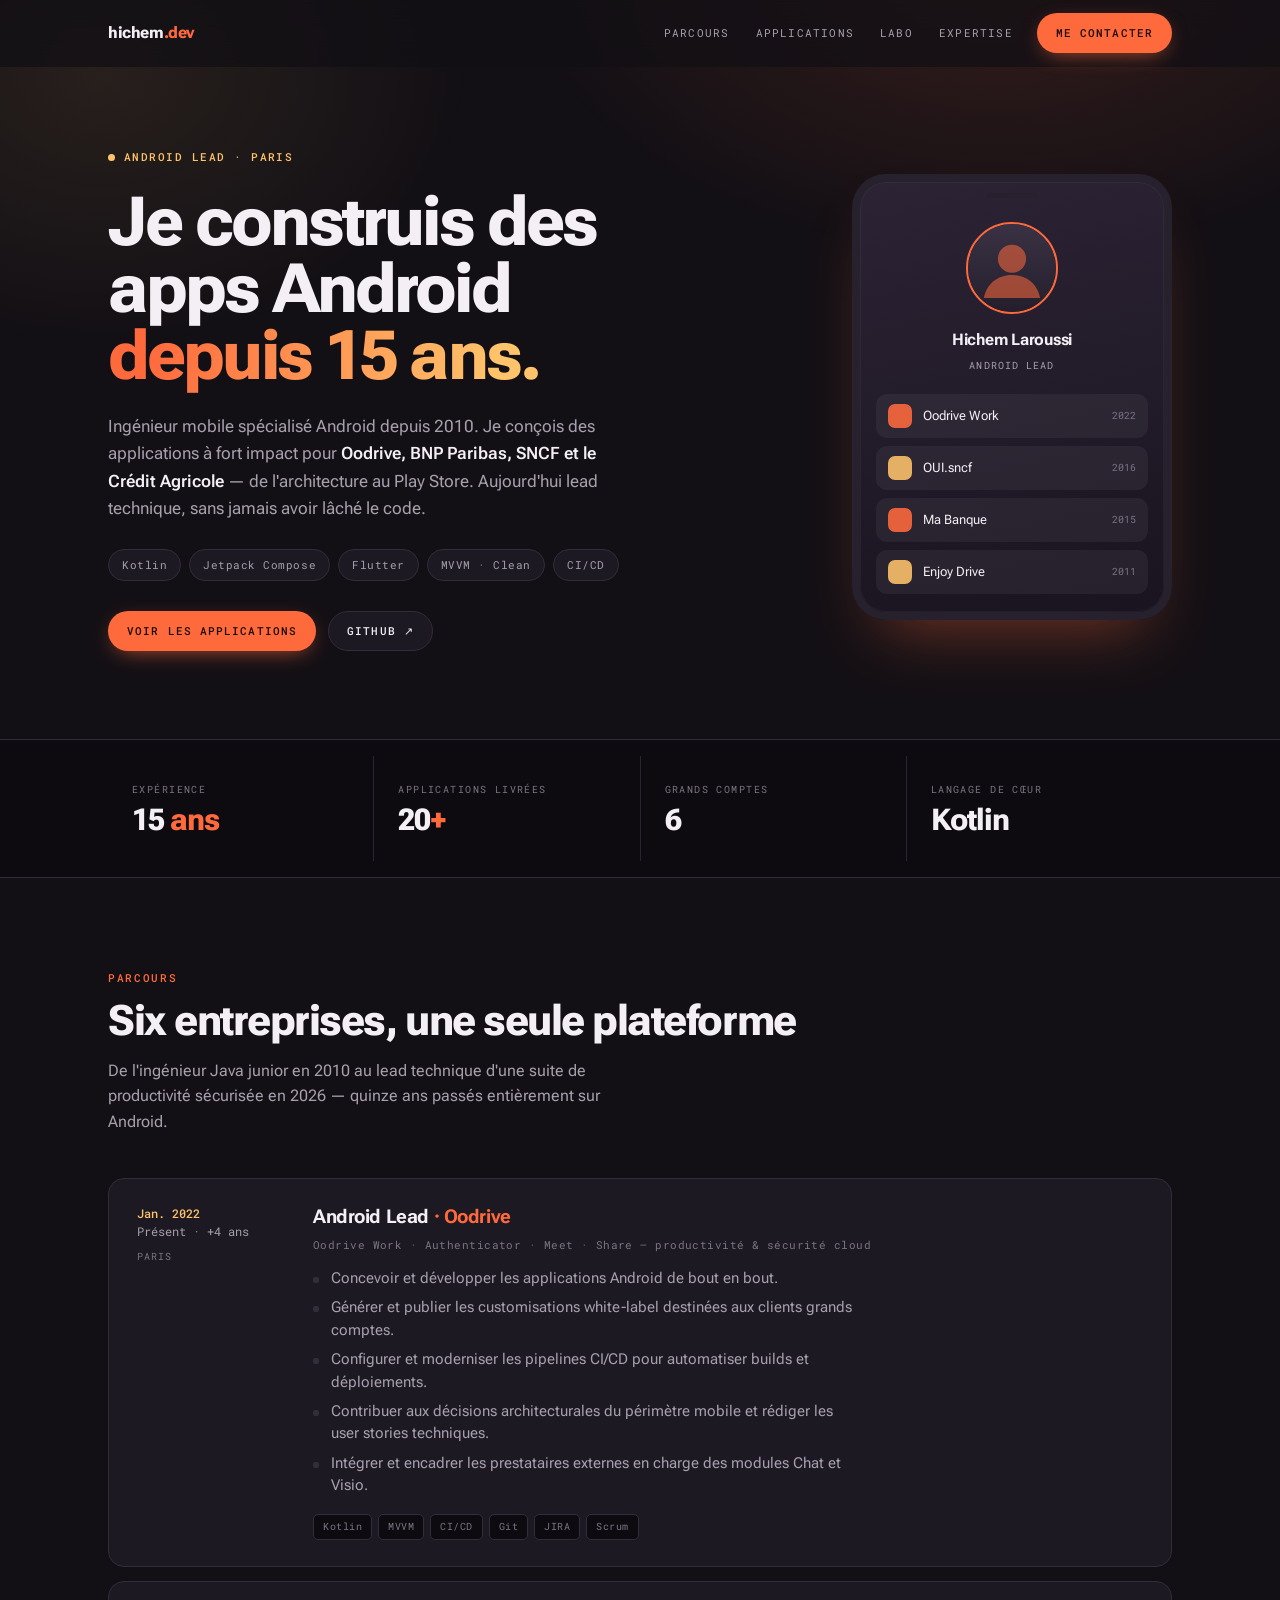
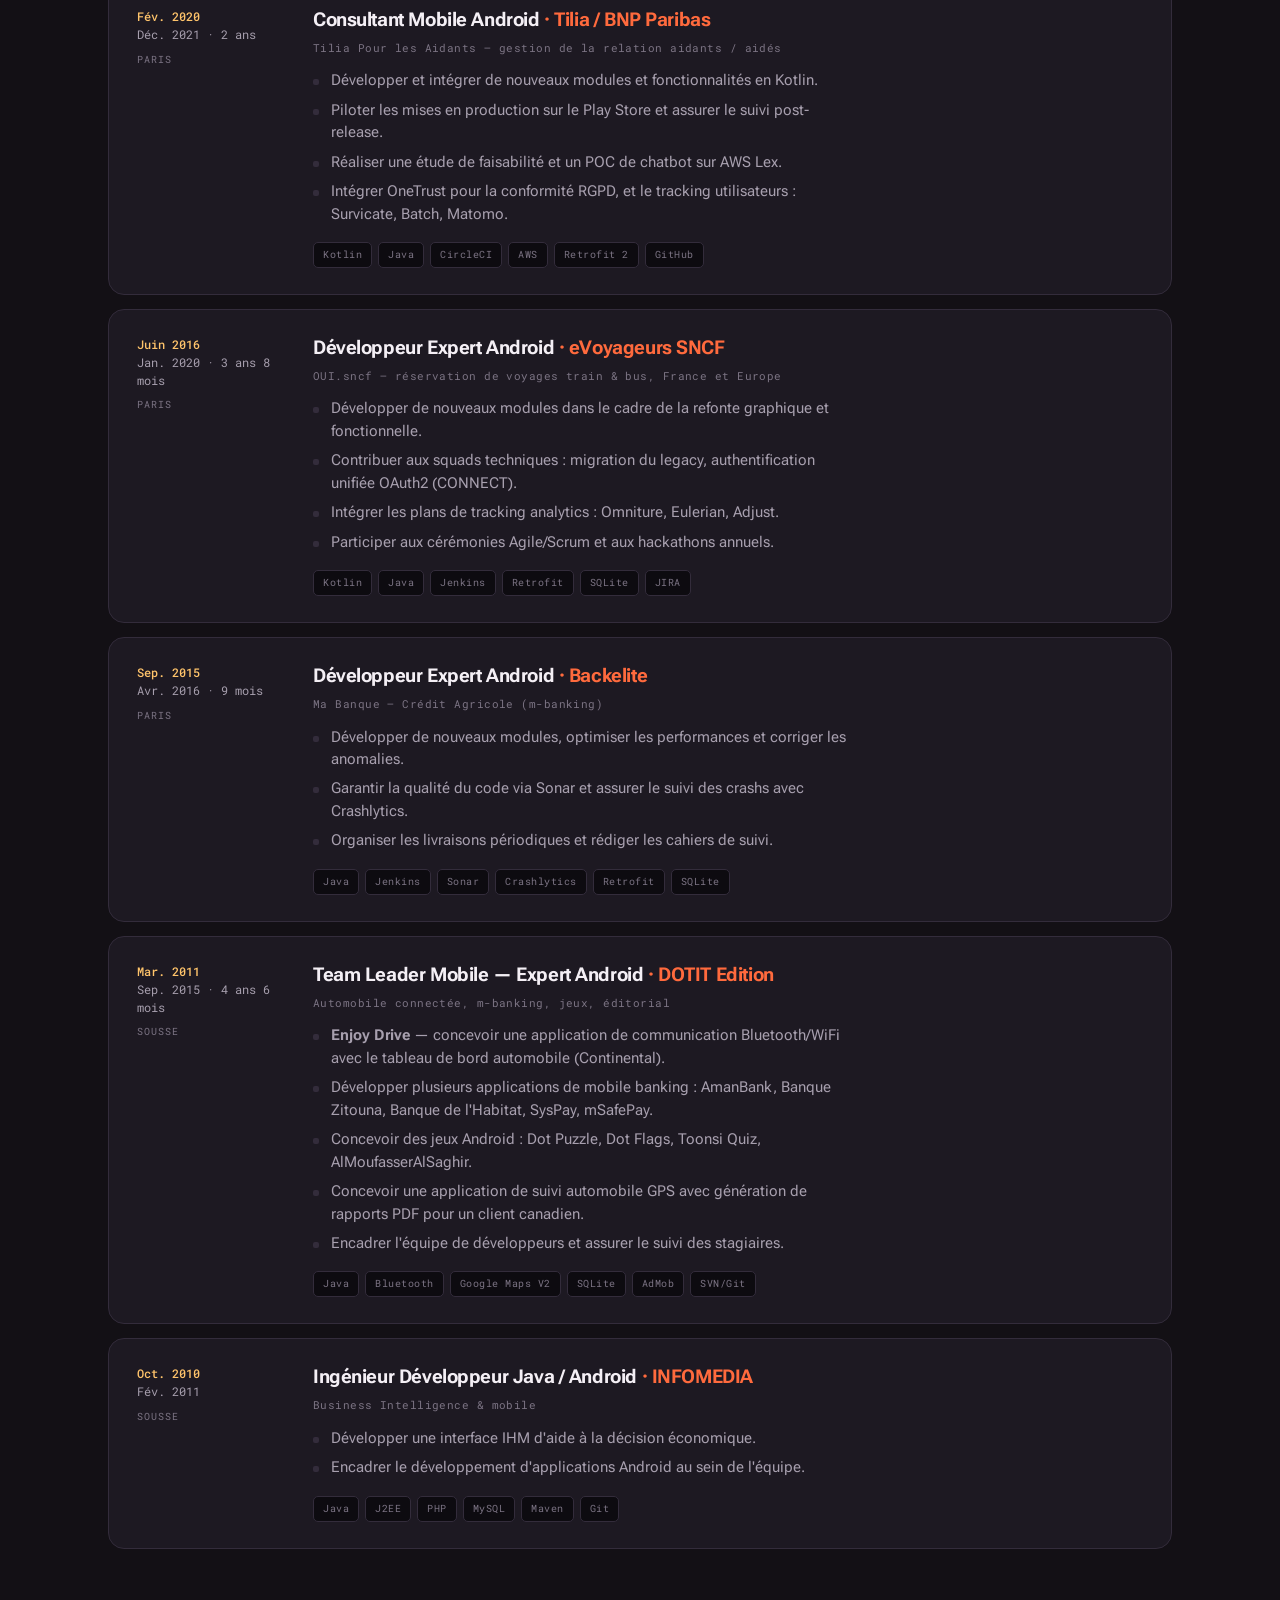
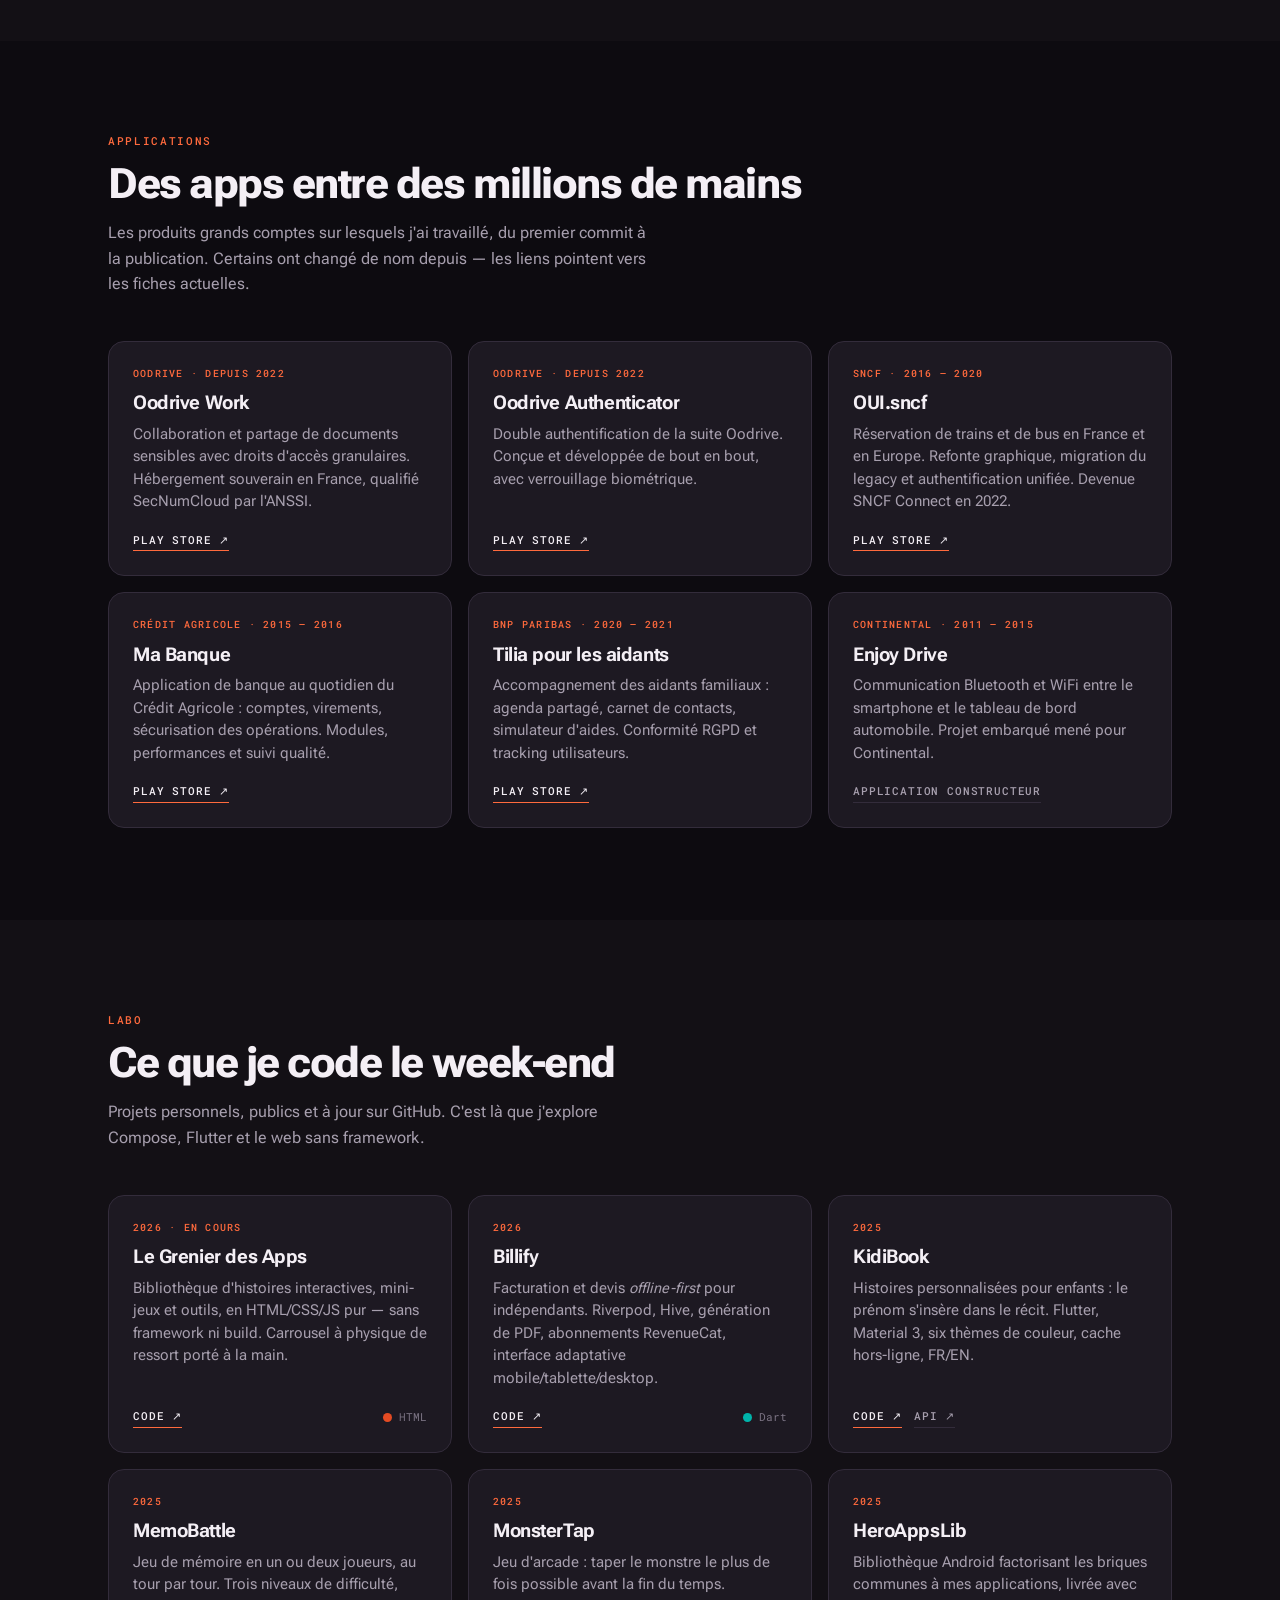
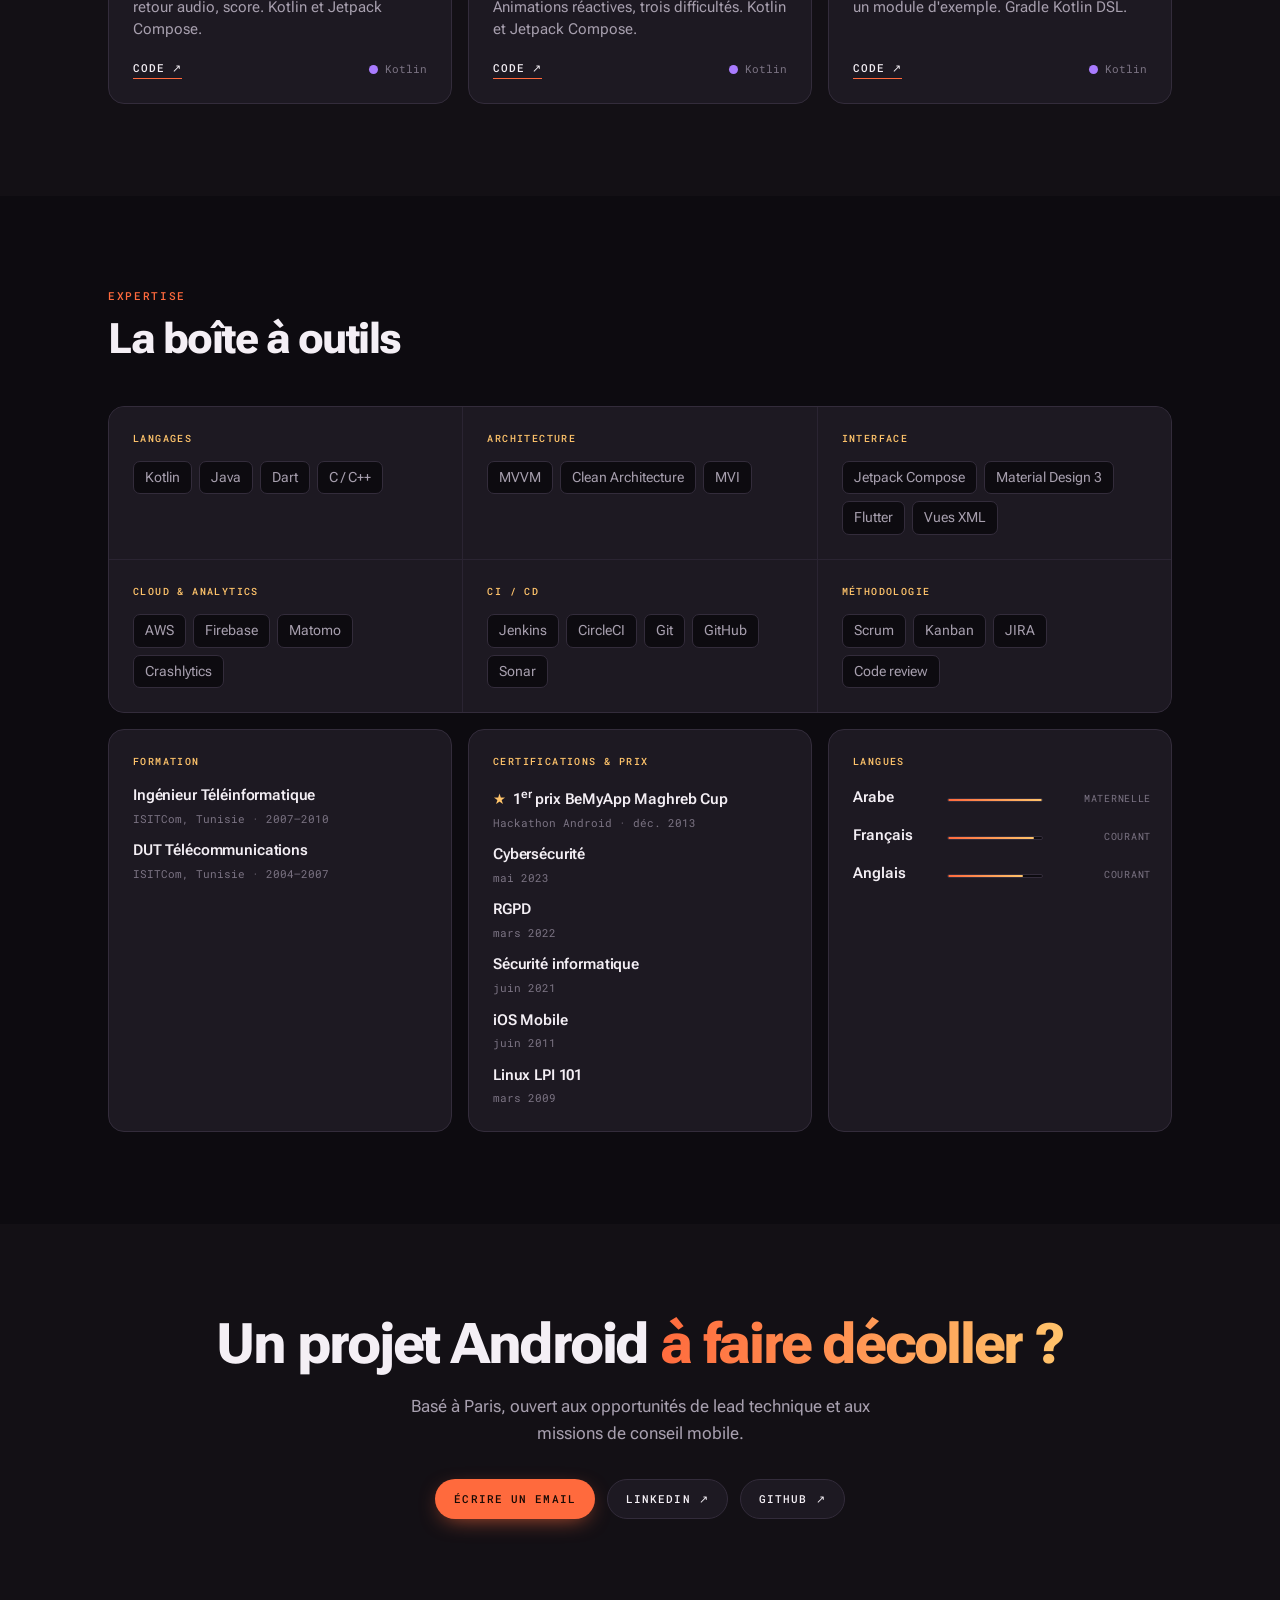
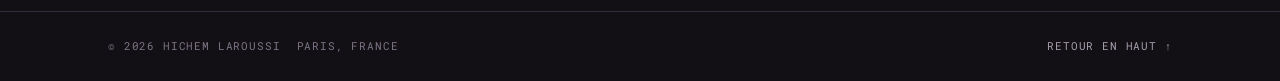
==== docs/index.html @ d9b2f375 "Add portfolio website Single-page static portfolio built from the CV and the public GitHub repositor" ====
<!DOCTYPE html>
<html lang="fr">
<head>
<meta charset="utf-8">
<meta name="viewport" content="width=device-width, initial-scale=1">
<title>Hichem Laroussi — Android Lead</title>
<meta name="description" content="Hichem Laroussi, Android Lead à Paris. 15 ans d'expérience exclusive sur Android : Oodrive, BNP Paribas, SNCF, Crédit Agricole. Kotlin, Jetpack Compose, Flutter.">
<meta name="author" content="Hichem Laroussi">
<meta name="theme-color" content="#131015">

<meta property="og:type" content="profile">
<meta property="og:title" content="Hichem Laroussi — Android Lead">
<meta property="og:description" content="15 ans d'expérience exclusive sur Android. Applications à fort impact pour Oodrive, BNP Paribas, SNCF et le Crédit Agricole.">
<meta property="og:locale" content="fr_FR">
<meta name="twitter:card" content="summary_large_image">

<link rel="preload" href="assets/fonts/roboto-flex.woff2" as="font" type="font/woff2" crossorigin>
<link rel="preload" href="assets/fonts/roboto-mono.woff2" as="font" type="font/woff2" crossorigin>
<link rel="stylesheet" href="assets/css/style.css">
<link rel="icon" href="data:image/svg+xml,<svg xmlns='http://www.w3.org/2000/svg' viewBox='0 0 32 32'><rect width='32' height='32' rx='8' fill='%23131015'/><text x='16' y='23' font-family='sans-serif' font-size='17' font-weight='bold' fill='%23FF6A3D' text-anchor='middle'>H</text></svg>">
</head>
<body>

<a class="skip" href="#main">Aller au contenu</a>
<div class="aura" aria-hidden="true"></div>

<header class="nav" id="nav">
  <div class="shell nav__in">
    <a class="nav__logo" href="#top">hichem<em>.dev</em></a>
    <nav class="nav__links" aria-label="Navigation principale">
      <a href="#parcours">Parcours</a>
      <a href="#apps">Applications</a>
      <a href="#labo">Labo</a>
      <a href="#expertise">Expertise</a>
    </nav>
    <a class="btn btn--hot" href="#contact">Me contacter</a>
  </div>
</header>

<main id="main">

<!-- ===================== HERO ===================== -->
<section class="hero" id="top">
  <div class="shell hero__grid">
    <div>
      <p class="status"><i aria-hidden="true"></i>Android Lead · Paris</p>
      <h1 class="hero__title">Je construis des apps Android <em>depuis 15 ans.</em></h1>
      <p class="hero__lede">
        Ingénieur mobile spécialisé Android depuis 2010. Je conçois des applications
        à fort impact pour <strong>Oodrive, BNP Paribas, SNCF et le Crédit Agricole</strong> —
        de l'architecture au Play Store. Aujourd'hui lead technique, sans jamais avoir lâché le code.
      </p>
      <ul class="pills">
        <li>Kotlin</li>
        <li>Jetpack Compose</li>
        <li>Flutter</li>
        <li>MVVM · Clean</li>
        <li>CI/CD</li>
      </ul>
      <div class="hero__cta">
        <a class="btn btn--hot" href="#apps">Voir les applications</a>
        <a class="btn btn--ghost" href="https://github.com/SuperHich" target="_blank" rel="noopener">GitHub ↗</a>
      </div>
    </div>

    <aside class="phone" id="phone" aria-label="Aperçu du profil">
      <div class="phone__av">
        <img src="assets/img/portrait.jpg" alt="Portrait de Hichem Laroussi" width="92" height="92"
             onerror="this.onerror=null;this.src='assets/img/portrait-placeholder.svg';">
      </div>
      <p class="phone__name">Hichem Laroussi</p>
      <p class="phone__role">Android Lead</p>
      <div class="phone__rows">
        <div class="phone__row"><i aria-hidden="true"></i>Oodrive Work<span>2022</span></div>
        <div class="phone__row"><i class="is-amber" aria-hidden="true"></i>OUI.sncf<span>2016</span></div>
        <div class="phone__row"><i aria-hidden="true"></i>Ma Banque<span>2015</span></div>
        <div class="phone__row"><i class="is-amber" aria-hidden="true"></i>Enjoy Drive<span>2011</span></div>
      </div>
    </aside>
  </div>
</section>

<!-- ===================== STATS ===================== -->
<section class="stats" aria-label="Chiffres clés">
  <div class="shell">
    <dl class="stats__grid">
      <div class="stat"><dt>Expérience</dt><dd>15<em> ans</em></dd></div>
      <div class="stat"><dt>Applications livrées</dt><dd>20<em>+</em></dd></div>
      <div class="stat"><dt>Grands comptes</dt><dd>6</dd></div>
      <div class="stat"><dt>Langage de cœur</dt><dd>Kotlin</dd></div>
    </dl>
  </div>
</section>

<!-- ===================== PARCOURS ===================== -->
<section class="band" id="parcours">
  <div class="shell">
    <div class="head reveal">
      <p class="head__eyebrow">Parcours</p>
      <h2 class="head__title">Six entreprises, une seule plateforme</h2>
      <p class="head__note">
        De l'ingénieur Java junior en 2010 au lead technique d'une suite de productivité
        sécurisée en 2026 — quinze ans passés entièrement sur Android.
      </p>
    </div>

    <div class="track">

      <article class="job reveal">
        <div class="job__when">
          <b>Jan. 2022</b>Présent · +4 ans
          <span class="job__where">Paris</span>
        </div>
        <div>
          <h3 class="job__role">Android Lead <em>· Oodrive</em></h3>
          <p class="job__product">Oodrive Work · Authenticator · Meet · Share — productivité &amp; sécurité cloud</p>
          <ul class="job__list">
            <li>Concevoir et développer les applications Android de bout en bout.</li>
            <li>Générer et publier les customisations white-label destinées aux clients grands comptes.</li>
            <li>Configurer et moderniser les pipelines CI/CD pour automatiser builds et déploiements.</li>
            <li>Contribuer aux décisions architecturales du périmètre mobile et rédiger les user stories techniques.</li>
            <li>Intégrer et encadrer les prestataires externes en charge des modules Chat et Visio.</li>
          </ul>
          <ul class="tech"><li>Kotlin</li><li>MVVM</li><li>CI/CD</li><li>Git</li><li>JIRA</li><li>Scrum</li></ul>
        </div>
      </article>

      <article class="job reveal">
        <div class="job__when">
          <b>Fév. 2020</b>Déc. 2021 · 2 ans
          <span class="job__where">Paris</span>
        </div>
        <div>
          <h3 class="job__role">Consultant Mobile Android <em>· Tilia / BNP Paribas</em></h3>
          <p class="job__product">Tilia Pour les Aidants — gestion de la relation aidants / aidés</p>
          <ul class="job__list">
            <li>Développer et intégrer de nouveaux modules et fonctionnalités en Kotlin.</li>
            <li>Piloter les mises en production sur le Play Store et assurer le suivi post-release.</li>
            <li>Réaliser une étude de faisabilité et un POC de chatbot sur AWS Lex.</li>
            <li>Intégrer OneTrust pour la conformité RGPD, et le tracking utilisateurs : Survicate, Batch, Matomo.</li>
          </ul>
          <ul class="tech"><li>Kotlin</li><li>Java</li><li>CircleCI</li><li>AWS</li><li>Retrofit 2</li><li>GitHub</li></ul>
        </div>
      </article>

      <article class="job reveal">
        <div class="job__when">
          <b>Juin 2016</b>Jan. 2020 · 3 ans 8 mois
          <span class="job__where">Paris</span>
        </div>
        <div>
          <h3 class="job__role">Développeur Expert Android <em>· eVoyageurs SNCF</em></h3>
          <p class="job__product">OUI.sncf — réservation de voyages train &amp; bus, France et Europe</p>
          <ul class="job__list">
            <li>Développer de nouveaux modules dans le cadre de la refonte graphique et fonctionnelle.</li>
            <li>Contribuer aux squads techniques : migration du legacy, authentification unifiée OAuth2 (CONNECT).</li>
            <li>Intégrer les plans de tracking analytics : Omniture, Eulerian, Adjust.</li>
            <li>Participer aux cérémonies Agile/Scrum et aux hackathons annuels.</li>
          </ul>
          <ul class="tech"><li>Kotlin</li><li>Java</li><li>Jenkins</li><li>Retrofit</li><li>SQLite</li><li>JIRA</li></ul>
        </div>
      </article>

      <article class="job reveal">
        <div class="job__when">
          <b>Sep. 2015</b>Avr. 2016 · 9 mois
          <span class="job__where">Paris</span>
        </div>
        <div>
          <h3 class="job__role">Développeur Expert Android <em>· Backelite</em></h3>
          <p class="job__product">Ma Banque — Crédit Agricole (m-banking)</p>
          <ul class="job__list">
            <li>Développer de nouveaux modules, optimiser les performances et corriger les anomalies.</li>
            <li>Garantir la qualité du code via Sonar et assurer le suivi des crashs avec Crashlytics.</li>
            <li>Organiser les livraisons périodiques et rédiger les cahiers de suivi.</li>
          </ul>
          <ul class="tech"><li>Java</li><li>Jenkins</li><li>Sonar</li><li>Crashlytics</li><li>Retrofit</li><li>SQLite</li></ul>
        </div>
      </article>

      <article class="job reveal">
        <div class="job__when">
          <b>Mar. 2011</b>Sep. 2015 · 4 ans 6 mois
          <span class="job__where">Sousse</span>
        </div>
        <div>
          <h3 class="job__role">Team Leader Mobile — Expert Android <em>· DOTIT Edition</em></h3>
          <p class="job__product">Automobile connectée, m-banking, jeux, éditorial</p>
          <ul class="job__list">
            <li><strong>Enjoy Drive</strong> — concevoir une application de communication Bluetooth/WiFi avec le tableau de bord automobile (Continental).</li>
            <li>Développer plusieurs applications de mobile banking : AmanBank, Banque Zitouna, Banque de l'Habitat, SysPay, mSafePay.</li>
            <li>Concevoir des jeux Android : Dot Puzzle, Dot Flags, Toonsi Quiz, AlMoufasserAlSaghir.</li>
            <li>Concevoir une application de suivi automobile GPS avec génération de rapports PDF pour un client canadien.</li>
            <li>Encadrer l'équipe de développeurs et assurer le suivi des stagiaires.</li>
          </ul>
          <ul class="tech"><li>Java</li><li>Bluetooth</li><li>Google Maps V2</li><li>SQLite</li><li>AdMob</li><li>SVN/Git</li></ul>
        </div>
      </article>

      <article class="job reveal">
        <div class="job__when">
          <b>Oct. 2010</b>Fév. 2011
          <span class="job__where">Sousse</span>
        </div>
        <div>
          <h3 class="job__role">Ingénieur Développeur Java / Android <em>· INFOMEDIA</em></h3>
          <p class="job__product">Business Intelligence &amp; mobile</p>
          <ul class="job__list">
            <li>Développer une interface IHM d'aide à la décision économique.</li>
            <li>Encadrer le développement d'applications Android au sein de l'équipe.</li>
          </ul>
          <ul class="tech"><li>Java</li><li>J2EE</li><li>PHP</li><li>MySQL</li><li>Maven</li><li>Git</li></ul>
        </div>
      </article>

    </div>
  </div>
</section>

<!-- ===================== APPLICATIONS ===================== -->
<section class="band band--alt" id="apps">
  <div class="shell">
    <div class="head reveal">
      <p class="head__eyebrow">Applications</p>
      <h2 class="head__title">Des apps entre des millions de mains</h2>
      <p class="head__note">
        Les produits grands comptes sur lesquels j'ai travaillé, du premier commit à la publication.
        Certains ont changé de nom depuis — les liens pointent vers les fiches actuelles.
      </p>
    </div>

    <div class="grid">

      <article class="card reveal">
        <p class="card__kicker">Oodrive · depuis 2022</p>
        <h3 class="card__title">Oodrive Work</h3>
        <p class="card__desc">
          Collaboration et partage de documents sensibles avec droits d'accès granulaires.
          Hébergement souverain en France, qualifié SecNumCloud par l'ANSSI.
        </p>
        <div class="card__foot">
          <a class="link" href="https://play.google.com/store/apps/details?id=com.oodrive.work" target="_blank" rel="noopener">Play Store ↗</a>
        </div>
      </article>

      <article class="card reveal">
        <p class="card__kicker">Oodrive · depuis 2022</p>
        <h3 class="card__title">Oodrive Authenticator</h3>
        <p class="card__desc">
          Double authentification de la suite Oodrive. Conçue et développée de bout en bout,
          avec verrouillage biométrique.
        </p>
        <div class="card__foot">
          <a class="link" href="https://play.google.com/store/apps/developer?id=Oodrive" target="_blank" rel="noopener">Play Store ↗</a>
        </div>
      </article>

      <article class="card reveal">
        <p class="card__kicker">SNCF · 2016 – 2020</p>
        <h3 class="card__title">OUI.sncf</h3>
        <p class="card__desc">
          Réservation de trains et de bus en France et en Europe. Refonte graphique,
          migration du legacy et authentification unifiée. Devenue SNCF Connect en 2022.
        </p>
        <div class="card__foot">
          <a class="link" href="https://play.google.com/store/apps/details?id=com.vsct.vsc.mobile.horaireetresa.android" target="_blank" rel="noopener">Play Store ↗</a>
        </div>
      </article>

      <article class="card reveal">
        <p class="card__kicker">Crédit Agricole · 2015 – 2016</p>
        <h3 class="card__title">Ma Banque</h3>
        <p class="card__desc">
          Application de banque au quotidien du Crédit Agricole : comptes, virements,
          sécurisation des opérations. Modules, performances et suivi qualité.
        </p>
        <div class="card__foot">
          <a class="link" href="https://play.google.com/store/apps/details?id=fr.creditagricole.androidapp" target="_blank" rel="noopener">Play Store ↗</a>
        </div>
      </article>

      <article class="card reveal">
        <p class="card__kicker">BNP Paribas · 2020 – 2021</p>
        <h3 class="card__title">Tilia pour les aidants</h3>
        <p class="card__desc">
          Accompagnement des aidants familiaux : agenda partagé, carnet de contacts,
          simulateur d'aides. Conformité RGPD et tracking utilisateurs.
        </p>
        <div class="card__foot">
          <a class="link" href="https://play.google.com/store/apps/details?id=com.ifsalpha.tilia" target="_blank" rel="noopener">Play Store ↗</a>
        </div>
      </article>

      <article class="card reveal">
        <p class="card__kicker">Continental · 2011 – 2015</p>
        <h3 class="card__title">Enjoy Drive</h3>
        <p class="card__desc">
          Communication Bluetooth et WiFi entre le smartphone et le tableau de bord
          automobile. Projet embarqué mené pour Continental.
        </p>
        <div class="card__foot">
          <span class="link link--mut">Application constructeur</span>
        </div>
      </article>

    </div>
  </div>
</section>

<!-- ===================== LABO ===================== -->
<section class="band" id="labo">
  <div class="shell">
    <div class="head reveal">
      <p class="head__eyebrow">Labo</p>
      <h2 class="head__title">Ce que je code le week-end</h2>
      <p class="head__note">
        Projets personnels, publics et à jour sur GitHub. C'est là que j'explore Compose,
        Flutter et le web sans framework.
      </p>
    </div>

    <div class="grid">

      <article class="card reveal">
        <p class="card__kicker">2026 · en cours</p>
        <h3 class="card__title">Le Grenier des Apps</h3>
        <p class="card__desc">
          Bibliothèque d'histoires interactives, mini-jeux et outils, en HTML/CSS/JS pur —
          sans framework ni build. Carrousel à physique de ressort porté à la main.
        </p>
        <div class="card__foot">
          <a class="link" href="https://github.com/SuperHich/ai-sh-apps" target="_blank" rel="noopener">Code ↗</a>
          <span class="lang"><i style="background:#E44B23" aria-hidden="true"></i>HTML</span>
        </div>
      </article>

      <article class="card reveal">
        <p class="card__kicker">2026</p>
        <h3 class="card__title">Billify</h3>
        <p class="card__desc">
          Facturation et devis <em>offline-first</em> pour indépendants. Riverpod, Hive,
          génération de PDF, abonnements RevenueCat, interface adaptative mobile/tablette/desktop.
        </p>
        <div class="card__foot">
          <a class="link" href="https://github.com/SuperHich/Billify" target="_blank" rel="noopener">Code ↗</a>
          <span class="lang"><i style="background:#00B4AB" aria-hidden="true"></i>Dart</span>
        </div>
      </article>

      <article class="card reveal">
        <p class="card__kicker">2025</p>
        <h3 class="card__title">KidiBook</h3>
        <p class="card__desc">
          Histoires personnalisées pour enfants : le prénom s'insère dans le récit.
          Flutter, Material 3, six thèmes de couleur, cache hors-ligne, FR/EN.
        </p>
        <div class="card__foot">
          <a class="link" href="https://github.com/SuperHich/kidibook" target="_blank" rel="noopener">Code ↗</a>
          <a class="link link--mut" href="https://github.com/SuperHich/kidibook-api" target="_blank" rel="noopener">API ↗</a>
        </div>
      </article>

      <article class="card reveal">
        <p class="card__kicker">2025</p>
        <h3 class="card__title">MemoBattle</h3>
        <p class="card__desc">
          Jeu de mémoire en un ou deux joueurs, au tour par tour. Trois niveaux de
          difficulté, retour audio, score. Kotlin et Jetpack Compose.
        </p>
        <div class="card__foot">
          <a class="link" href="https://github.com/SuperHich/MemoBattle" target="_blank" rel="noopener">Code ↗</a>
          <span class="lang"><i style="background:#A97BFF" aria-hidden="true"></i>Kotlin</span>
        </div>
      </article>

      <article class="card reveal">
        <p class="card__kicker">2025</p>
        <h3 class="card__title">MonsterTap</h3>
        <p class="card__desc">
          Jeu d'arcade : taper le monstre le plus de fois possible avant la fin du temps.
          Animations réactives, trois difficultés. Kotlin et Jetpack Compose.
        </p>
        <div class="card__foot">
          <a class="link" href="https://github.com/SuperHich/MonsterTap" target="_blank" rel="noopener">Code ↗</a>
          <span class="lang"><i style="background:#A97BFF" aria-hidden="true"></i>Kotlin</span>
        </div>
      </article>

      <article class="card reveal">
        <p class="card__kicker">2025</p>
        <h3 class="card__title">HeroAppsLib</h3>
        <p class="card__desc">
          Bibliothèque Android factorisant les briques communes à mes applications,
          livrée avec un module d'exemple. Gradle Kotlin DSL.
        </p>
        <div class="card__foot">
          <a class="link" href="https://github.com/SuperHich/HeroAppsLib" target="_blank" rel="noopener">Code ↗</a>
          <span class="lang"><i style="background:#A97BFF" aria-hidden="true"></i>Kotlin</span>
        </div>
      </article>

    </div>
  </div>
</section>

<!-- ===================== EXPERTISE ===================== -->
<section class="band band--alt" id="expertise">
  <div class="shell">
    <div class="head reveal">
      <p class="head__eyebrow">Expertise</p>
      <h2 class="head__title">La boîte à outils</h2>
    </div>

    <div class="skills reveal">
      <div class="skill">
        <h3>Langages</h3>
        <ul><li>Kotlin</li><li>Java</li><li>Dart</li><li>C / C++</li></ul>
      </div>
      <div class="skill">
        <h3>Architecture</h3>
        <ul><li>MVVM</li><li>Clean Architecture</li><li>MVI</li></ul>
      </div>
      <div class="skill">
        <h3>Interface</h3>
        <ul><li>Jetpack Compose</li><li>Material Design 3</li><li>Flutter</li><li>Vues XML</li></ul>
      </div>
      <div class="skill">
        <h3>Cloud &amp; Analytics</h3>
        <ul><li>AWS</li><li>Firebase</li><li>Matomo</li><li>Crashlytics</li></ul>
      </div>
      <div class="skill">
        <h3>CI / CD</h3>
        <ul><li>Jenkins</li><li>CircleCI</li><li>Git</li><li>GitHub</li><li>Sonar</li></ul>
      </div>
      <div class="skill">
        <h3>Méthodologie</h3>
        <ul><li>Scrum</li><li>Kanban</li><li>JIRA</li><li>Code review</li></ul>
      </div>
    </div>

    <div class="about reveal" style="margin-top:16px">
      <div class="panel">
        <h3>Formation</h3>
        <div class="rows">
          <div class="row"><b>Ingénieur Téléinformatique</b><span>ISITCom, Tunisie · 2007–2010</span></div>
          <div class="row"><b>DUT Télécommunications</b><span>ISITCom, Tunisie · 2004–2007</span></div>
        </div>
      </div>

      <div class="panel">
        <h3>Certifications &amp; prix</h3>
        <div class="rows">
          <div class="row row--award"><b>1<sup>er</sup> prix BeMyApp Maghreb Cup</b><span>Hackathon Android · déc. 2013</span></div>
          <div class="row"><b>Cybersécurité</b><span>mai 2023</span></div>
          <div class="row"><b>RGPD</b><span>mars 2022</span></div>
          <div class="row"><b>Sécurité informatique</b><span>juin 2021</span></div>
          <div class="row"><b>iOS Mobile</b><span>juin 2011</span></div>
          <div class="row"><b>Linux LPI 101</b><span>mars 2009</span></div>
        </div>
      </div>

      <div class="panel">
        <h3>Langues</h3>
        <div class="meter">
          <div class="meter__row">
            <b>Arabe</b>
            <span class="meter__bar"><span class="meter__fill" style="width:100%"></span></span>
            <span>Maternelle</span>
          </div>
          <div class="meter__row">
            <b>Français</b>
            <span class="meter__bar"><span class="meter__fill" style="width:92%"></span></span>
            <span>Courant</span>
          </div>
          <div class="meter__row">
            <b>Anglais</b>
            <span class="meter__bar"><span class="meter__fill" style="width:80%"></span></span>
            <span>Courant</span>
          </div>
        </div>
      </div>
    </div>
  </div>
</section>

<!-- ===================== CONTACT ===================== -->
<section class="band" id="contact">
  <div class="shell contact reveal">
    <h2 class="contact__title">Un projet Android <em>à faire décoller ?</em></h2>
    <p class="contact__note">
      Basé à Paris, ouvert aux opportunités de lead technique et aux missions de conseil mobile.
    </p>
    <div class="contact__cta">
      <a class="btn btn--hot" id="mail" href="#" data-u="hichem.laroussi" data-d="gmail.com">Écrire un email</a>
      <a class="btn btn--ghost" href="https://www.linkedin.com/in/hichem-laroussi/" target="_blank" rel="noopener">LinkedIn ↗</a>
      <a class="btn btn--ghost" href="https://github.com/SuperHich" target="_blank" rel="noopener">GitHub ↗</a>
    </div>
  </div>
</section>

</main>

<footer class="foot">
  <div class="shell foot__in">
    <span>© <span id="year">2026</span> Hichem Laroussi</span>
    <span>Paris, France</span>
    <span class="foot__sep"><a href="#top">Retour en haut ↑</a></span>
  </div>
</footer>

<script src="assets/js/main.js"></script>
</body>
</html>
---- docs/assets/css/style.css ----
/* =========================================================
   Hichem Laroussi — Portfolio
   Direction « Studio d'apps » : sombre, produit, vivant.
   Palette corail / ambre sur noir violacé — volontairement
   à l'écart du vert Android attendu.
   ========================================================= */

@font-face {
  font-family: "Roboto Flex";
  src: url("../fonts/roboto-flex.woff2") format("woff2");
  font-weight: 300 800;
  font-style: normal;
  font-display: swap;
}
@font-face {
  font-family: "Roboto Mono";
  src: url("../fonts/roboto-mono.woff2") format("woff2");
  font-weight: 400 500;
  font-style: normal;
  font-display: swap;
}

/* ---------- tokens ---------- */
:root {
  --bg:        #131015;
  --bg-deep:   #0D0B10;
  --surf:      #1D1922;
  --surf-2:    #26212D;
  --line:      #332C3B;
  --line-soft: #2A2432;
  --ink:       #F4EFF5;
  --mut:       #A79FAE;
  --mut-dim:   #7C7484;
  --hot:       #FF6A3D;
  --hot-deep:  #E4501F;
  --glow:      #FFC46B;

  --sans: "Roboto Flex", system-ui, -apple-system, "Segoe UI", sans-serif;
  --mono: "Roboto Mono", ui-monospace, "SF Mono", Menlo, monospace;

  --shell: 1120px;
  --pad: 28px;
  --r-sm: 10px;
  --r-md: 16px;
  --r-lg: 22px;

  --ease: cubic-bezier(.22, .61, .36, 1);
}

/* ---------- reset ---------- */
*, *::before, *::after { box-sizing: border-box; }

html { scroll-behavior: smooth; }

body {
  margin: 0;
  background: var(--bg);
  color: var(--ink);
  font-family: var(--sans);
  font-size: 16px;
  font-weight: 400;
  line-height: 1.6;
  -webkit-font-smoothing: antialiased;
  -moz-osx-font-smoothing: grayscale;
  overflow-x: hidden;
}

img { max-width: 100%; display: block; }
p { margin: 0; }
ul { margin: 0; padding: 0; list-style: none; }

a { color: var(--ink); text-decoration: none; }

:focus-visible {
  outline: 2px solid var(--glow);
  outline-offset: 3px;
  border-radius: 4px;
}

.skip {
  position: absolute;
  left: -9999px;
  top: 0;
  background: var(--hot);
  color: #180B06;
  padding: 12px 18px;
  z-index: 200;
  font-family: var(--mono);
  font-size: 13px;
  border-radius: 0 0 var(--r-sm) 0;
}
.skip:focus { left: 0; }

.shell {
  width: 100%;
  max-width: var(--shell);
  margin: 0 auto;
  padding: 0 var(--pad);
}

/* ---------- ambient glow ---------- */
.aura {
  position: fixed;
  inset: 0;
  pointer-events: none;
  z-index: 0;
  background:
    radial-gradient(720px 460px at 78% -6%, rgba(255, 106, 61, .16), transparent 68%),
    radial-gradient(560px 420px at 8% 8%,  rgba(255, 196, 107, .09), transparent 66%);
}

/* =========================================================
   NAV
   ========================================================= */
.nav {
  position: sticky;
  top: 0;
  z-index: 100;
  background: rgba(19, 16, 21, .78);
  backdrop-filter: blur(14px);
  -webkit-backdrop-filter: blur(14px);
  border-bottom: 1px solid transparent;
  transition: border-color .3s var(--ease), background .3s var(--ease);
}
.nav.is-stuck {
  border-bottom-color: var(--line);
  background: rgba(19, 16, 21, .92);
}
.nav__in {
  display: flex;
  align-items: center;
  gap: 24px;
  height: 66px;
}
.nav__logo {
  font-weight: 800;
  font-size: 16px;
  letter-spacing: -.025em;
  flex: none;
}
.nav__logo em { font-style: normal; color: var(--hot); }

.nav__links {
  display: flex;
  gap: 26px;
  margin-left: auto;
  font-family: var(--mono);
  font-size: 11px;
  font-weight: 400;
  letter-spacing: .11em;
  text-transform: uppercase;
}
.nav__links a {
  color: var(--mut);
  position: relative;
  padding: 4px 0;
  transition: color .2s var(--ease);
}
.nav__links a::after {
  content: "";
  position: absolute;
  left: 0;
  bottom: -2px;
  width: 100%;
  height: 1px;
  background: var(--hot);
  transform: scaleX(0);
  transform-origin: left;
  transition: transform .3s var(--ease);
}
.nav__links a:hover,
.nav__links a.is-active { color: var(--ink); }
.nav__links a:hover::after,
.nav__links a.is-active::after { transform: scaleX(1); }

.btn {
  display: inline-flex;
  align-items: center;
  gap: 8px;
  font-family: var(--mono);
  font-size: 11px;
  font-weight: 500;
  letter-spacing: .1em;
  text-transform: uppercase;
  padding: 10px 18px;
  border-radius: 99px;
  border: 1px solid transparent;
  cursor: pointer;
  transition: transform .22s var(--ease), box-shadow .22s var(--ease), background .22s var(--ease);
}
.btn--hot {
  background: var(--hot);
  color: #190A05;
  box-shadow: 0 6px 22px -8px rgba(255, 106, 61, .8);
}
.btn--hot:hover {
  background: var(--glow);
  transform: translateY(-2px);
  box-shadow: 0 12px 30px -10px rgba(255, 196, 107, .75);
}
.btn--ghost {
  border-color: var(--line);
  color: var(--ink);
  background: var(--surf);
}
.btn--ghost:hover {
  border-color: var(--hot);
  transform: translateY(-2px);
}
.nav .btn { flex: none; }

/* =========================================================
   HERO
   ========================================================= */
.hero {
  position: relative;
  z-index: 1;
  padding: 76px 0 88px;
}
.hero__grid {
  display: grid;
  grid-template-columns: minmax(0, 1fr) 320px;
  gap: 64px;
  align-items: center;
}

.status {
  display: inline-flex;
  align-items: center;
  gap: 9px;
  font-family: var(--mono);
  font-size: 10.5px;
  font-weight: 500;
  letter-spacing: .14em;
  text-transform: uppercase;
  color: var(--glow);
}
.status i {
  width: 7px;
  height: 7px;
  border-radius: 50%;
  background: var(--glow);
  display: block;
  box-shadow: 0 0 0 0 rgba(255, 196, 107, .6);
  animation: pulse 2.6s infinite;
}
@keyframes pulse {
  0%   { box-shadow: 0 0 0 0 rgba(255, 196, 107, .55); }
  70%  { box-shadow: 0 0 0 11px rgba(255, 196, 107, 0); }
  100% { box-shadow: 0 0 0 0 rgba(255, 196, 107, 0); }
}

.hero__title {
  font-size: clamp(38px, 6.4vw, 68px);
  font-weight: 800;
  line-height: .99;
  letter-spacing: -.042em;
  margin: 20px 0 0;
  text-wrap: balance;
}
.hero__title em {
  font-style: normal;
  background: linear-gradient(98deg, var(--hot) 10%, var(--glow) 90%);
  -webkit-background-clip: text;
  background-clip: text;
  color: transparent;
}
.hero__lede {
  color: var(--mut);
  font-size: 17px;
  line-height: 1.62;
  margin-top: 22px;
  max-width: 52ch;
}
.hero__lede strong { color: var(--ink); font-weight: 600; }

.pills { display: flex; flex-wrap: wrap; gap: 8px; margin-top: 26px; }
.pills li {
  font-family: var(--mono);
  font-size: 10.5px;
  letter-spacing: .05em;
  padding: 7px 13px;
  border-radius: 99px;
  background: var(--surf);
  border: 1px solid var(--line);
  color: var(--mut);
}

.hero__cta { display: flex; flex-wrap: wrap; gap: 12px; margin-top: 30px; }

/* ---------- phone mockup ---------- */
.phone {
  border: 8px solid var(--surf-2);
  border-radius: 34px;
  background: linear-gradient(168deg, #2C2334, #191420);
  padding: 22px 16px 18px;
  position: relative;
  box-shadow: 0 34px 66px -28px rgba(255, 106, 61, .42),
              0 0 0 1px rgba(255, 255, 255, .04) inset;
  will-change: transform;
}
.phone::before {
  content: "";
  position: absolute;
  top: 11px;
  left: 50%;
  transform: translateX(-50%);
  width: 50px;
  height: 5px;
  border-radius: 99px;
  background: var(--surf-2);
}
.phone__av {
  width: 92px;
  height: 92px;
  border-radius: 50%;
  overflow: hidden;
  margin: 18px auto 0;
  border: 2px solid var(--hot);
  background: var(--surf-2);
}
.phone__av img { width: 100%; height: 100%; object-fit: cover; }
.phone__name {
  text-align: center;
  font-weight: 700;
  font-size: 16px;
  letter-spacing: -.015em;
  margin-top: 13px;
}
.phone__role {
  text-align: center;
  font-family: var(--mono);
  font-size: 10px;
  color: var(--mut);
  letter-spacing: .11em;
  text-transform: uppercase;
  margin-top: 5px;
}
.phone__rows { display: flex; flex-direction: column; gap: 8px; margin-top: 20px; }
.phone__row {
  display: flex;
  align-items: center;
  gap: 11px;
  background: rgba(255, 255, 255, .05);
  border-radius: 11px;
  padding: 10px 12px;
  font-size: 12.5px;
  transition: background .22s var(--ease);
}
.phone__row:hover { background: rgba(255, 255, 255, .09); }
.phone__row i {
  width: 24px;
  height: 24px;
  border-radius: 7px;
  background: var(--hot);
  flex: none;
  opacity: .88;
}
.phone__row i.is-amber { background: var(--glow); }
.phone__row span {
  margin-left: auto;
  font-family: var(--mono);
  font-size: 10px;
  color: var(--mut-dim);
  font-variant-numeric: tabular-nums;
}

/* =========================================================
   STATS
   ========================================================= */
.stats {
  position: relative;
  z-index: 1;
  border-top: 1px solid var(--line);
  border-bottom: 1px solid var(--line);
  background: var(--bg-deep);
}
.stats__grid {
  display: grid;
  grid-template-columns: repeat(4, 1fr);
  gap: 1px;
  background: var(--line-soft);
}
.stat { background: var(--bg-deep); padding: 26px 24px; }
.stat dt {
  font-family: var(--mono);
  font-size: 9.5px;
  letter-spacing: .15em;
  text-transform: uppercase;
  color: var(--mut-dim);
  margin: 0;
}
.stat dd {
  margin: 8px 0 0;
  font-size: 30px;
  font-weight: 800;
  letter-spacing: -.035em;
  font-variant-numeric: tabular-nums;
  line-height: 1;
}
.stat dd em { font-style: normal; color: var(--hot); }

/* =========================================================
   SECTION SCAFFOLD
   ========================================================= */
.band { position: relative; z-index: 1; padding: 92px 0; }
.band--alt { background: var(--bg-deep); }

.head { margin-bottom: 44px; }
.head__eyebrow {
  font-family: var(--mono);
  font-size: 10.5px;
  font-weight: 500;
  letter-spacing: .16em;
  text-transform: uppercase;
  color: var(--hot);
}
.head__title {
  font-size: clamp(28px, 4vw, 42px);
  font-weight: 800;
  letter-spacing: -.035em;
  line-height: 1.06;
  margin: 12px 0 0;
  text-wrap: balance;
}
.head__note {
  color: var(--mut);
  font-size: 16px;
  line-height: 1.6;
  margin-top: 14px;
  max-width: 60ch;
}

/* =========================================================
   PARCOURS
   ========================================================= */
.track { display: flex; flex-direction: column; gap: 14px; }

.job {
  display: grid;
  grid-template-columns: 148px minmax(0, 1fr);
  gap: 28px;
  background: var(--surf);
  border: 1px solid var(--line);
  border-radius: var(--r-md);
  padding: 26px 28px;
  transition: border-color .28s var(--ease), transform .28s var(--ease), background .28s var(--ease);
}
.job:hover {
  border-color: var(--hot);
  transform: translateX(4px);
  background: var(--surf-2);
}
.job__when {
  font-family: var(--mono);
  font-size: 11.5px;
  color: var(--mut);
  line-height: 1.55;
  font-variant-numeric: tabular-nums;
}
.job__when b {
  display: block;
  color: var(--glow);
  font-weight: 500;
}
.job__where {
  display: block;
  margin-top: 8px;
  font-size: 10px;
  letter-spacing: .1em;
  text-transform: uppercase;
  color: var(--mut-dim);
}
.job__role {
  font-size: 19px;
  font-weight: 700;
  letter-spacing: -.022em;
  line-height: 1.25;
  margin: 0;
}
.job__role em { font-style: normal; color: var(--hot); }
.job__product {
  font-family: var(--mono);
  font-size: 11px;
  color: var(--mut-dim);
  letter-spacing: .04em;
  margin-top: 7px;
}
.job__list {
  margin-top: 14px;
  display: flex;
  flex-direction: column;
  gap: 7px;
}
.job__list li {
  color: var(--mut);
  font-size: 14.5px;
  line-height: 1.55;
  padding-left: 18px;
  position: relative;
  max-width: 68ch;
}
.job__list li::before {
  content: "";
  position: absolute;
  left: 0;
  top: 9px;
  width: 6px;
  height: 6px;
  border-radius: 2px;
  background: var(--line);
}
.job:hover .job__list li::before { background: var(--hot-deep); }

.tech { display: flex; flex-wrap: wrap; gap: 6px; margin-top: 16px; }
.tech li {
  font-family: var(--mono);
  font-size: 10px;
  letter-spacing: .05em;
  padding: 4px 9px;
  border-radius: 5px;
  background: var(--bg-deep);
  border: 1px solid var(--line);
  color: var(--mut-dim);
}

/* =========================================================
   CARD GRIDS
   ========================================================= */
.grid {
  display: grid;
  grid-template-columns: repeat(auto-fill, minmax(300px, 1fr));
  gap: 16px;
}

.card {
  display: flex;
  flex-direction: column;
  background: var(--surf);
  border: 1px solid var(--line);
  border-radius: var(--r-md);
  padding: 24px;
  position: relative;
  overflow: hidden;
  transition: border-color .28s var(--ease), transform .28s var(--ease);
}
.card::after {
  content: "";
  position: absolute;
  inset: 0 0 auto 0;
  height: 2px;
  background: linear-gradient(90deg, var(--hot), var(--glow));
  transform: scaleX(0);
  transform-origin: left;
  transition: transform .38s var(--ease);
}
.card:hover { border-color: var(--hot); transform: translateY(-4px); }
.card:hover::after { transform: scaleX(1); }

.card__kicker {
  font-family: var(--mono);
  font-size: 9.5px;
  font-weight: 500;
  letter-spacing: .13em;
  text-transform: uppercase;
  color: var(--hot);
}
.card__title {
  font-size: 19px;
  font-weight: 700;
  letter-spacing: -.022em;
  margin: 11px 0 0;
  line-height: 1.2;
}
.card__desc {
  color: var(--mut);
  font-size: 14.5px;
  line-height: 1.55;
  margin-top: 9px;
}
.card__foot {
  margin-top: auto;
  padding-top: 18px;
  display: flex;
  align-items: center;
  gap: 12px;
  flex-wrap: wrap;
}
.link {
  display: inline-flex;
  align-items: center;
  gap: 6px;
  font-family: var(--mono);
  font-size: 10.5px;
  font-weight: 500;
  letter-spacing: .08em;
  text-transform: uppercase;
  color: var(--ink);
  border-bottom: 1px solid var(--hot);
  padding-bottom: 2px;
  transition: color .2s var(--ease), gap .2s var(--ease);
}
.link:hover { color: var(--glow); gap: 10px; }
.link--mut {
  color: var(--mut);
  border-bottom-color: var(--line);
}
.link--mut:hover { color: var(--ink); border-bottom-color: var(--hot); }

.lang {
  display: inline-flex;
  align-items: center;
  gap: 7px;
  font-family: var(--mono);
  font-size: 10.5px;
  color: var(--mut-dim);
  margin-left: auto;
}
.lang i { width: 9px; height: 9px; border-radius: 50%; display: block; }

/* =========================================================
   SKILLS
   ========================================================= */
/* 6 rubriques : 3 colonnes remplissent exactement 2 rangées,
   sans cellule vide dans la grille à fond apparent. */
.skills {
  display: grid;
  grid-template-columns: repeat(3, 1fr);
  gap: 1px;
  background: var(--line-soft);
  border: 1px solid var(--line);
  border-radius: var(--r-md);
  overflow: hidden;
}
.skill { background: var(--surf); padding: 24px; }
.skill h3 {
  font-family: var(--mono);
  font-size: 10px;
  font-weight: 500;
  letter-spacing: .14em;
  text-transform: uppercase;
  color: var(--glow);
  margin: 0 0 14px;
}
.skill ul { display: flex; flex-wrap: wrap; gap: 7px; }
.skill li {
  font-size: 13.5px;
  color: var(--mut);
  padding: 5px 11px;
  border-radius: 7px;
  background: var(--bg-deep);
  border: 1px solid var(--line);
  transition: color .2s var(--ease), border-color .2s var(--ease);
}
.skill li:hover { color: var(--ink); border-color: var(--hot); }

/* =========================================================
   ABOUT (formation / certifs / langues)
   ========================================================= */
.about {
  display: grid;
  grid-template-columns: repeat(auto-fit, minmax(260px, 1fr));
  gap: 16px;
}
.panel {
  background: var(--surf);
  border: 1px solid var(--line);
  border-radius: var(--r-md);
  padding: 24px;
}
.panel h3 {
  font-family: var(--mono);
  font-size: 10px;
  font-weight: 500;
  letter-spacing: .14em;
  text-transform: uppercase;
  color: var(--glow);
  margin: 0 0 16px;
}
.rows { display: flex; flex-direction: column; gap: 14px; }
.row b {
  display: block;
  font-size: 14.5px;
  font-weight: 600;
  letter-spacing: -.01em;
  line-height: 1.35;
}
.row span {
  display: block;
  font-family: var(--mono);
  font-size: 11px;
  color: var(--mut-dim);
  margin-top: 4px;
  font-variant-numeric: tabular-nums;
}
.row--award b::before {
  content: "★";
  color: var(--glow);
  margin-right: 7px;
}

.meter { display: flex; flex-direction: column; gap: 15px; }
.meter__row { display: flex; align-items: baseline; gap: 12px; }
.meter__row b { font-size: 14.5px; font-weight: 600; flex: none; width: 82px; }
.meter__bar {
  flex: 1;
  height: 4px;
  border-radius: 99px;
  background: var(--bg-deep);
  border: 1px solid var(--line);
  overflow: hidden;
}
.meter__fill {
  display: block;
  height: 100%;
  border-radius: 99px;
  background: linear-gradient(90deg, var(--hot), var(--glow));
}
.meter__row span {
  font-family: var(--mono);
  font-size: 10px;
  color: var(--mut-dim);
  letter-spacing: .07em;
  text-transform: uppercase;
  flex: none;
  width: 96px;
  text-align: right;
}

/* =========================================================
   CONTACT + FOOTER
   ========================================================= */
.contact { text-align: center; }
.contact__title {
  font-size: clamp(32px, 5.4vw, 56px);
  font-weight: 800;
  letter-spacing: -.04em;
  line-height: 1.02;
  margin: 0;
  text-wrap: balance;
}
.contact__title em {
  font-style: normal;
  background: linear-gradient(98deg, var(--hot), var(--glow));
  -webkit-background-clip: text;
  background-clip: text;
  color: transparent;
}
.contact__note {
  color: var(--mut);
  font-size: 17px;
  line-height: 1.6;
  margin: 20px auto 0;
  max-width: 46ch;
}
.contact__cta {
  display: flex;
  justify-content: center;
  flex-wrap: wrap;
  gap: 12px;
  margin-top: 32px;
}

.foot {
  position: relative;
  z-index: 1;
  border-top: 1px solid var(--line);
  padding: 26px 0;
}
.foot__in {
  display: flex;
  align-items: center;
  gap: 16px;
  flex-wrap: wrap;
  font-family: var(--mono);
  font-size: 10.5px;
  letter-spacing: .08em;
  text-transform: uppercase;
  color: var(--mut-dim);
}
.foot__in a { color: var(--mut); }
.foot__in a:hover { color: var(--hot); }
.foot__sep { margin-left: auto; }

/* =========================================================
   MOTION
   ========================================================= */
.reveal {
  opacity: 0;
  transform: translateY(22px);
  transition: opacity .7s var(--ease), transform .7s var(--ease);
}
.reveal.is-in { opacity: 1; transform: none; }

@media (prefers-reduced-motion: reduce) {
  html { scroll-behavior: auto; }
  *, *::before, *::after {
    animation-duration: .001ms !important;
    animation-iteration-count: 1 !important;
    transition-duration: .001ms !important;
  }
  .reveal { opacity: 1; transform: none; }
}

/* =========================================================
   RESPONSIVE
   ========================================================= */
@media (max-width: 980px) {
  .hero__grid { grid-template-columns: minmax(0, 1fr) 270px; gap: 40px; }
  .stats__grid { grid-template-columns: repeat(2, 1fr); }
}

@media (max-width: 820px) {
  :root { --pad: 20px; }
  .nav__links { display: none; }
  .nav .btn { margin-left: auto; }
  .skills { grid-template-columns: repeat(2, 1fr); }
  .hero { padding: 56px 0 68px; }
  .hero__grid { grid-template-columns: minmax(0, 1fr); gap: 44px; }
  .phone { max-width: 300px; margin: 0 auto; }
  .band { padding: 68px 0; }
  .job { grid-template-columns: minmax(0, 1fr); gap: 16px; padding: 22px; }
  .job__where { display: inline; margin-top: 0; margin-left: 10px; }
  .job:hover { transform: none; }
}

@media (max-width: 480px) {
  .stats__grid { grid-template-columns: 1fr; }
  .skills { grid-template-columns: 1fr; }
  .stat { padding: 20px; }
  .meter__row b { width: 68px; }
  .meter__row span { width: 78px; }
}
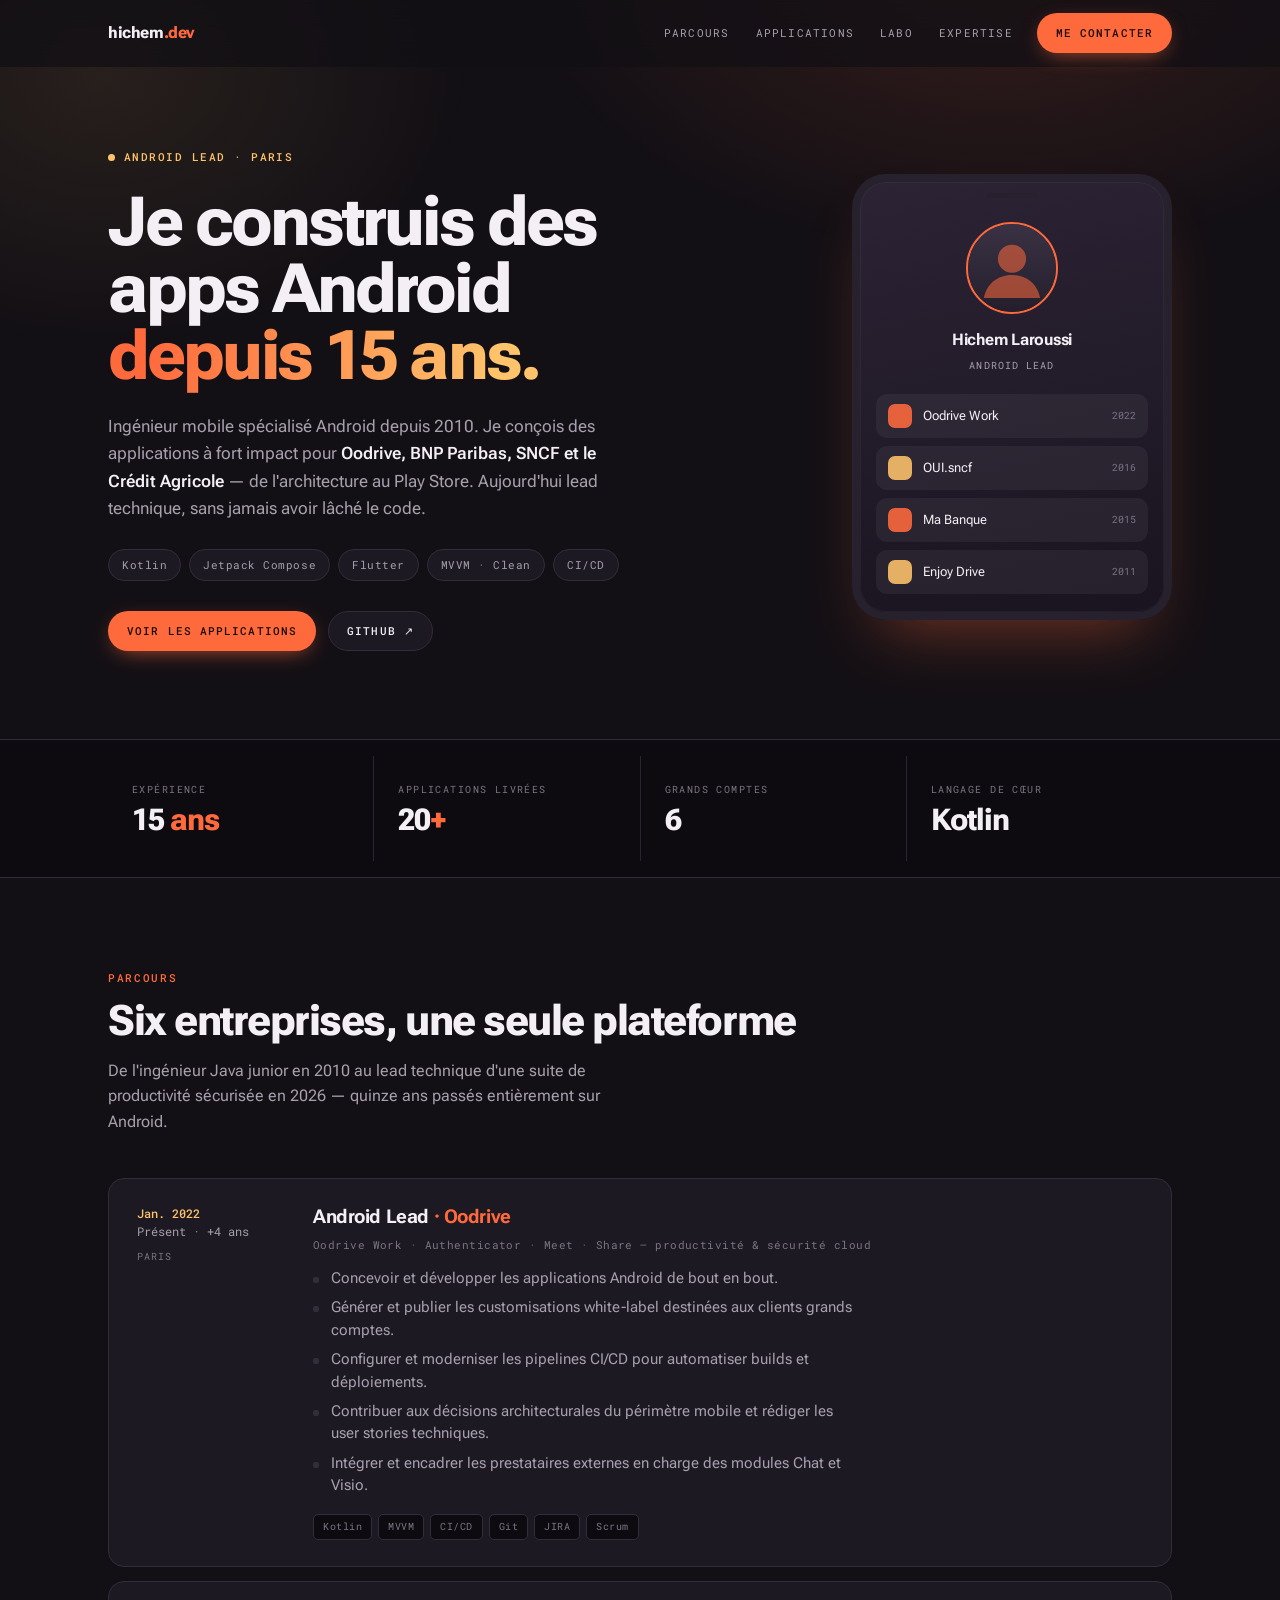
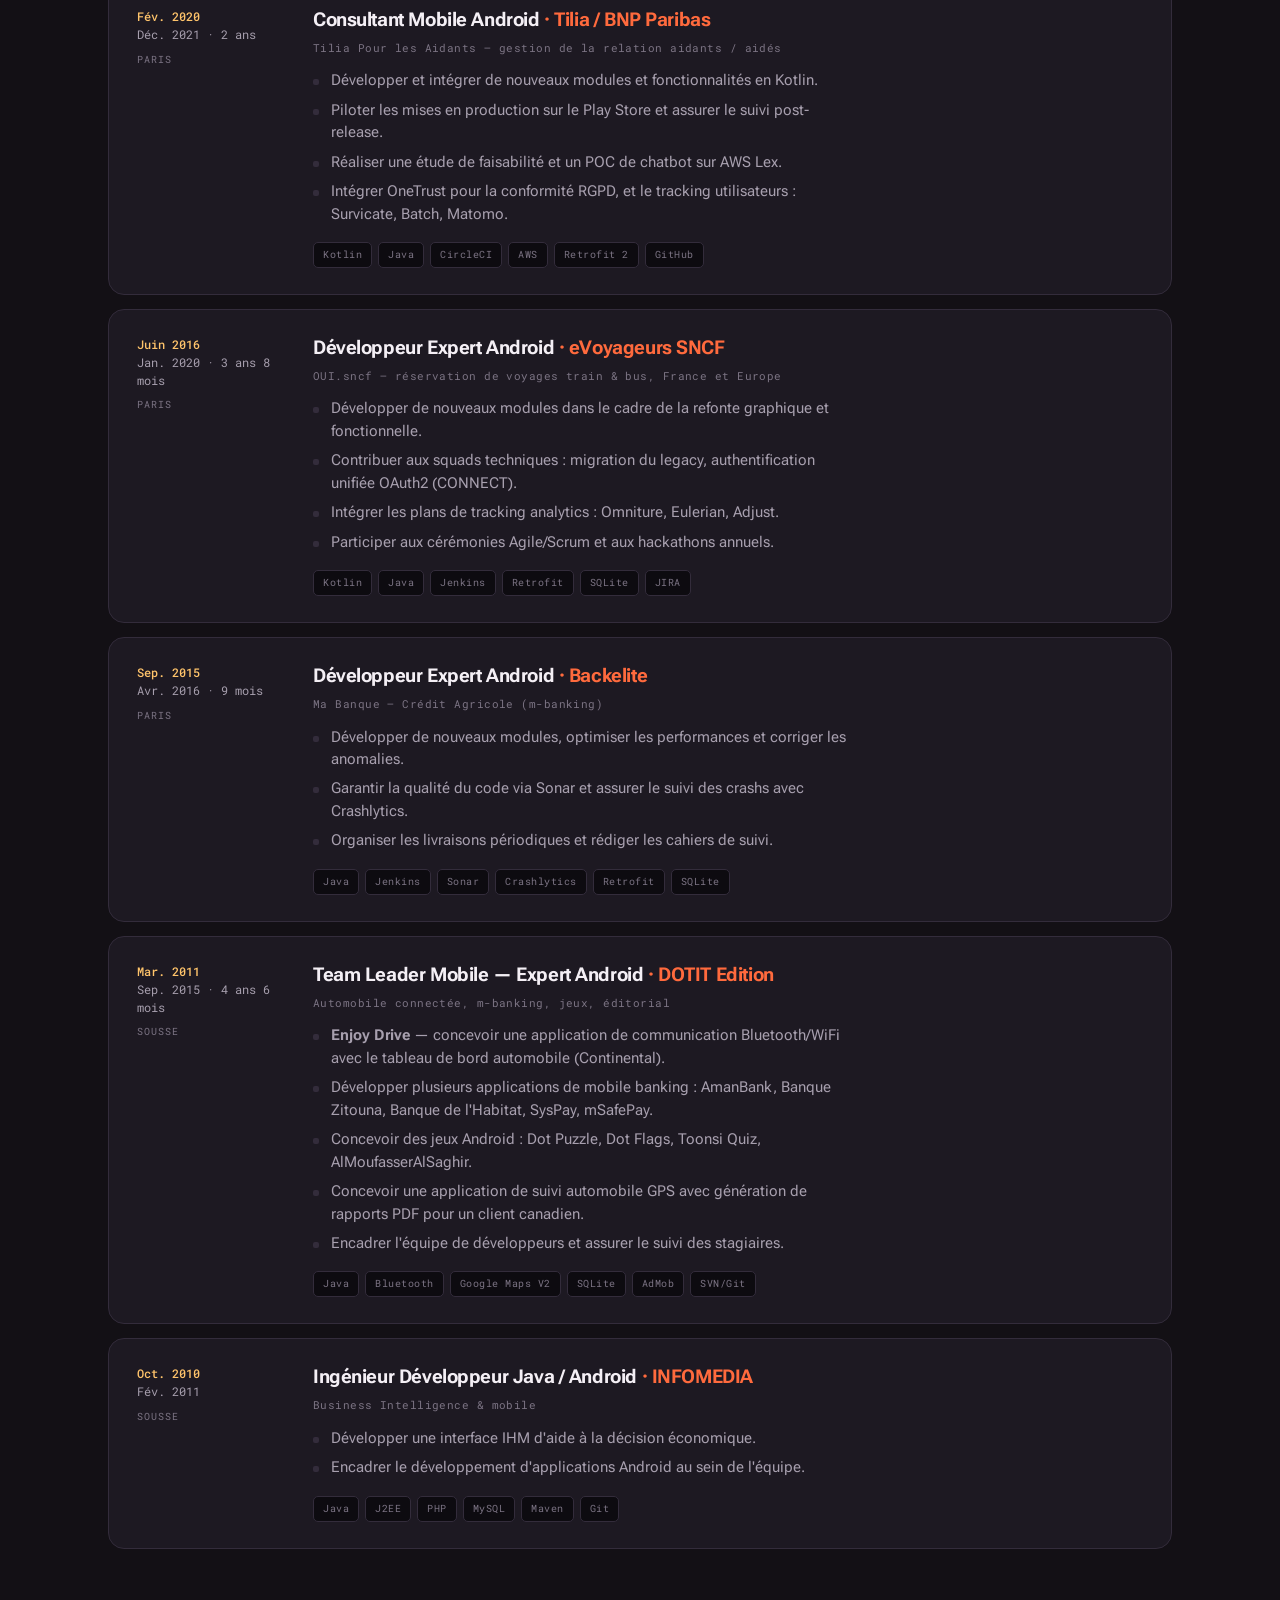
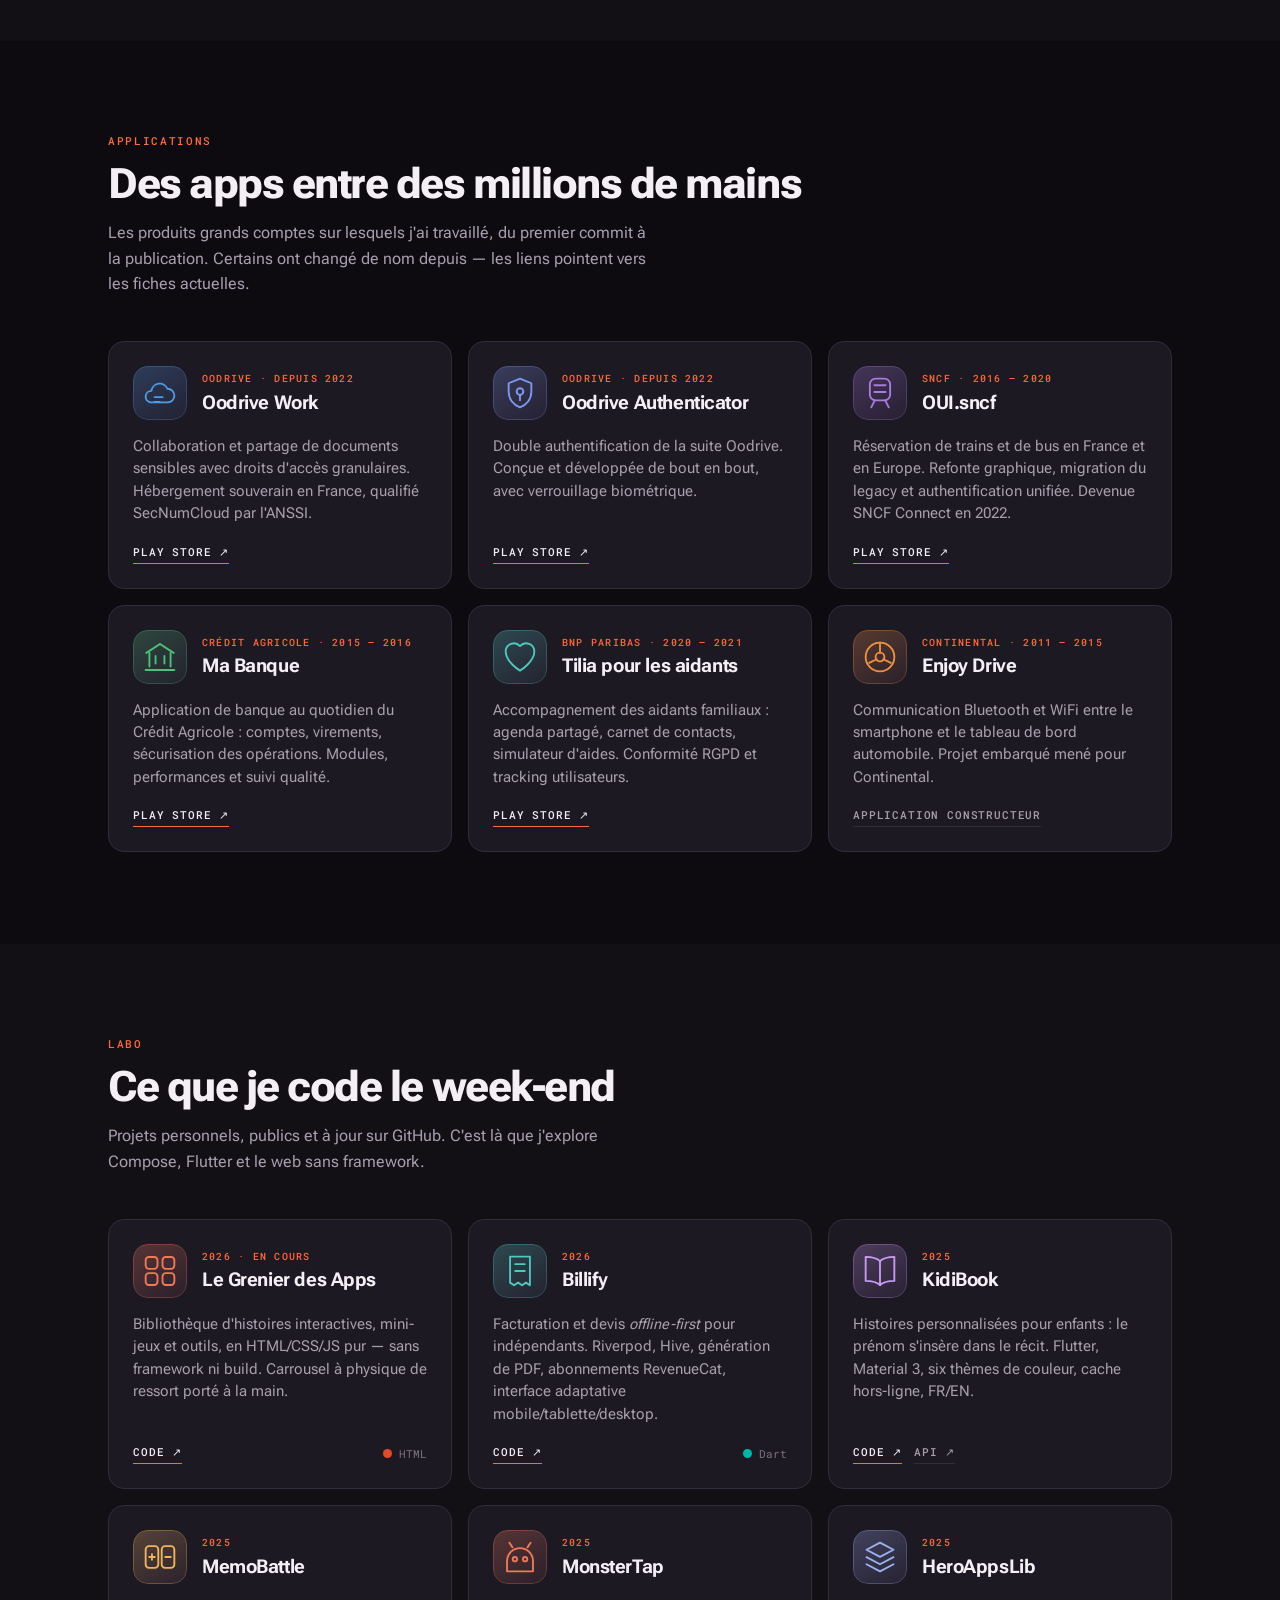
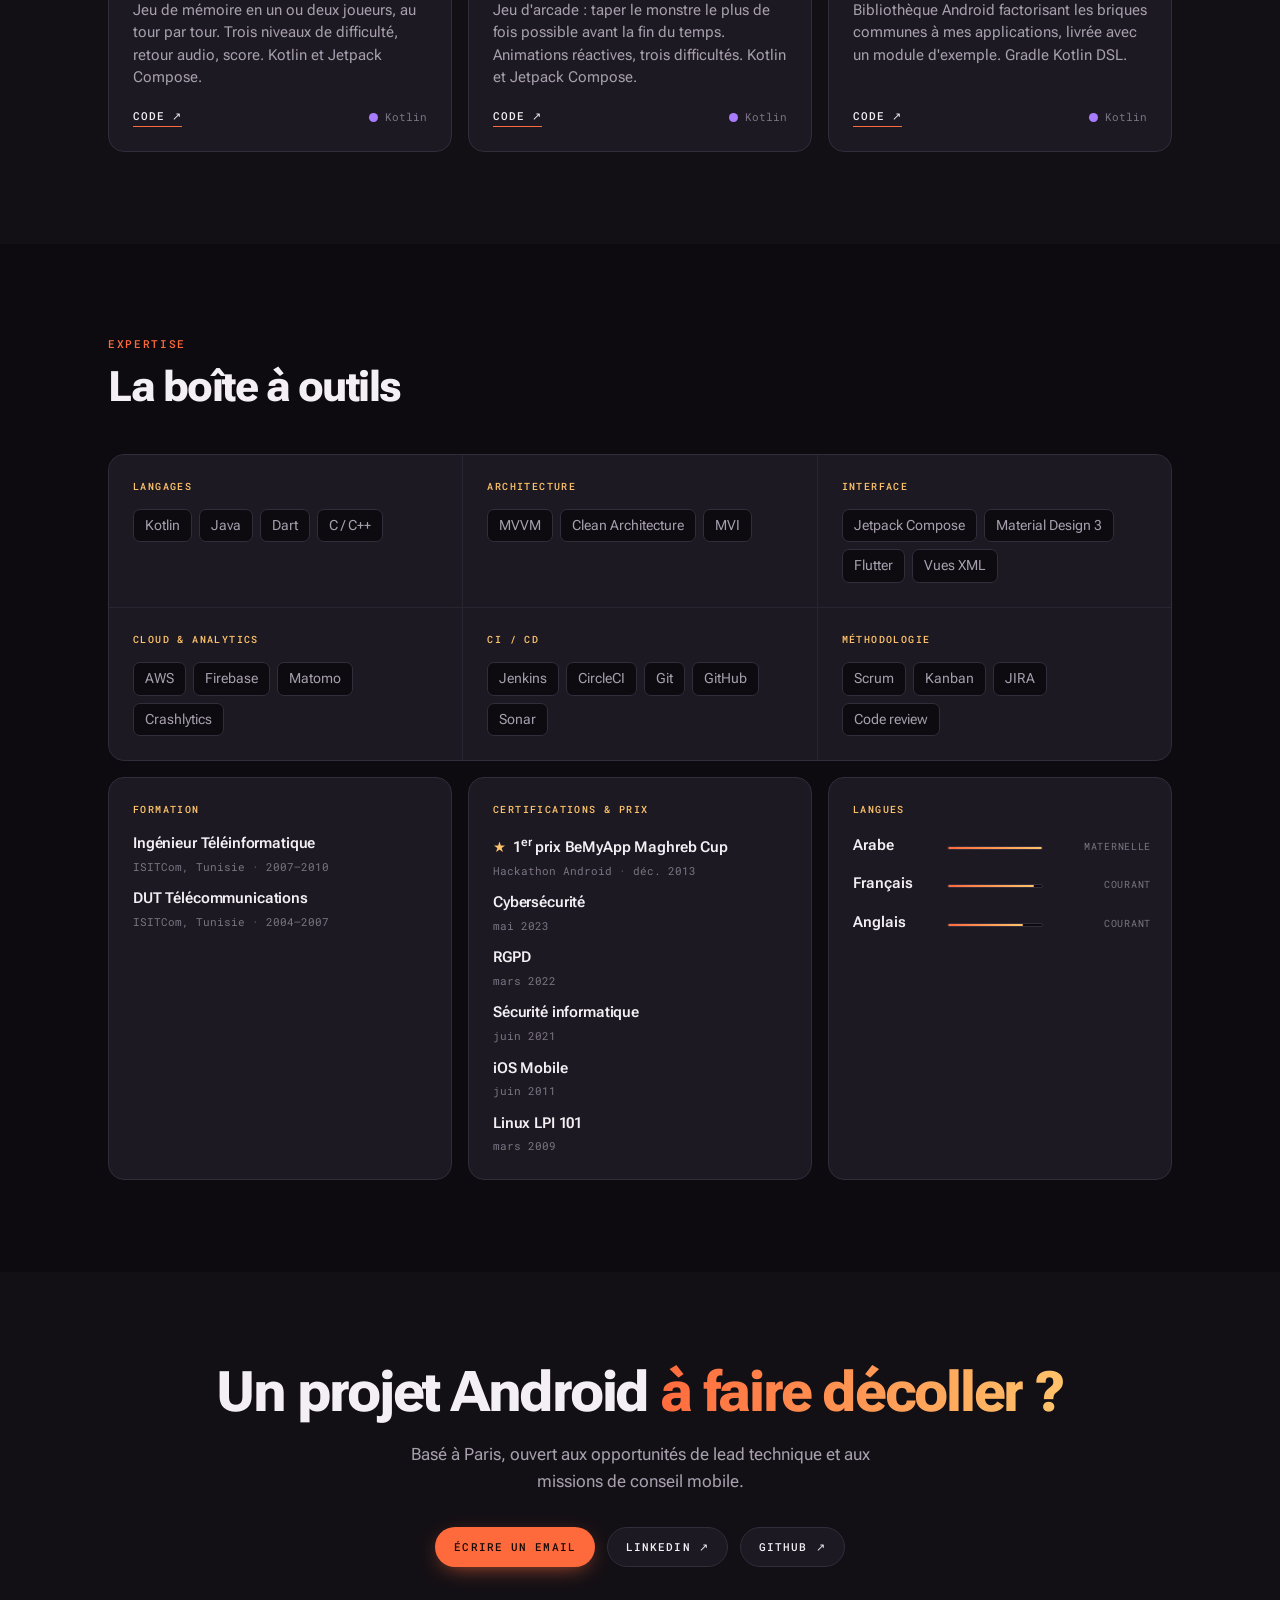
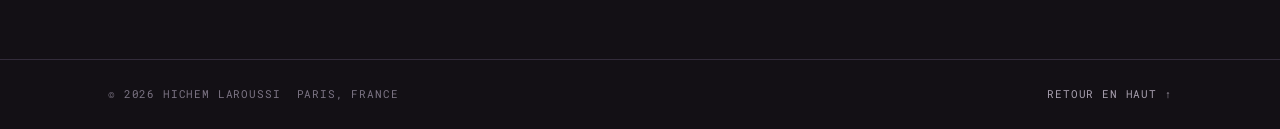
==== commit e8946712: "Add app tiles to project cards Each of the twelve application and lab cards now leads with an icon t" ====
--- a/docs/index.html
+++ b/docs/index.html
@@ -232,8 +232,13 @@
     <div class="grid">
 
       <article class="card reveal">
-        <p class="card__kicker">Oodrive · depuis 2022</p>
-        <h3 class="card__title">Oodrive Work</h3>
+        <div class="card__head">
+          <img class="card__tile" src="assets/img/apps/oodrive-work.svg" alt="" width="64" height="64">
+          <div>
+            <p class="card__kicker">Oodrive · depuis 2022</p>
+            <h3 class="card__title">Oodrive Work</h3>
+          </div>
+        </div>
         <p class="card__desc">
           Collaboration et partage de documents sensibles avec droits d'accès granulaires.
           Hébergement souverain en France, qualifié SecNumCloud par l'ANSSI.
@@ -244,8 +249,13 @@
       </article>
 
       <article class="card reveal">
-        <p class="card__kicker">Oodrive · depuis 2022</p>
-        <h3 class="card__title">Oodrive Authenticator</h3>
+        <div class="card__head">
+          <img class="card__tile" src="assets/img/apps/oodrive-auth.svg" alt="" width="64" height="64">
+          <div>
+            <p class="card__kicker">Oodrive · depuis 2022</p>
+            <h3 class="card__title">Oodrive Authenticator</h3>
+          </div>
+        </div>
         <p class="card__desc">
           Double authentification de la suite Oodrive. Conçue et développée de bout en bout,
           avec verrouillage biométrique.
@@ -256,8 +266,13 @@
       </article>
 
       <article class="card reveal">
-        <p class="card__kicker">SNCF · 2016 – 2020</p>
-        <h3 class="card__title">OUI.sncf</h3>
+        <div class="card__head">
+          <img class="card__tile" src="assets/img/apps/oui-sncf.svg" alt="" width="64" height="64">
+          <div>
+            <p class="card__kicker">SNCF · 2016 – 2020</p>
+            <h3 class="card__title">OUI.sncf</h3>
+          </div>
+        </div>
         <p class="card__desc">
           Réservation de trains et de bus en France et en Europe. Refonte graphique,
           migration du legacy et authentification unifiée. Devenue SNCF Connect en 2022.
@@ -268,8 +283,13 @@
       </article>
 
       <article class="card reveal">
-        <p class="card__kicker">Crédit Agricole · 2015 – 2016</p>
-        <h3 class="card__title">Ma Banque</h3>
+        <div class="card__head">
+          <img class="card__tile" src="assets/img/apps/ma-banque.svg" alt="" width="64" height="64">
+          <div>
+            <p class="card__kicker">Crédit Agricole · 2015 – 2016</p>
+            <h3 class="card__title">Ma Banque</h3>
+          </div>
+        </div>
         <p class="card__desc">
           Application de banque au quotidien du Crédit Agricole : comptes, virements,
           sécurisation des opérations. Modules, performances et suivi qualité.
@@ -280,8 +300,13 @@
       </article>
 
       <article class="card reveal">
-        <p class="card__kicker">BNP Paribas · 2020 – 2021</p>
-        <h3 class="card__title">Tilia pour les aidants</h3>
+        <div class="card__head">
+          <img class="card__tile" src="assets/img/apps/tilia.svg" alt="" width="64" height="64">
+          <div>
+            <p class="card__kicker">BNP Paribas · 2020 – 2021</p>
+            <h3 class="card__title">Tilia pour les aidants</h3>
+          </div>
+        </div>
         <p class="card__desc">
           Accompagnement des aidants familiaux : agenda partagé, carnet de contacts,
           simulateur d'aides. Conformité RGPD et tracking utilisateurs.
@@ -292,8 +317,13 @@
       </article>
 
       <article class="card reveal">
-        <p class="card__kicker">Continental · 2011 – 2015</p>
-        <h3 class="card__title">Enjoy Drive</h3>
+        <div class="card__head">
+          <img class="card__tile" src="assets/img/apps/enjoy-drive.svg" alt="" width="64" height="64">
+          <div>
+            <p class="card__kicker">Continental · 2011 – 2015</p>
+            <h3 class="card__title">Enjoy Drive</h3>
+          </div>
+        </div>
         <p class="card__desc">
           Communication Bluetooth et WiFi entre le smartphone et le tableau de bord
           automobile. Projet embarqué mené pour Continental.
@@ -322,8 +352,13 @@
     <div class="grid">
 
       <article class="card reveal">
-        <p class="card__kicker">2026 · en cours</p>
-        <h3 class="card__title">Le Grenier des Apps</h3>
+        <div class="card__head">
+          <img class="card__tile" src="assets/img/apps/grenier.svg" alt="" width="64" height="64">
+          <div>
+            <p class="card__kicker">2026 · en cours</p>
+            <h3 class="card__title">Le Grenier des Apps</h3>
+          </div>
+        </div>
         <p class="card__desc">
           Bibliothèque d'histoires interactives, mini-jeux et outils, en HTML/CSS/JS pur —
           sans framework ni build. Carrousel à physique de ressort porté à la main.
@@ -335,8 +370,13 @@
       </article>
 
       <article class="card reveal">
-        <p class="card__kicker">2026</p>
-        <h3 class="card__title">Billify</h3>
+        <div class="card__head">
+          <img class="card__tile" src="assets/img/apps/billify.svg" alt="" width="64" height="64">
+          <div>
+            <p class="card__kicker">2026</p>
+            <h3 class="card__title">Billify</h3>
+          </div>
+        </div>
         <p class="card__desc">
           Facturation et devis <em>offline-first</em> pour indépendants. Riverpod, Hive,
           génération de PDF, abonnements RevenueCat, interface adaptative mobile/tablette/desktop.
@@ -348,8 +388,13 @@
       </article>
 
       <article class="card reveal">
-        <p class="card__kicker">2025</p>
-        <h3 class="card__title">KidiBook</h3>
+        <div class="card__head">
+          <img class="card__tile" src="assets/img/apps/kidibook.svg" alt="" width="64" height="64">
+          <div>
+            <p class="card__kicker">2025</p>
+            <h3 class="card__title">KidiBook</h3>
+          </div>
+        </div>
         <p class="card__desc">
           Histoires personnalisées pour enfants : le prénom s'insère dans le récit.
           Flutter, Material 3, six thèmes de couleur, cache hors-ligne, FR/EN.
@@ -361,8 +406,13 @@
       </article>
 
       <article class="card reveal">
-        <p class="card__kicker">2025</p>
-        <h3 class="card__title">MemoBattle</h3>
+        <div class="card__head">
+          <img class="card__tile" src="assets/img/apps/memobattle.svg" alt="" width="64" height="64">
+          <div>
+            <p class="card__kicker">2025</p>
+            <h3 class="card__title">MemoBattle</h3>
+          </div>
+        </div>
         <p class="card__desc">
           Jeu de mémoire en un ou deux joueurs, au tour par tour. Trois niveaux de
           difficulté, retour audio, score. Kotlin et Jetpack Compose.
@@ -374,8 +424,13 @@
       </article>
 
       <article class="card reveal">
-        <p class="card__kicker">2025</p>
-        <h3 class="card__title">MonsterTap</h3>
+        <div class="card__head">
+          <img class="card__tile" src="assets/img/apps/monstertap.svg" alt="" width="64" height="64">
+          <div>
+            <p class="card__kicker">2025</p>
+            <h3 class="card__title">MonsterTap</h3>
+          </div>
+        </div>
         <p class="card__desc">
           Jeu d'arcade : taper le monstre le plus de fois possible avant la fin du temps.
           Animations réactives, trois difficultés. Kotlin et Jetpack Compose.
@@ -387,8 +442,13 @@
       </article>
 
       <article class="card reveal">
-        <p class="card__kicker">2025</p>
-        <h3 class="card__title">HeroAppsLib</h3>
+        <div class="card__head">
+          <img class="card__tile" src="assets/img/apps/heroapps.svg" alt="" width="64" height="64">
+          <div>
+            <p class="card__kicker">2025</p>
+            <h3 class="card__title">HeroAppsLib</h3>
+          </div>
+        </div>
         <p class="card__desc">
           Bibliothèque Android factorisant les briques communes à mes applications,
           livrée avec un module d'exemple. Gradle Kotlin DSL.
--- a/docs/assets/css/style.css
+++ b/docs/assets/css/style.css
@@ -557,6 +557,21 @@
 .card:hover { border-color: var(--hot); transform: translateY(-4px); }
 .card:hover::after { transform: scaleX(1); }
 
+/* Tête de carte : tuile d'application + intitulés, façon fiche de store. */
+.card__head {
+  display: flex;
+  align-items: center;
+  gap: 15px;
+}
+.card__tile {
+  width: 54px;
+  height: 54px;
+  border-radius: 15px;
+  flex: none;
+  transition: transform .3s var(--ease);
+}
+.card:hover .card__tile { transform: scale(1.06) rotate(-2deg); }
+
 .card__kicker {
   font-family: var(--mono);
   font-size: 9.5px;
@@ -569,14 +584,14 @@
   font-size: 19px;
   font-weight: 700;
   letter-spacing: -.022em;
-  margin: 11px 0 0;
+  margin: 5px 0 0;
   line-height: 1.2;
 }
 .card__desc {
   color: var(--mut);
   font-size: 14.5px;
   line-height: 1.55;
-  margin-top: 9px;
+  margin-top: 16px;
 }
 .card__foot {
   margin-top: auto;
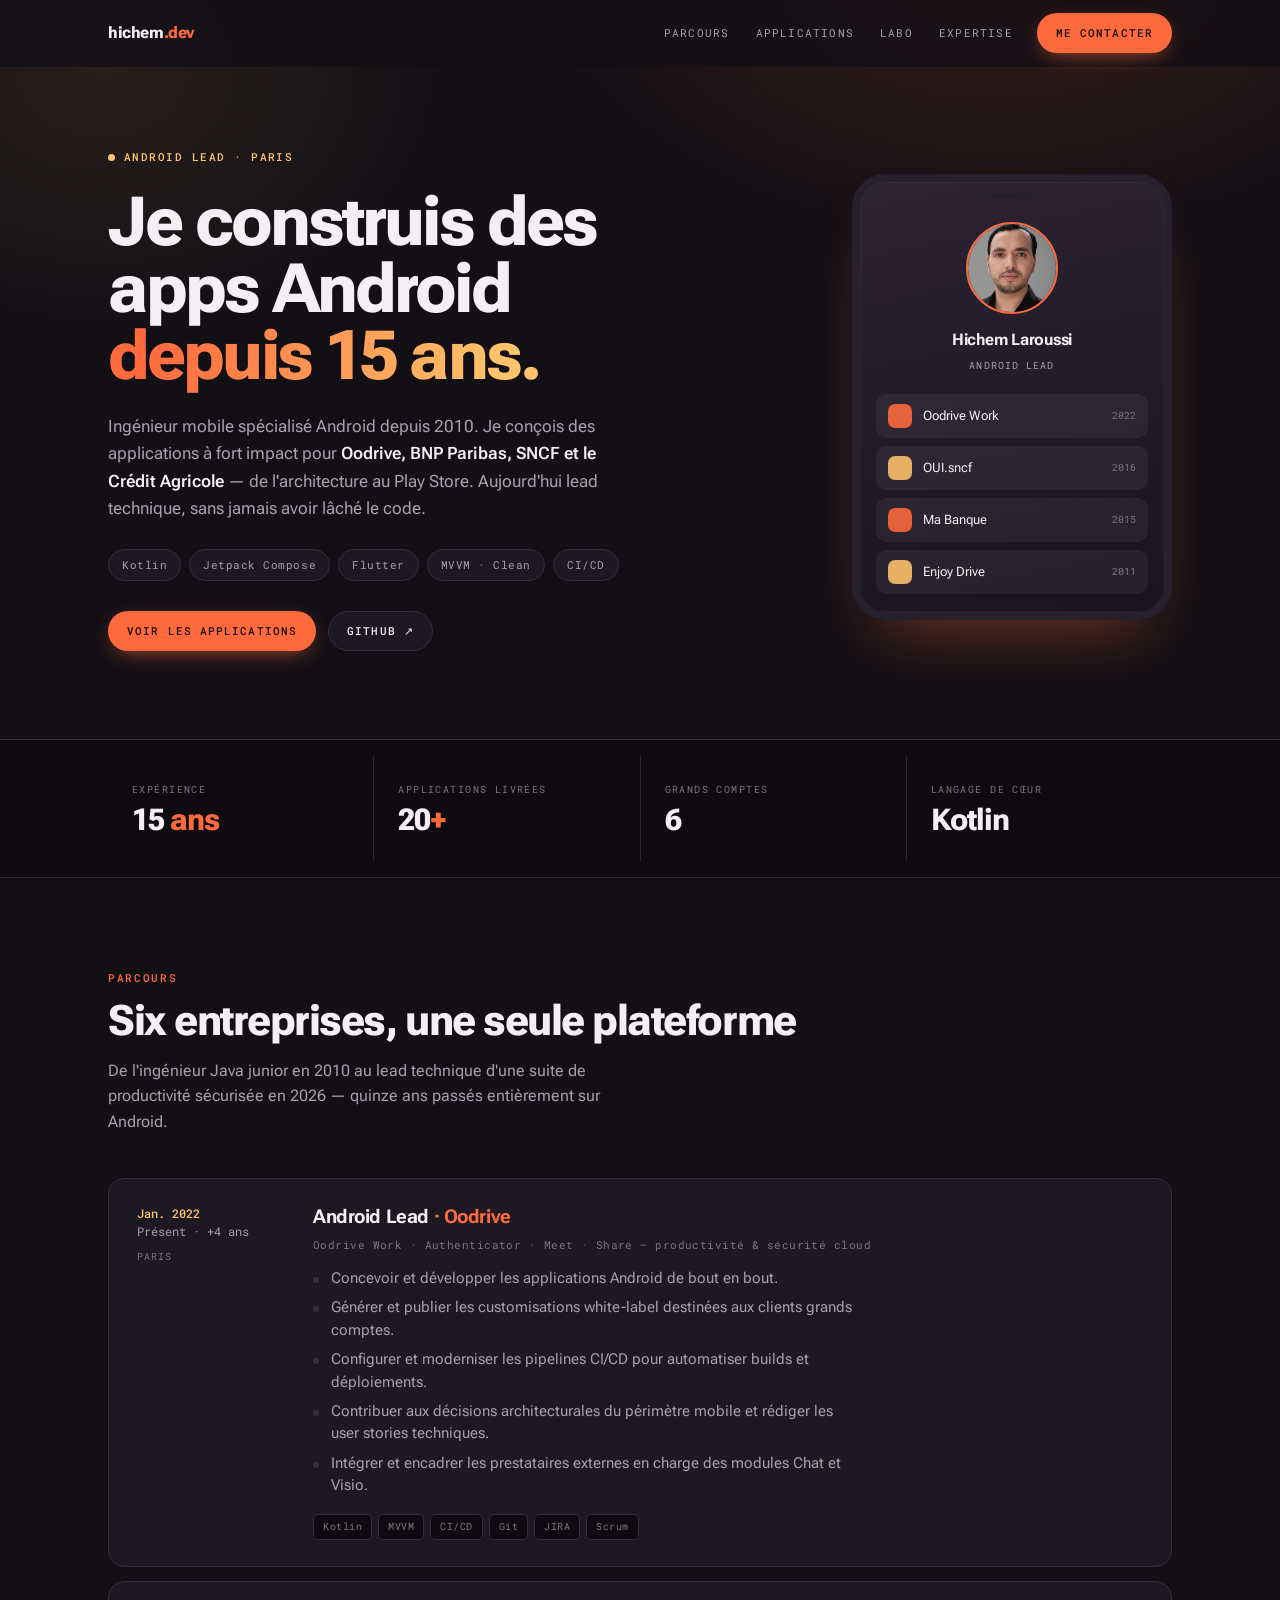
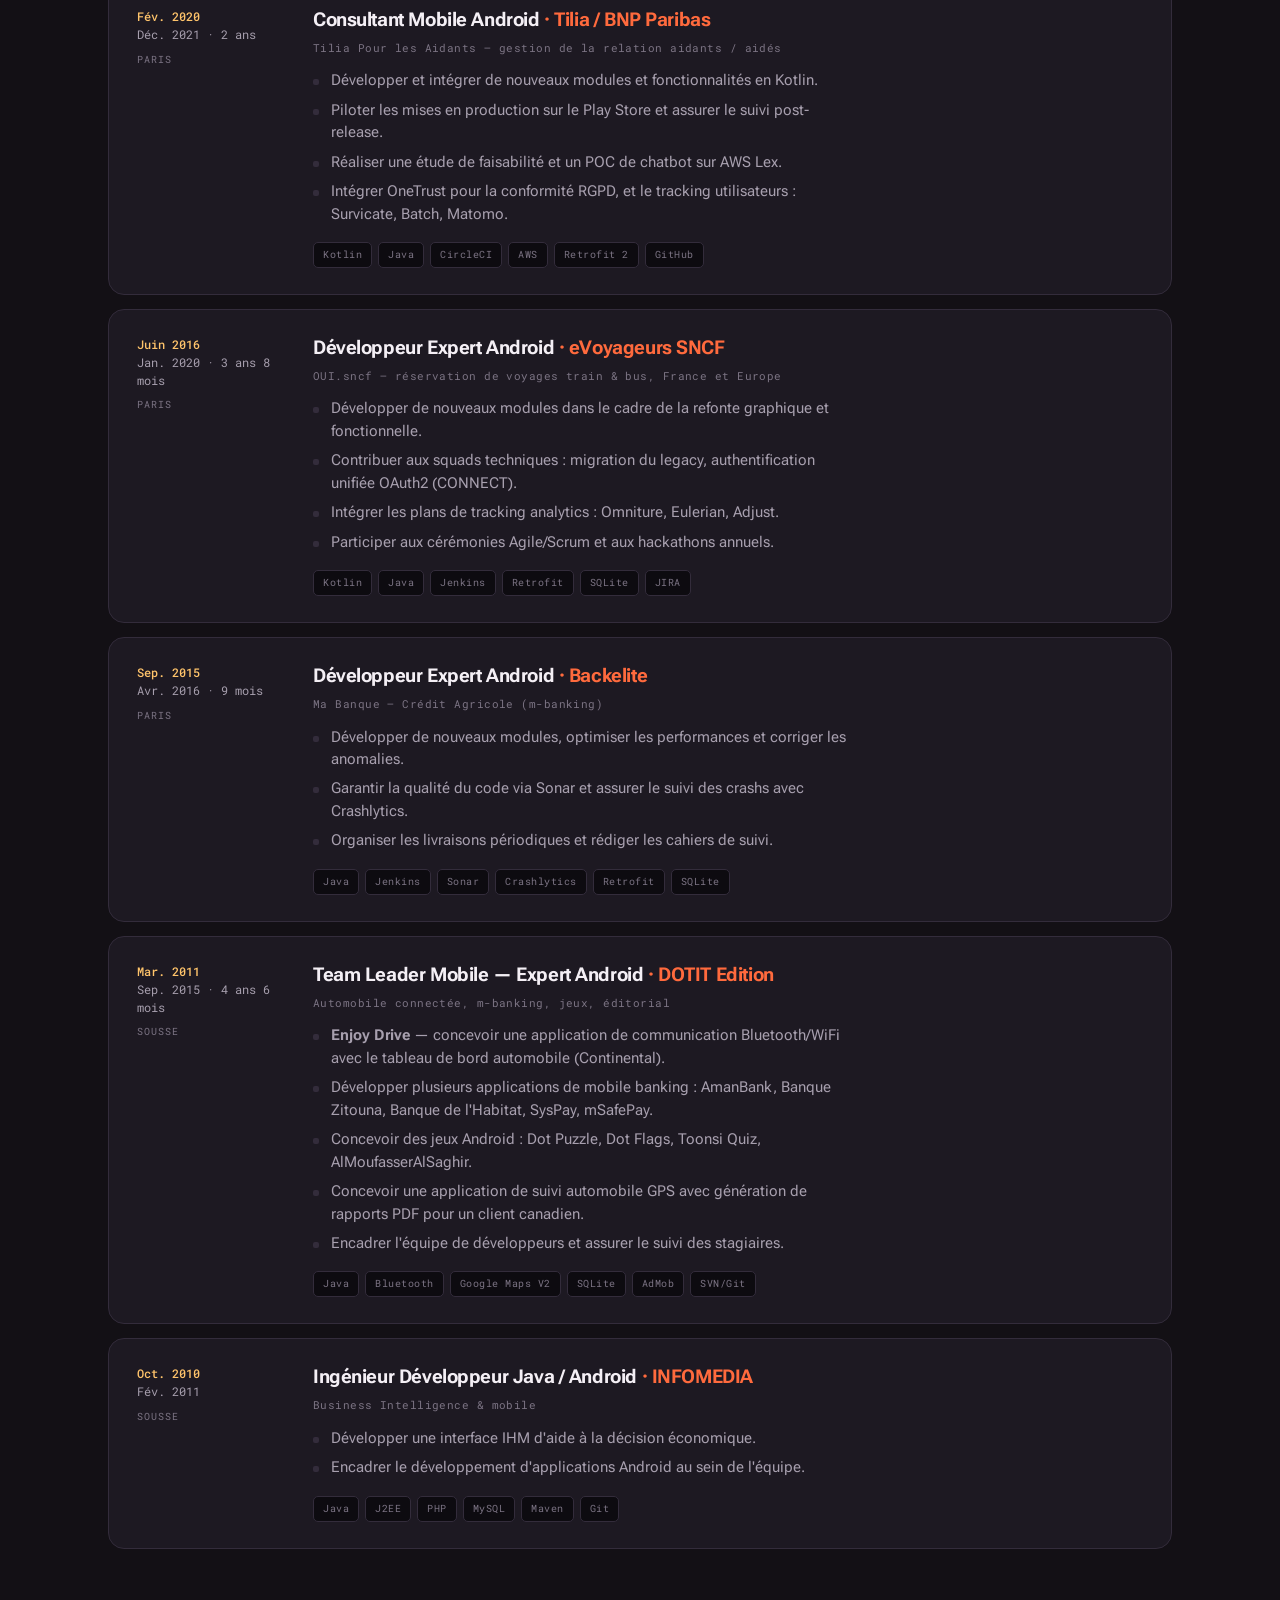
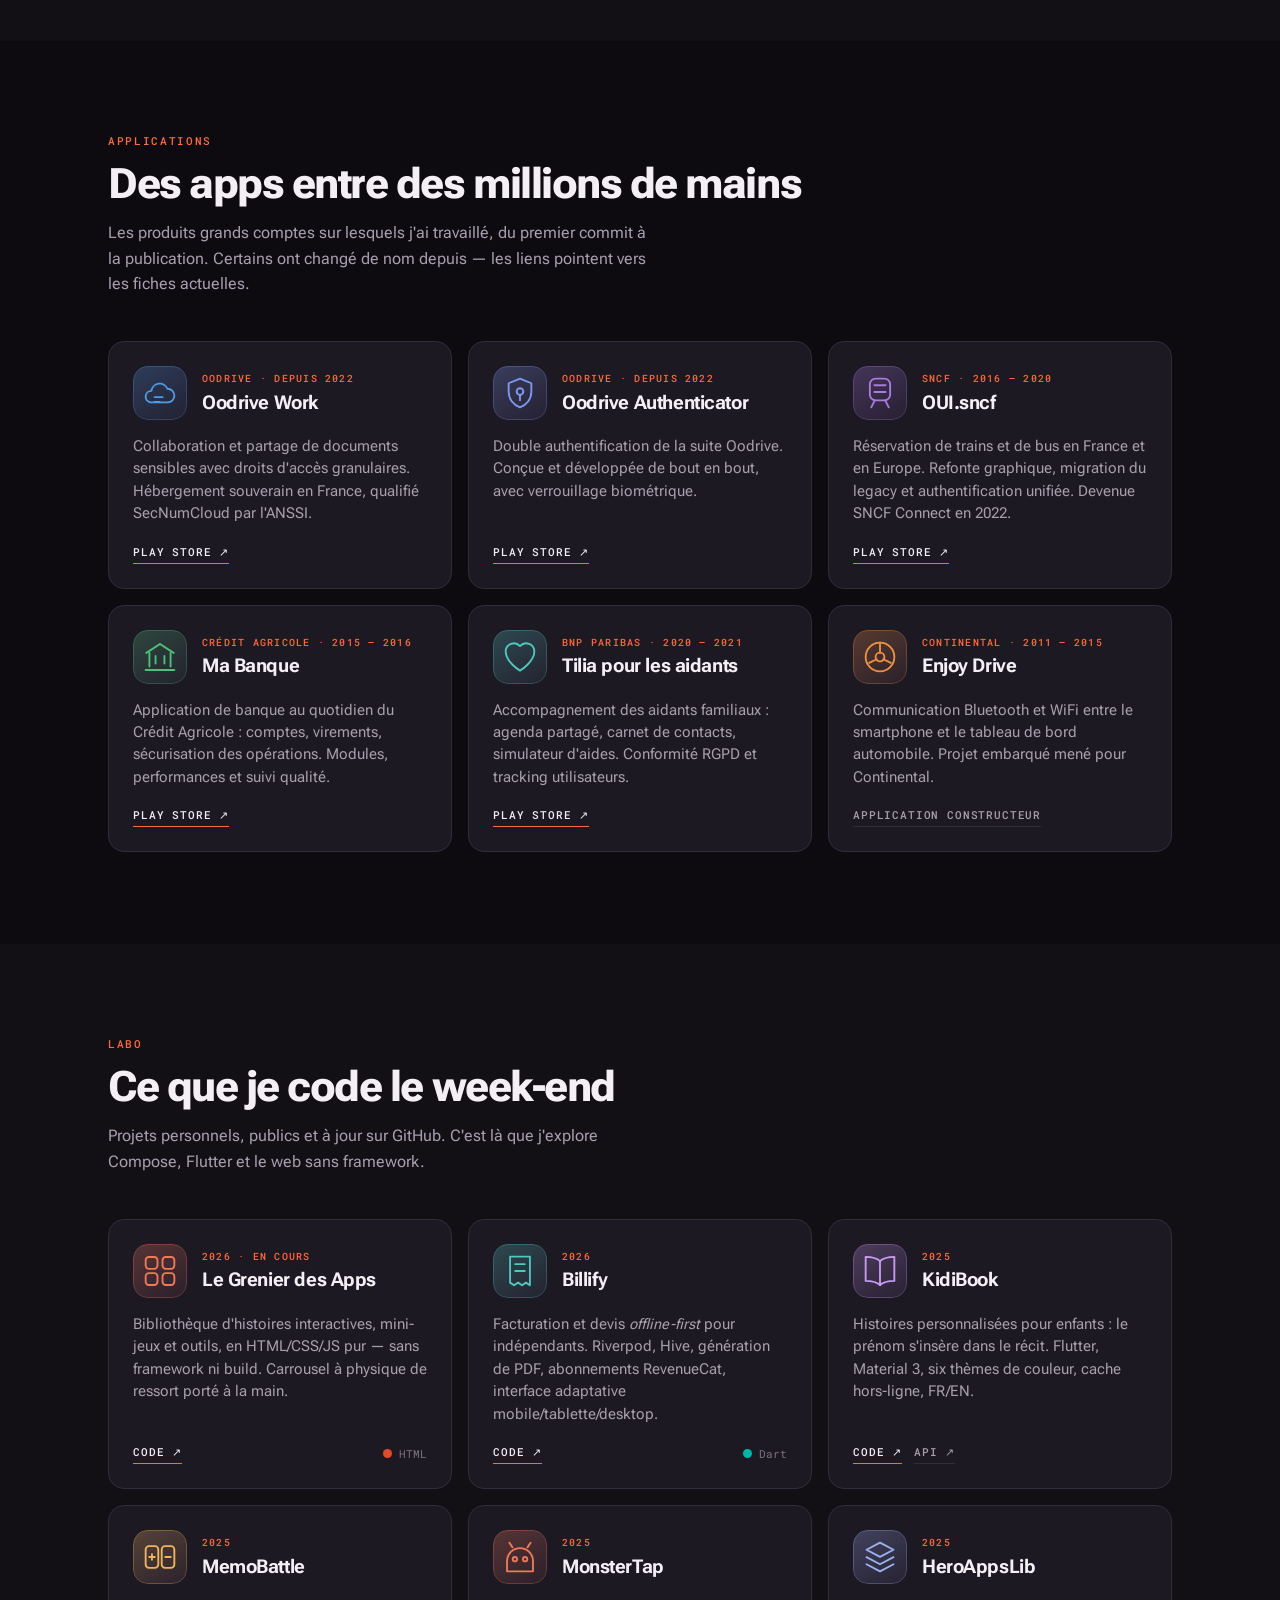
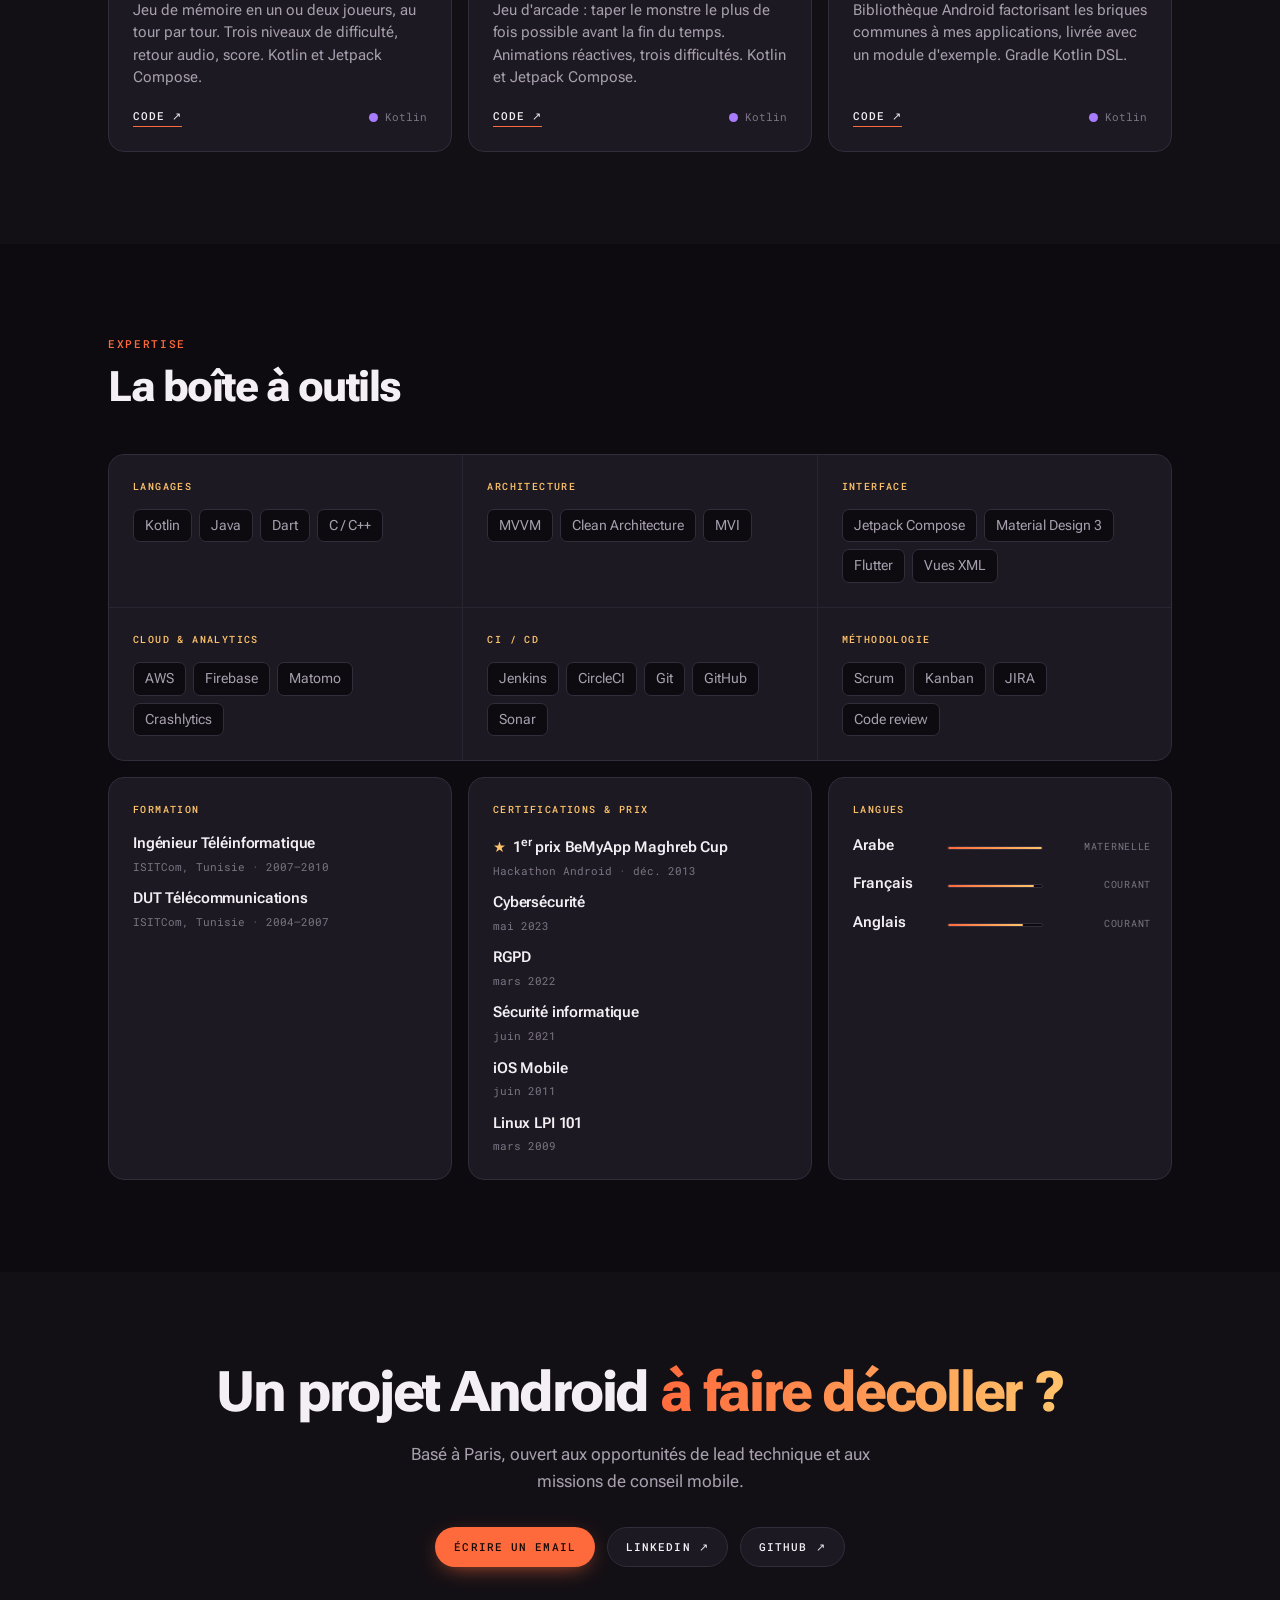
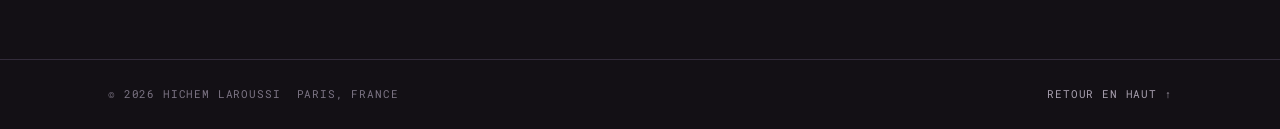
==== commit 9764aef3: "Point the contact button at the personal email Switches the contact address from hichem.laroussi@gma" ====
--- a/docs/index.html
+++ b/docs/index.html
@@ -551,7 +551,7 @@
       Basé à Paris, ouvert aux opportunités de lead technique et aux missions de conseil mobile.
     </p>
     <div class="contact__cta">
-      <a class="btn btn--hot" id="mail" href="#" data-u="hichem.laroussi" data-d="gmail.com">Écrire un email</a>
+      <a class="btn btn--hot" id="mail" href="#" data-u="hichemlaroussi" data-d="gmail.com">Écrire un email</a>
       <a class="btn btn--ghost" href="https://www.linkedin.com/in/hichem-laroussi/" target="_blank" rel="noopener">LinkedIn ↗</a>
       <a class="btn btn--ghost" href="https://github.com/SuperHich" target="_blank" rel="noopener">GitHub ↗</a>
     </div>
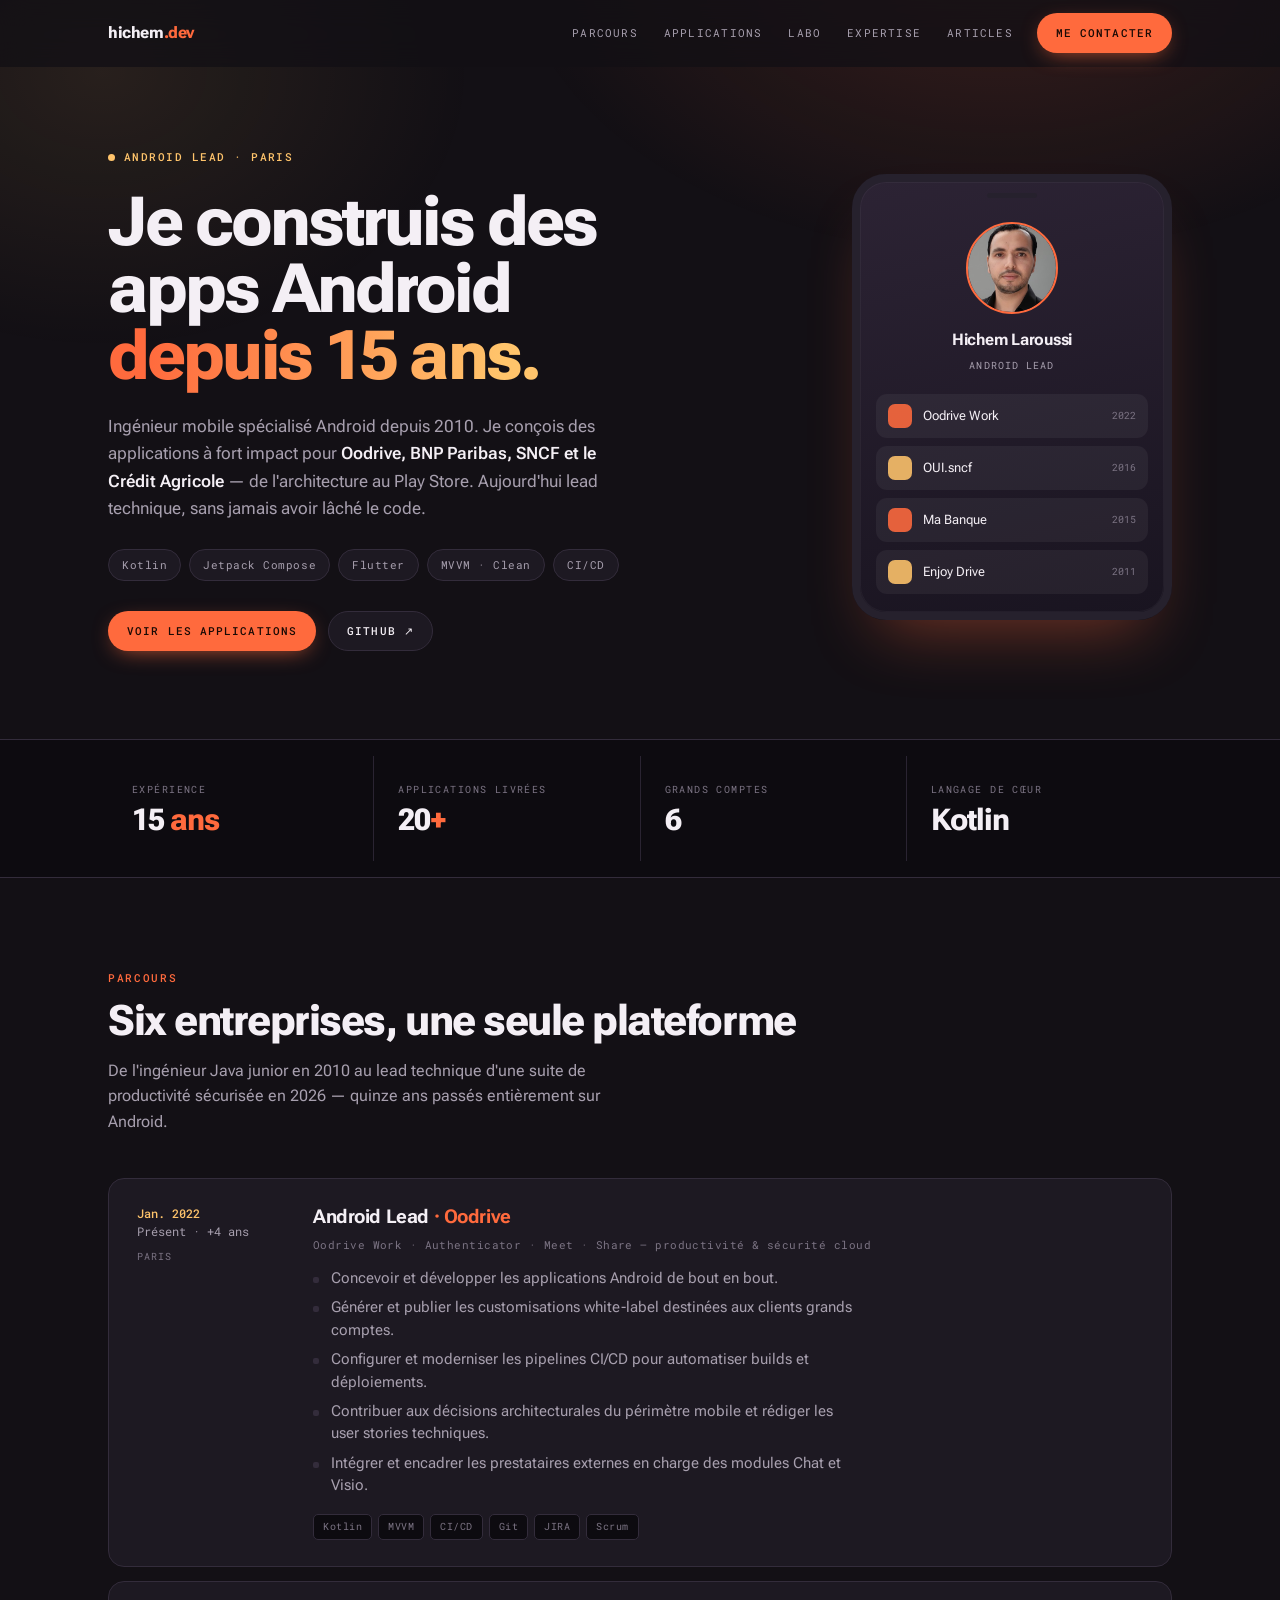
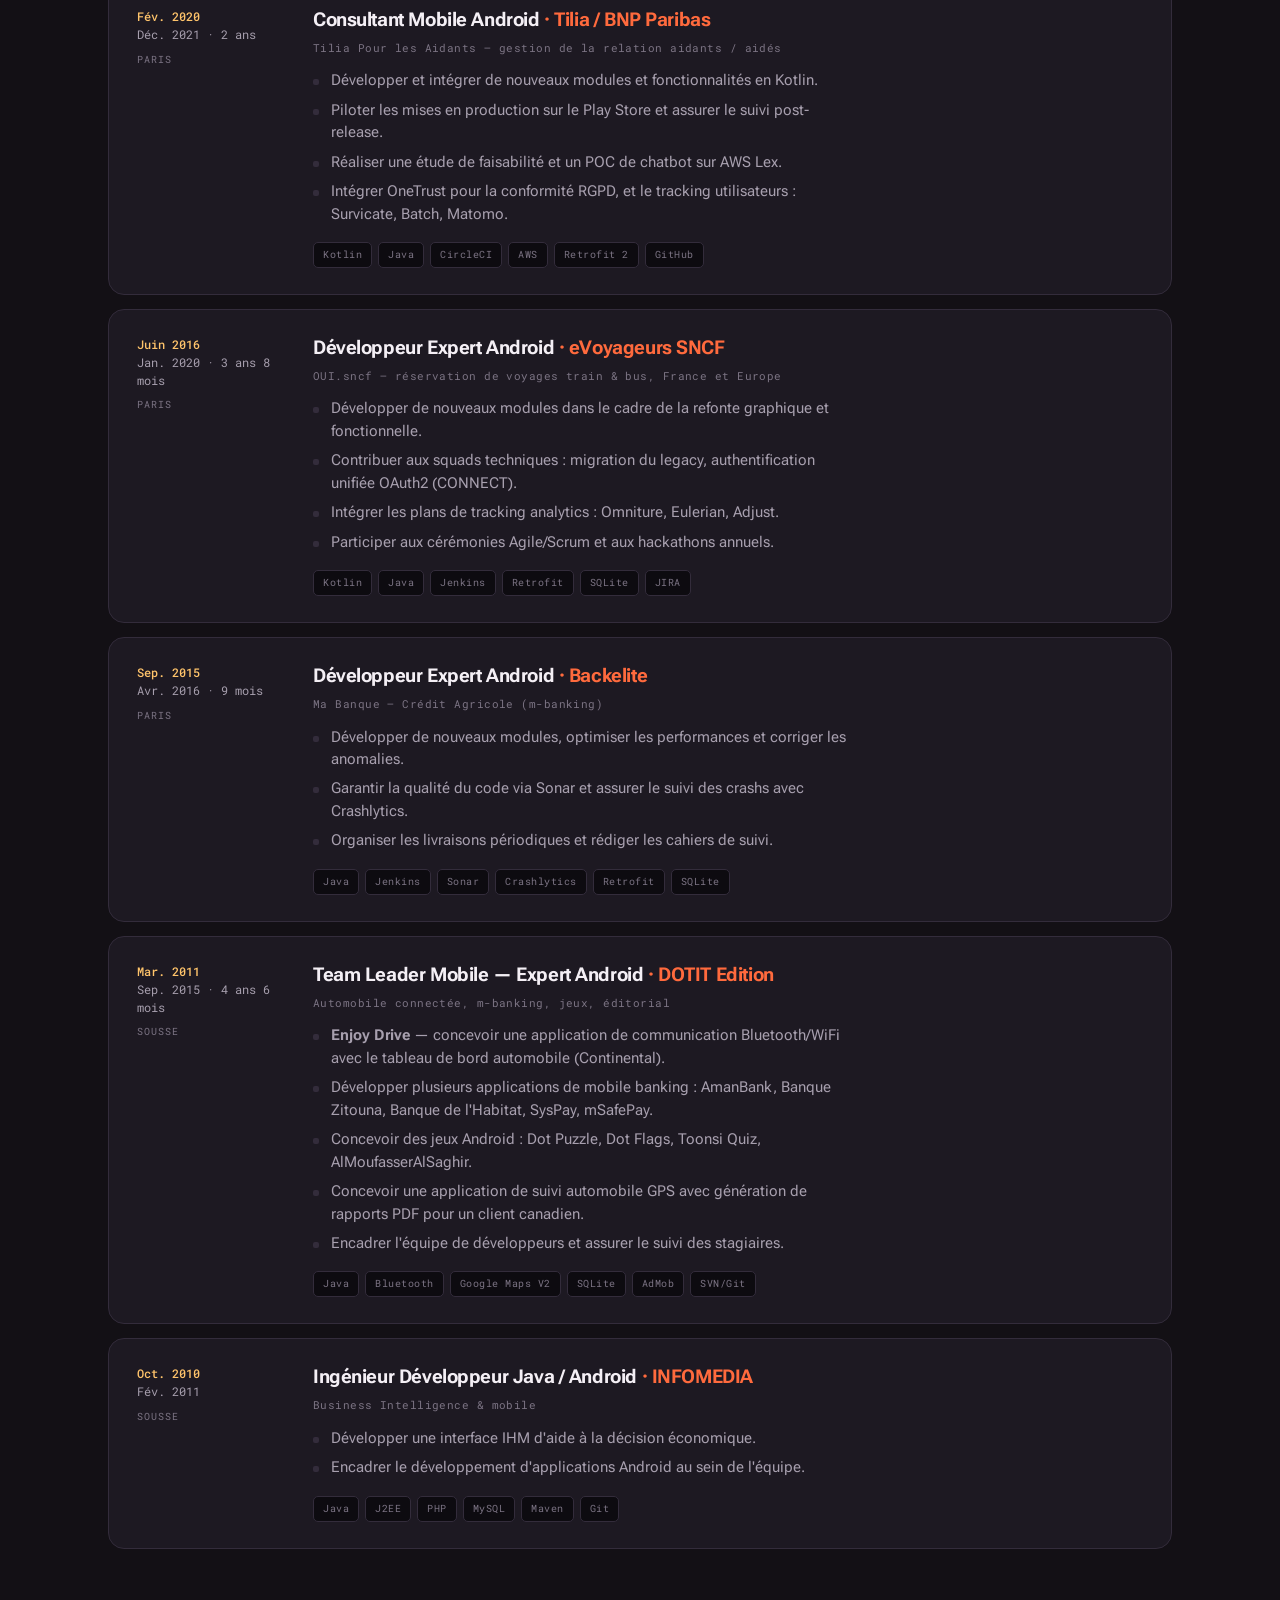
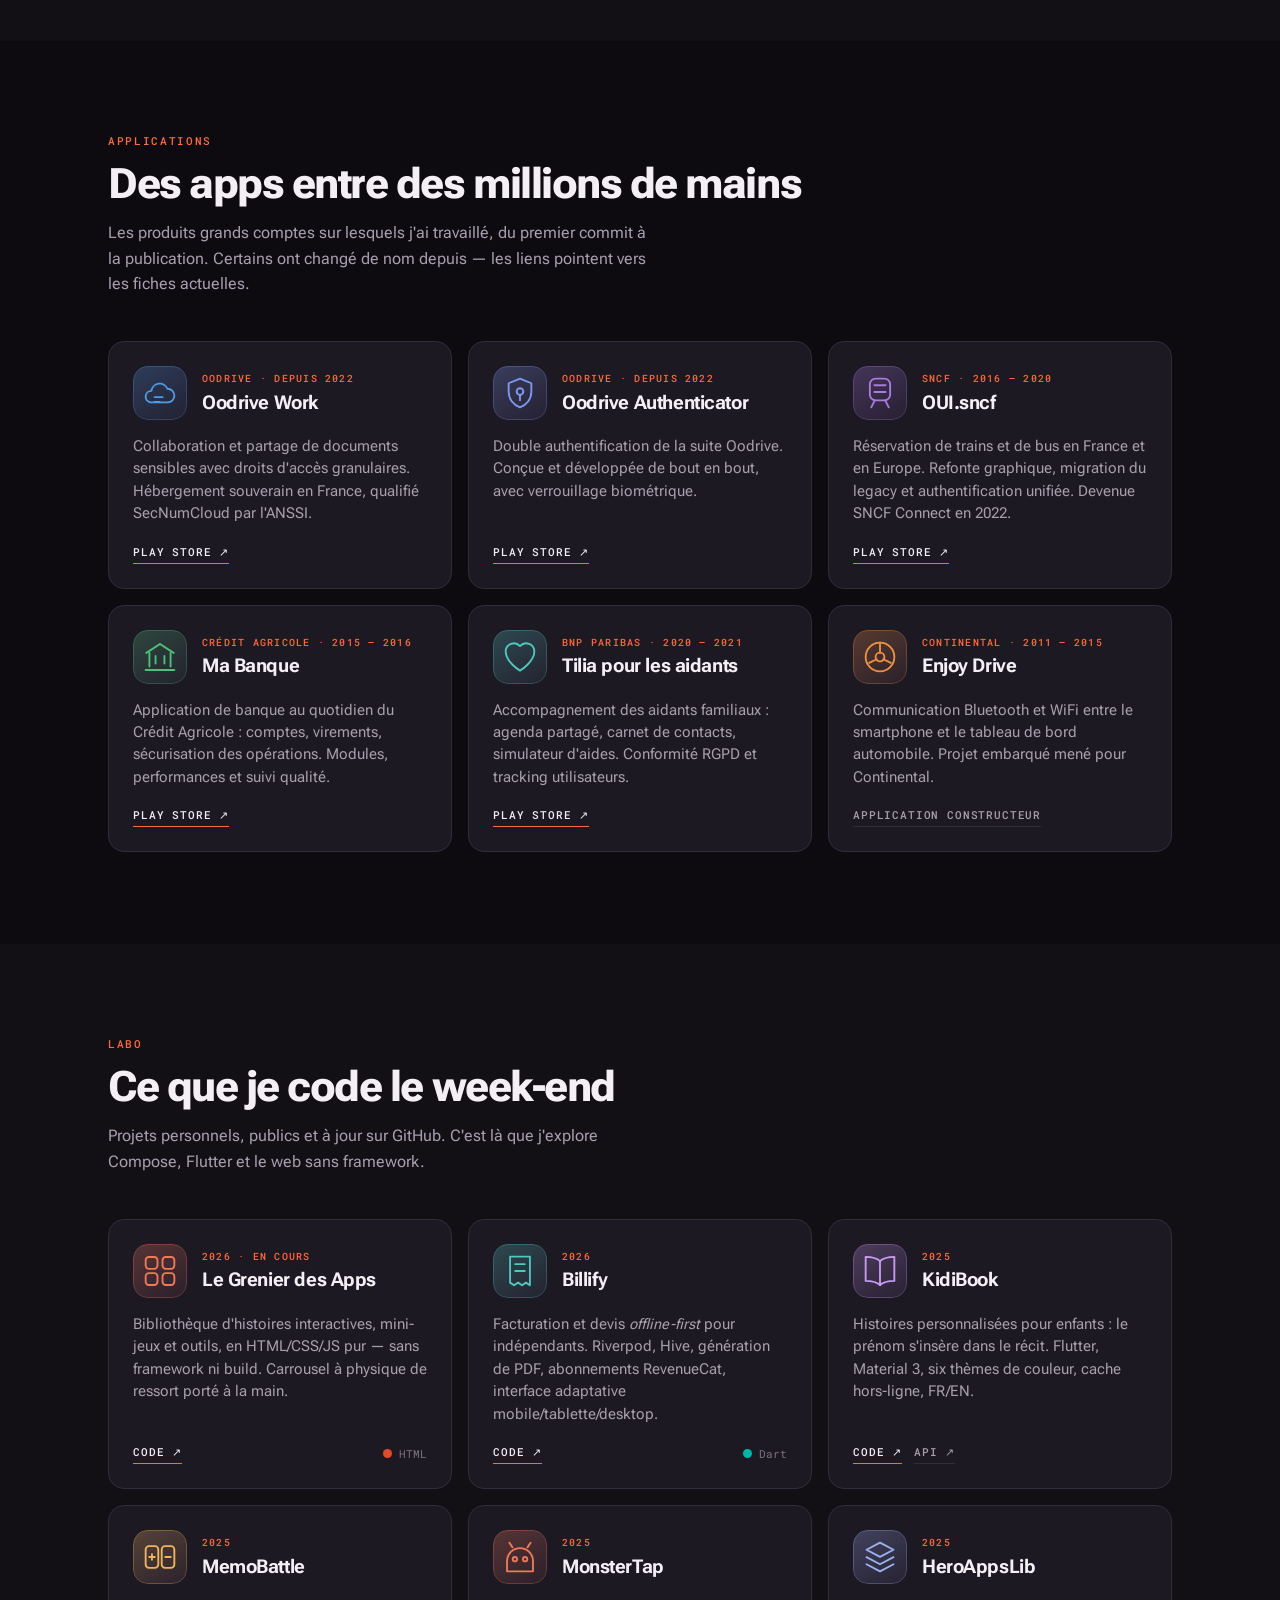
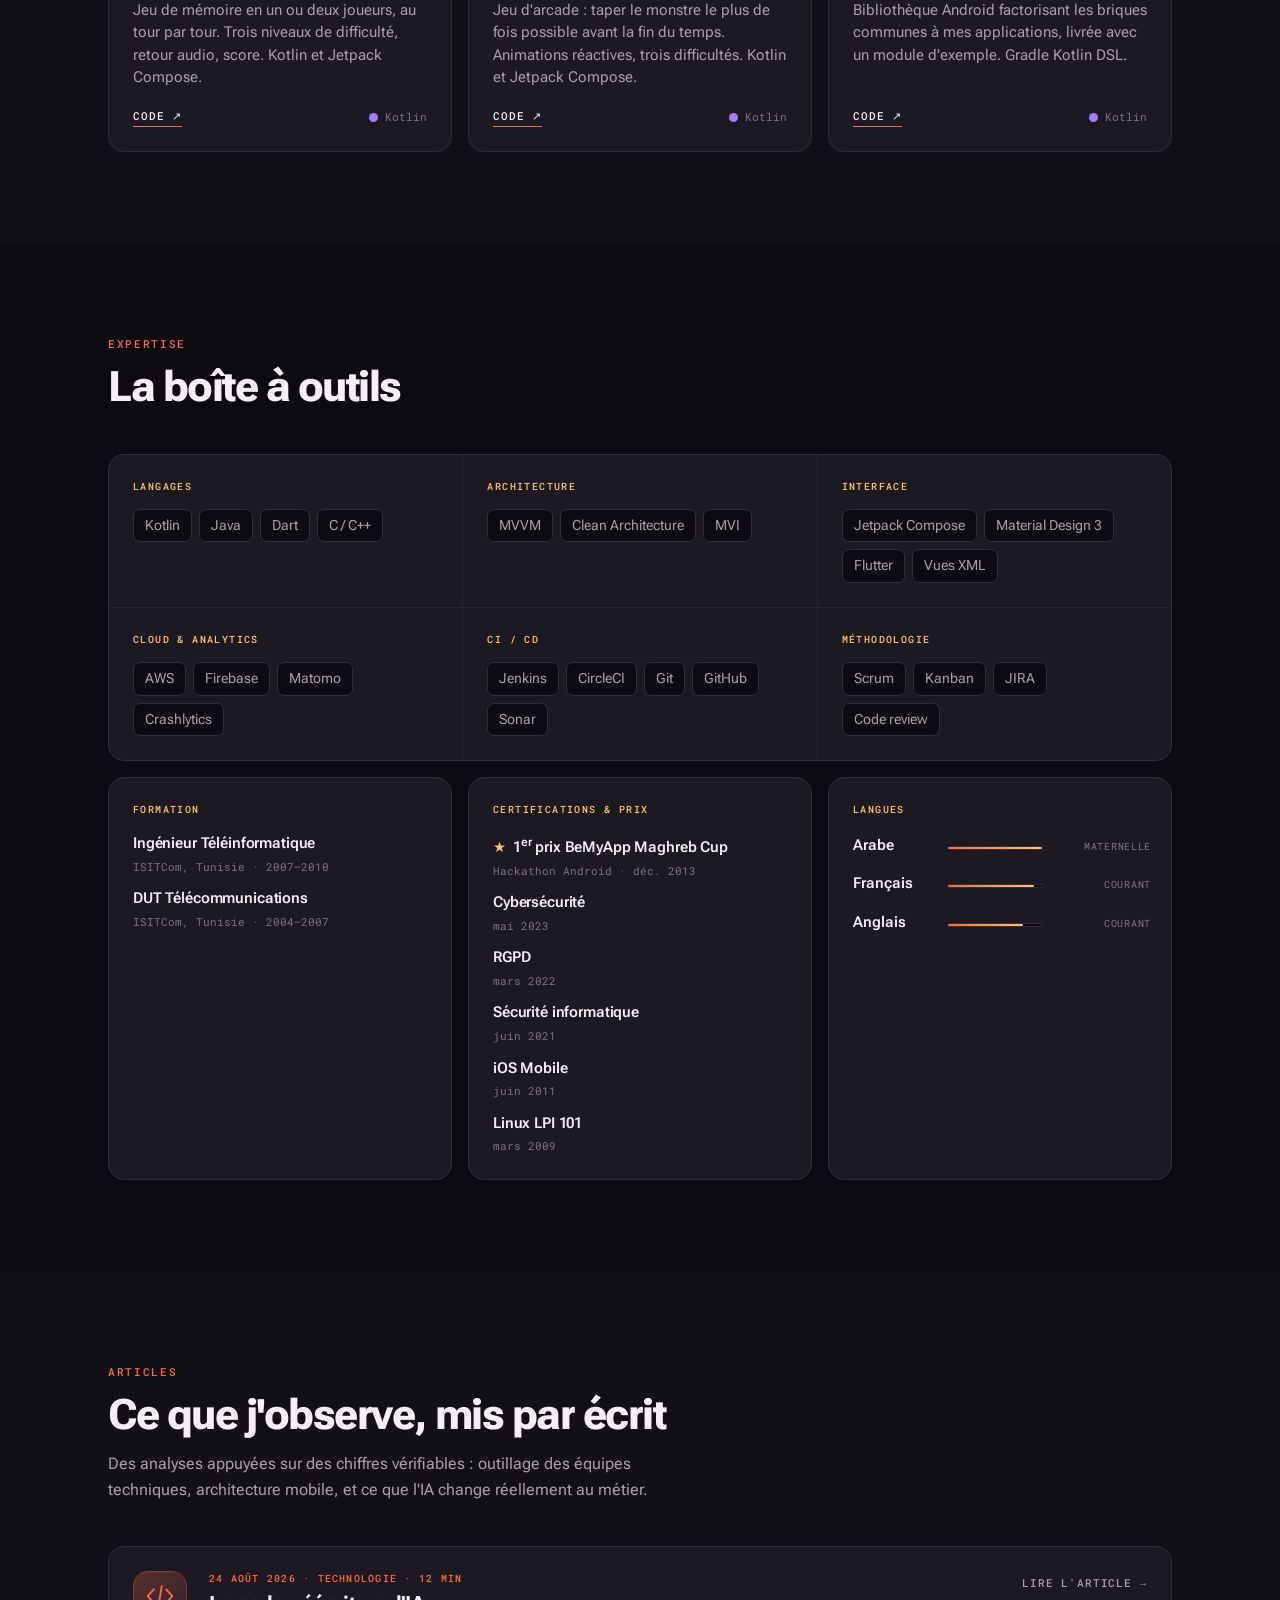
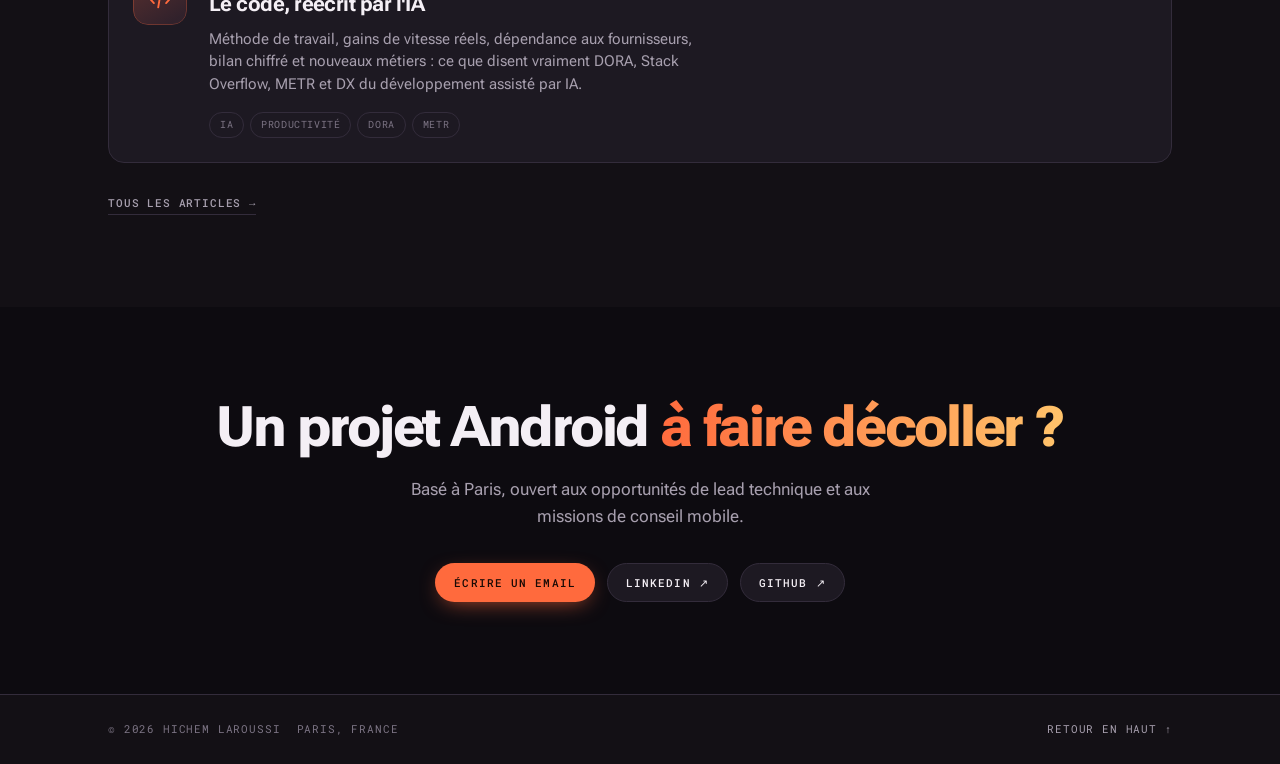
==== commit 50072b2e: "Ajouter une section articles au portfolio Le site n'accueillait que le portfolio. Cette section lui " ====
--- a/docs/index.html
+++ b/docs/index.html
@@ -17,6 +17,7 @@
 <link rel="preload" href="assets/fonts/roboto-flex.woff2" as="font" type="font/woff2" crossorigin>
 <link rel="preload" href="assets/fonts/roboto-mono.woff2" as="font" type="font/woff2" crossorigin>
 <link rel="stylesheet" href="assets/css/style.css">
+<link rel="stylesheet" href="assets/css/article.css">
 <link rel="icon" href="data:image/svg+xml,<svg xmlns='http://www.w3.org/2000/svg' viewBox='0 0 32 32'><rect width='32' height='32' rx='8' fill='%23131015'/><text x='16' y='23' font-family='sans-serif' font-size='17' font-weight='bold' fill='%23FF6A3D' text-anchor='middle'>H</text></svg>">
 </head>
 <body>
@@ -32,6 +33,7 @@
       <a href="#apps">Applications</a>
       <a href="#labo">Labo</a>
       <a href="#expertise">Expertise</a>
+      <a href="#articles">Articles</a>
     </nav>
     <a class="btn btn--hot" href="#contact">Me contacter</a>
   </div>
@@ -543,8 +545,47 @@
   </div>
 </section>
 
+<!-- ===================== ARTICLES ===================== -->
+<section class="band" id="articles">
+  <div class="shell">
+    <div class="head reveal">
+      <p class="head__eyebrow">Articles</p>
+      <h2 class="head__title">Ce que j'observe, mis par écrit</h2>
+      <p class="head__note">
+        Des analyses appuyées sur des chiffres vérifiables : outillage des équipes
+        techniques, architecture mobile, et ce que l'IA change réellement au métier.
+      </p>
+    </div>
+
+    <div class="posts">
+
+      <a class="post reveal" href="articles/le-code-reecrit-par-lia.html">
+        <img class="post__tile" src="assets/img/articles/ia-dev.svg" alt="" width="64" height="64">
+        <div>
+          <p class="card__kicker">24 août 2026 · Technologie · 12 min</p>
+          <h3 class="post__title">Le code, réécrit par l'IA</h3>
+          <p class="post__desc">
+            Méthode de travail, gains de vitesse réels, dépendance aux fournisseurs, bilan
+            chiffré et nouveaux métiers : ce que disent vraiment DORA, Stack Overflow, METR
+            et DX du développement assisté par IA.
+          </p>
+          <ul class="card__tags">
+            <li>IA</li><li>Productivité</li><li>DORA</li><li>METR</li>
+          </ul>
+        </div>
+        <span class="post__go">Lire l'article →</span>
+      </a>
+
+    </div>
+
+    <p class="reveal" style="margin-top:26px">
+      <a class="link link--mut" href="articles/">Tous les articles →</a>
+    </p>
+  </div>
+</section>
+
 <!-- ===================== CONTACT ===================== -->
-<section class="band" id="contact">
+<section class="band band--alt" id="contact">
   <div class="shell contact reveal">
     <h2 class="contact__title">Un projet Android <em>à faire décoller ?</em></h2>
     <p class="contact__note">
--- a/docs/assets/css/article.css
+++ b/docs/assets/css/article.css
@@ -0,0 +1,547 @@
+/* =========================================================
+   Hichem Laroussi — Articles
+   Feuille complémentaire de style.css : elle réutilise les
+   mêmes tokens (couleurs, polices, rayons) et n'ajoute que
+   les composants propres aux pages d'article.
+   Chaque section porte un --accent : la couleur circule
+   dans le numéro, la barre, les encadrés et les figures.
+   ========================================================= */
+
+:root {
+  --violet: #8E7BFF;
+  --violet-dim: rgba(142, 123, 255, .13);
+  --amber:  #FFC46B;
+  --amber-dim: rgba(255, 196, 107, .12);
+  --rust:   #FF6A3D;
+  --rust-dim: rgba(255, 106, 61, .12);
+  --sage:   #56C08D;
+  --sage-dim: rgba(86, 192, 141, .12);
+
+  --accent: var(--hot);
+  --accent-dim: var(--rust-dim);
+
+  --read: 68ch;
+}
+
+/* =========================================================
+   EN-TÊTE D'ARTICLE
+   ========================================================= */
+.art-hero { position: relative; z-index: 1; padding: 72px 0 12px; }
+
+.art-back {
+  display: inline-flex;
+  align-items: center;
+  gap: 8px;
+  font-family: var(--mono);
+  font-size: 10.5px;
+  font-weight: 500;
+  letter-spacing: .1em;
+  text-transform: uppercase;
+  color: var(--mut);
+  transition: color .2s var(--ease), gap .2s var(--ease);
+}
+.art-back:hover { color: var(--hot); gap: 12px; }
+
+.art-eyebrow {
+  display: flex;
+  align-items: center;
+  gap: 10px;
+  margin-top: 26px;
+  font-family: var(--mono);
+  font-size: 10.5px;
+  font-weight: 500;
+  letter-spacing: .16em;
+  text-transform: uppercase;
+  color: var(--hot);
+}
+.art-eyebrow::before {
+  content: "";
+  width: 26px;
+  height: 1px;
+  background: var(--hot);
+  flex: none;
+}
+
+.art-title {
+  font-size: clamp(34px, 5.6vw, 60px);
+  font-weight: 800;
+  letter-spacing: -.04em;
+  line-height: 1.03;
+  margin: 20px 0 0;
+  max-width: 18ch;
+  text-wrap: balance;
+}
+.art-title em {
+  font-style: normal;
+  background: linear-gradient(98deg, var(--hot), var(--glow));
+  -webkit-background-clip: text;
+  background-clip: text;
+  color: transparent;
+}
+
+.art-lede {
+  color: var(--mut);
+  font-size: 17.5px;
+  line-height: 1.62;
+  max-width: 62ch;
+  margin: 22px 0 0;
+}
+
+.art-meta {
+  display: flex;
+  flex-wrap: wrap;
+  align-items: center;
+  gap: 10px 18px;
+  margin-top: 26px;
+  font-family: var(--mono);
+  font-size: 10.5px;
+  letter-spacing: .09em;
+  text-transform: uppercase;
+  color: var(--mut-dim);
+}
+.art-meta i {
+  width: 4px;
+  height: 4px;
+  border-radius: 50%;
+  background: var(--hot);
+  display: block;
+}
+
+.pulse { width: 100%; height: 56px; display: block; margin-top: 34px; opacity: .75; }
+
+/* =========================================================
+   BANDEAU DE CHIFFRES
+   ========================================================= */
+.strip {
+  display: grid;
+  grid-template-columns: repeat(4, 1fr);
+  gap: 1px;
+  background: var(--line);
+  border: 1px solid var(--line);
+  border-radius: var(--r-md);
+  overflow: hidden;
+  margin-top: 30px;
+}
+.strip__cell { background: var(--surf); padding: 22px 20px; }
+.strip__num {
+  display: block;
+  font-family: var(--mono);
+  font-size: clamp(20px, 2.6vw, 27px);
+  font-weight: 500;
+  letter-spacing: -.02em;
+  color: var(--hot);
+  font-variant-numeric: tabular-nums;
+}
+.strip__lbl { display: block; color: var(--mut); font-size: 13px; line-height: 1.45; margin-top: 8px; }
+.strip__src {
+  display: block;
+  font-family: var(--mono);
+  font-size: 9.5px;
+  letter-spacing: .09em;
+  text-transform: uppercase;
+  color: var(--mut-dim);
+  margin-top: 10px;
+}
+
+/* =========================================================
+   SOMMAIRE
+   ========================================================= */
+.toc {
+  background: var(--bg-deep);
+  border: 1px solid var(--line);
+  border-radius: var(--r-md);
+  padding: 22px 24px;
+  margin-top: 36px;
+}
+.toc h2 {
+  font-family: var(--mono);
+  font-size: 10.5px;
+  font-weight: 500;
+  letter-spacing: .14em;
+  text-transform: uppercase;
+  color: var(--mut-dim);
+  margin: 0 0 14px;
+}
+.toc ol {
+  margin: 0;
+  padding: 0;
+  list-style: none;
+  display: grid;
+  grid-template-columns: repeat(auto-fit, minmax(210px, 1fr));
+  gap: 10px 22px;
+  counter-reset: toc;
+}
+.toc li { counter-increment: toc; }
+.toc a {
+  display: flex;
+  align-items: baseline;
+  gap: 10px;
+  color: var(--mut);
+  font-size: 14.5px;
+  transition: color .2s var(--ease);
+}
+.toc a::before {
+  content: "0" counter(toc);
+  font-family: var(--mono);
+  font-size: 10.5px;
+  color: var(--hot);
+  flex: none;
+}
+.toc a:hover { color: var(--ink); }
+
+/* =========================================================
+   CORPS DE L'ARTICLE
+   ========================================================= */
+.art { position: relative; z-index: 1; padding: 8px 0 40px; }
+
+.art .intro p {
+  font-size: 17.5px;
+  line-height: 1.68;
+  color: var(--mut);
+  max-width: var(--read);
+  margin-top: 44px;
+}
+.art p strong, .art li strong { color: var(--ink); font-weight: 600; }
+
+.pillar { padding: 18px 0 56px; scroll-margin-top: 88px; }
+
+.pillar__no {
+  font-family: var(--mono);
+  font-size: 10.5px;
+  font-weight: 500;
+  letter-spacing: .16em;
+  text-transform: uppercase;
+  color: var(--accent);
+}
+.pillar__bar {
+  width: 42px;
+  height: 3px;
+  border-radius: 99px;
+  background: var(--accent);
+  margin: 14px 0 18px;
+}
+.pillar h2 {
+  font-size: clamp(25px, 3.4vw, 34px);
+  font-weight: 700;
+  letter-spacing: -.032em;
+  line-height: 1.12;
+  margin: 0;
+  max-width: 22ch;
+  text-wrap: balance;
+}
+.pillar__lede {
+  font-size: 16.5px;
+  line-height: 1.6;
+  color: var(--mut);
+  max-width: var(--read);
+  margin: 16px 0 0;
+}
+.pillar p { font-size: 16px; line-height: 1.68; color: var(--mut); max-width: var(--read); margin-top: 22px; }
+
+/* encadré : contrepoint, mise en garde, chiffre isolé */
+.callout {
+  border: 1px solid var(--line);
+  border-left: 3px solid var(--accent);
+  background: var(--accent-dim);
+  border-radius: 0 var(--r-md) var(--r-md) 0;
+  padding: 20px 24px;
+  margin: 28px 0 0;
+  max-width: var(--read);
+  font-size: 15.5px;
+  line-height: 1.62;
+  color: var(--mut);
+}
+.callout__tag {
+  display: block;
+  font-family: var(--mono);
+  font-size: 10px;
+  font-weight: 500;
+  letter-spacing: .13em;
+  text-transform: uppercase;
+  color: var(--accent);
+  margin-bottom: 8px;
+}
+
+/* =========================================================
+   FIGURES (diagrammes, graphiques, chronologie)
+   ========================================================= */
+.fig {
+  background: var(--surf);
+  border: 1px solid var(--line);
+  border-radius: var(--r-md);
+  padding: 24px;
+  margin: 32px 0 0;
+}
+.fig__title {
+  font-family: var(--mono);
+  font-size: 10px;
+  font-weight: 500;
+  letter-spacing: .13em;
+  text-transform: uppercase;
+  color: var(--mut-dim);
+  margin: 0 0 20px;
+}
+.fig__scroll { overflow-x: auto; }
+.fig svg { width: 100%; height: auto; display: block; }
+.fig__scroll svg { min-width: 560px; }
+.fig__note {
+  font-family: var(--mono);
+  font-size: 11px;
+  line-height: 1.55;
+  color: var(--mut-dim);
+  margin: 18px 0 0;
+  max-width: none;
+}
+.fig__note a { color: var(--mut); border-bottom: 1px solid var(--line); }
+.fig__note a:hover { color: var(--hot); border-bottom-color: var(--hot); }
+
+/* étiquettes internes aux diagrammes SVG */
+.svg-label { font-family: var(--sans); font-size: 12.5px; font-weight: 600; fill: var(--ink); }
+.svg-sub   { font-family: var(--mono); font-size: 10px; fill: var(--mut); }
+.svg-tick  { font-family: var(--mono); font-size: 10px; fill: var(--mut-dim); }
+
+/* barres horizontales */
+.bars { display: flex; flex-direction: column; gap: 14px; }
+.bar { display: flex; align-items: center; gap: 14px; }
+.bar__lbl {
+  flex: 0 0 168px;
+  width: 168px;
+  font-family: var(--mono);
+  font-size: 11px;
+  line-height: 1.35;
+  color: var(--mut);
+}
+.bar__track { flex: 1; height: 26px; border-radius: 6px; background: var(--bg-deep); overflow: hidden; }
+.bar__fill {
+  height: 100%;
+  border-radius: 6px;
+  display: flex;
+  align-items: center;
+  justify-content: flex-end;
+  padding-right: 10px;
+  font-family: var(--mono);
+  font-size: 11.5px;
+  font-weight: 500;
+  color: #180B06;
+}
+
+/* légende partagée (donut, barres empilées) */
+.legend { display: flex; flex-wrap: wrap; justify-content: center; gap: 10px 22px; margin-top: 18px; }
+.legend span { display: inline-flex; align-items: center; gap: 8px; font-family: var(--mono); font-size: 11px; color: var(--mut); }
+.legend i { width: 9px; height: 9px; border-radius: 50%; display: block; flex: none; }
+
+.donut { max-width: 240px; margin: 0 auto; }
+.donut text { font-family: var(--mono); }
+
+/* barre empilée pleine largeur */
+.stack { display: flex; height: 42px; border-radius: 8px; overflow: hidden; }
+.stack > span {
+  display: flex;
+  align-items: center;
+  justify-content: center;
+  font-family: var(--mono);
+  font-size: 11.5px;
+  font-weight: 500;
+  color: #180B06;
+}
+
+/* =========================================================
+   BILAN : deux colonnes pour / contre
+   ========================================================= */
+.duo { display: grid; grid-template-columns: repeat(auto-fit, minmax(300px, 1fr)); gap: 16px; margin-top: 30px; }
+.duo__box {
+  background: var(--surf);
+  border: 1px solid var(--line);
+  border-radius: var(--r-md);
+  padding: 24px;
+}
+.duo__box h3 {
+  font-family: var(--mono);
+  font-size: 10.5px;
+  font-weight: 500;
+  letter-spacing: .13em;
+  text-transform: uppercase;
+  margin: 0 0 16px;
+}
+.duo__box--up h3 { color: var(--sage); }
+.duo__box--down h3 { color: var(--hot); }
+.duo__box ul { display: flex; flex-direction: column; gap: 12px; }
+.duo__box li { position: relative; padding-left: 20px; font-size: 14.5px; line-height: 1.55; color: var(--mut); }
+.duo__box li::before {
+  content: "";
+  position: absolute;
+  left: 0;
+  top: .55em;
+  width: 8px;
+  height: 2px;
+  border-radius: 99px;
+}
+.duo__box--up li::before { background: var(--sage); }
+.duo__box--down li::before { background: var(--hot); }
+
+/* =========================================================
+   MÉTIERS
+   ========================================================= */
+.roles { display: grid; grid-template-columns: repeat(auto-fit, minmax(280px, 1fr)); gap: 16px; margin-top: 30px; }
+.role {
+  background: var(--surf);
+  border: 1px solid var(--line);
+  border-radius: var(--r-md);
+  padding: 22px;
+  transition: border-color .28s var(--ease), transform .28s var(--ease);
+}
+.role:hover { border-color: var(--accent); transform: translateY(-3px); }
+.role b { display: block; font-size: 15.5px; font-weight: 600; letter-spacing: -.015em; }
+.role span {
+  display: block;
+  font-family: var(--mono);
+  font-size: 11px;
+  color: var(--accent);
+  margin-top: 8px;
+}
+.role p { font-size: 14px; line-height: 1.55; color: var(--mut); margin-top: 12px; max-width: none; }
+
+/* =========================================================
+   SÉPARATEUR, CONCLUSION, SOURCES
+   ========================================================= */
+.rule { height: 1px; border: 0; margin: 0; background: linear-gradient(90deg, var(--from, var(--hot)), var(--to, var(--glow))); opacity: .5; }
+
+.wrapup {
+  background: var(--bg-deep);
+  border: 1px solid var(--line);
+  border-radius: var(--r-lg);
+  padding: 34px;
+  margin-top: 48px;
+}
+.wrapup h2 { font-size: clamp(22px, 3vw, 28px); font-weight: 700; letter-spacing: -.03em; margin: 0; }
+.wrapup p { font-size: 16.5px; line-height: 1.68; color: var(--mut); max-width: var(--read); margin-top: 18px; }
+
+.srcs { margin-top: 48px; }
+.srcs h2 {
+  font-family: var(--mono);
+  font-size: 10.5px;
+  font-weight: 500;
+  letter-spacing: .14em;
+  text-transform: uppercase;
+  color: var(--mut-dim);
+  margin: 0 0 18px;
+}
+.srcs ol {
+  margin: 0;
+  padding: 0;
+  list-style: none;
+  columns: 2;
+  column-gap: 34px;
+  counter-reset: src;
+}
+.srcs li {
+  counter-increment: src;
+  break-inside: avoid;
+  margin-bottom: 12px;
+  font-size: 13.5px;
+  line-height: 1.5;
+  color: var(--mut);
+}
+.srcs li::before {
+  content: counter(src, decimal-leading-zero);
+  font-family: var(--mono);
+  font-size: 10px;
+  color: var(--mut-dim);
+  margin-right: 9px;
+}
+.srcs a { color: var(--mut); border-bottom: 1px solid var(--line); }
+.srcs a:hover { color: var(--hot); border-bottom-color: var(--hot); }
+
+/* =========================================================
+   FICHES D'ARTICLE (index des articles + accueil)
+   ========================================================= */
+/* Une ligne pleine largeur par article, sur l'accueil comme sur l'index :
+   plus lisible qu'une carte isolée dans une grille à trois colonnes, et
+   la liste s'allonge proprement au fil des publications. */
+.posts { display: flex; flex-direction: column; gap: 14px; }
+.post {
+  display: grid;
+  grid-template-columns: 54px minmax(0, 1fr) auto;
+  align-items: start;
+  gap: 22px;
+  background: var(--surf);
+  border: 1px solid var(--line);
+  border-radius: var(--r-md);
+  padding: 24px;
+  position: relative;
+  overflow: hidden;
+  transition: border-color .28s var(--ease), transform .28s var(--ease);
+}
+.post::after {
+  content: "";
+  position: absolute;
+  inset: 0 0 auto 0;
+  height: 2px;
+  background: linear-gradient(90deg, var(--hot), var(--glow));
+  transform: scaleX(0);
+  transform-origin: left;
+  transition: transform .38s var(--ease);
+}
+.post:hover { border-color: var(--hot); transform: translateY(-3px); }
+.post:hover::after { transform: scaleX(1); }
+.post__tile { width: 54px; height: 54px; border-radius: 15px; transition: transform .3s var(--ease); }
+.post:hover .post__tile { transform: scale(1.06) rotate(-2deg); }
+.post__title {
+  font-size: 21px;
+  font-weight: 700;
+  letter-spacing: -.026em;
+  line-height: 1.2;
+  margin: 5px 0 0;
+}
+.post:hover .post__title { color: var(--ink); }
+.post__desc { color: var(--mut); font-size: 14.5px; line-height: 1.55; margin-top: 12px; max-width: 62ch; }
+.post__go {
+  display: inline-flex;
+  align-items: center;
+  gap: 7px;
+  font-family: var(--mono);
+  font-size: 10.5px;
+  font-weight: 500;
+  letter-spacing: .08em;
+  text-transform: uppercase;
+  color: var(--mut);
+  white-space: nowrap;
+  padding-top: 4px;
+  transition: color .2s var(--ease), gap .2s var(--ease);
+}
+.post:hover .post__go { color: var(--hot); gap: 11px; }
+
+@media (max-width: 720px) {
+  .post { grid-template-columns: 54px minmax(0, 1fr); gap: 16px; padding: 20px; }
+  .post__go { grid-column: 1 / -1; }
+  .post:hover { transform: none; }
+}
+.card__tags { display: flex; flex-wrap: wrap; gap: 6px; margin-top: 16px; }
+.card__tags li {
+  font-family: var(--mono);
+  font-size: 10px;
+  letter-spacing: .06em;
+  text-transform: uppercase;
+  color: var(--mut-dim);
+  border: 1px solid var(--line);
+  border-radius: 99px;
+  padding: 4px 10px;
+}
+/* =========================================================
+   RESPONSIVE
+   ========================================================= */
+@media (max-width: 980px) {
+  .strip { grid-template-columns: repeat(2, 1fr); }
+}
+@media (max-width: 820px) {
+  .art-hero { padding: 48px 0 8px; }
+  .pillar { padding: 14px 0 44px; }
+  .srcs ol { columns: 1; }
+  .wrapup { padding: 26px; }
+  .role:hover { transform: none; }
+}
+@media (max-width: 560px) {
+  .strip { grid-template-columns: 1fr; }
+  .bar { flex-wrap: wrap; gap: 8px; }
+  .bar__lbl { flex: 1 0 100%; width: auto; }
+}
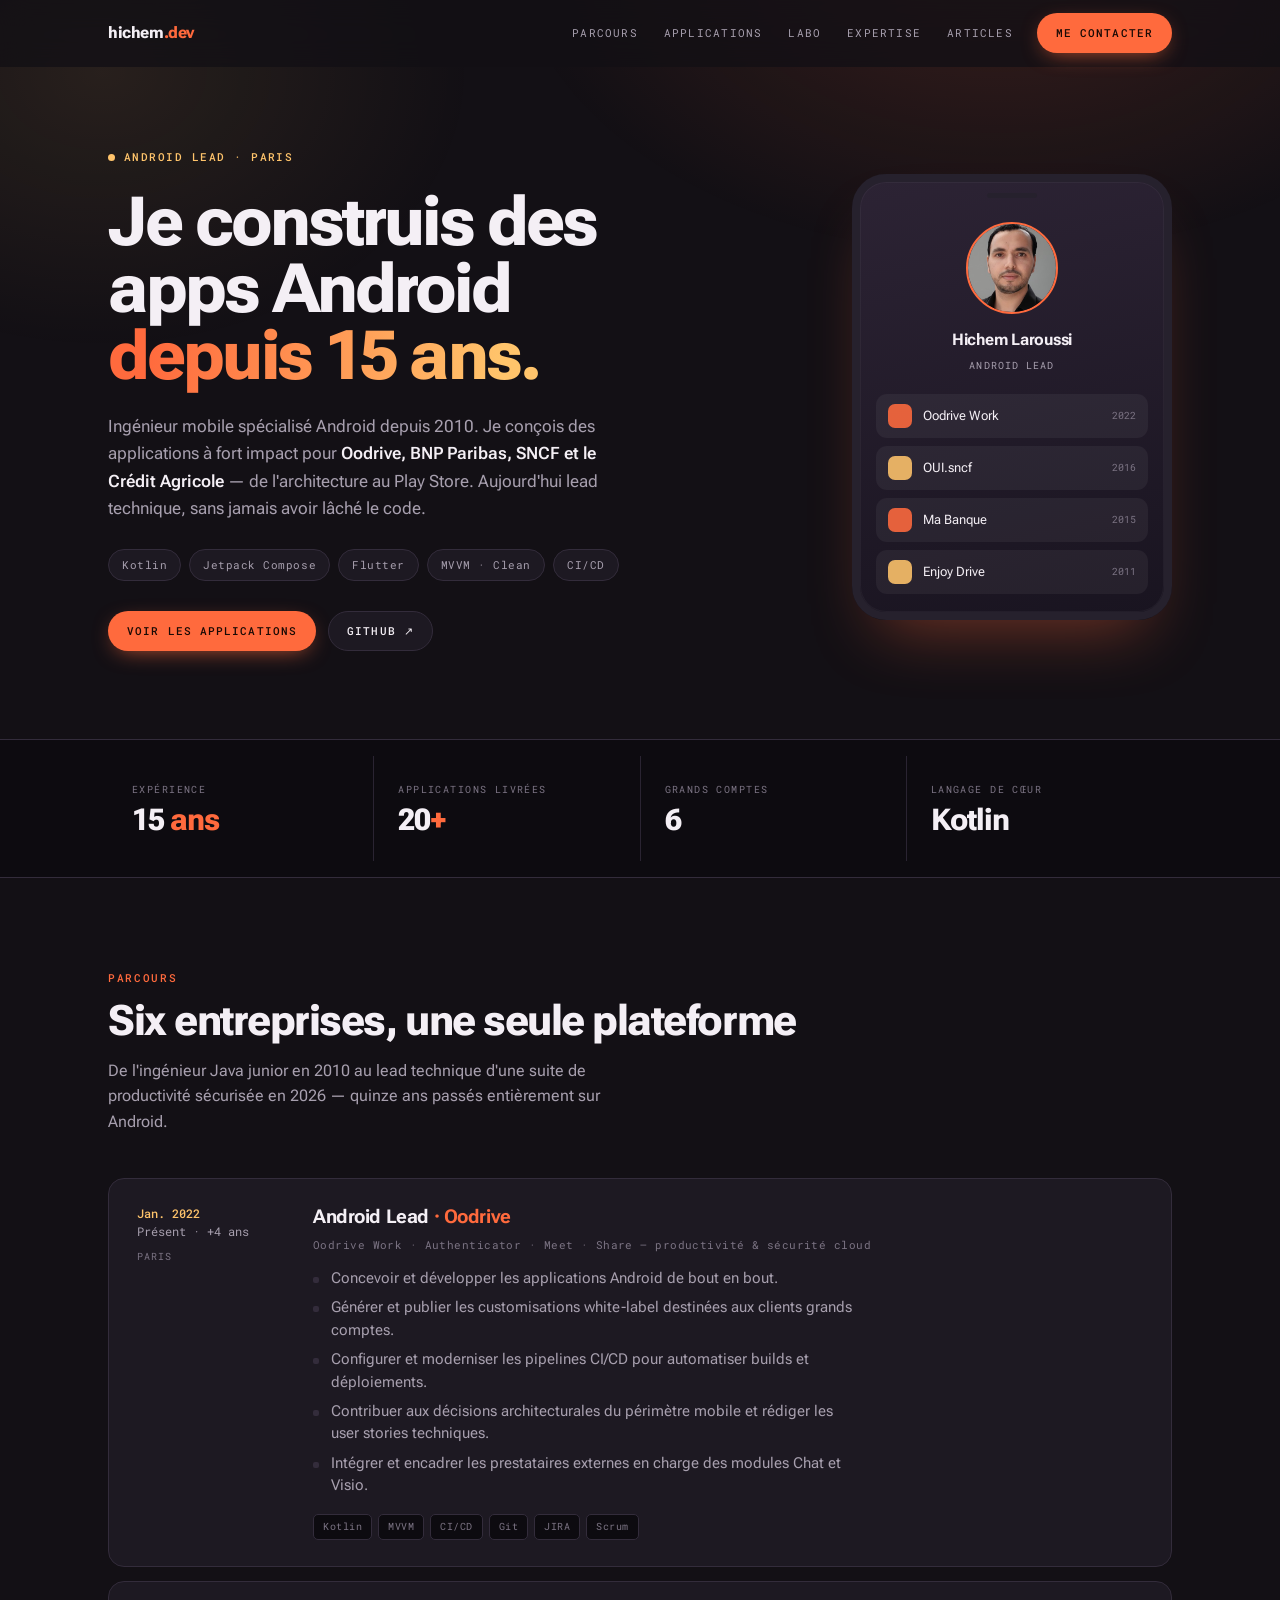
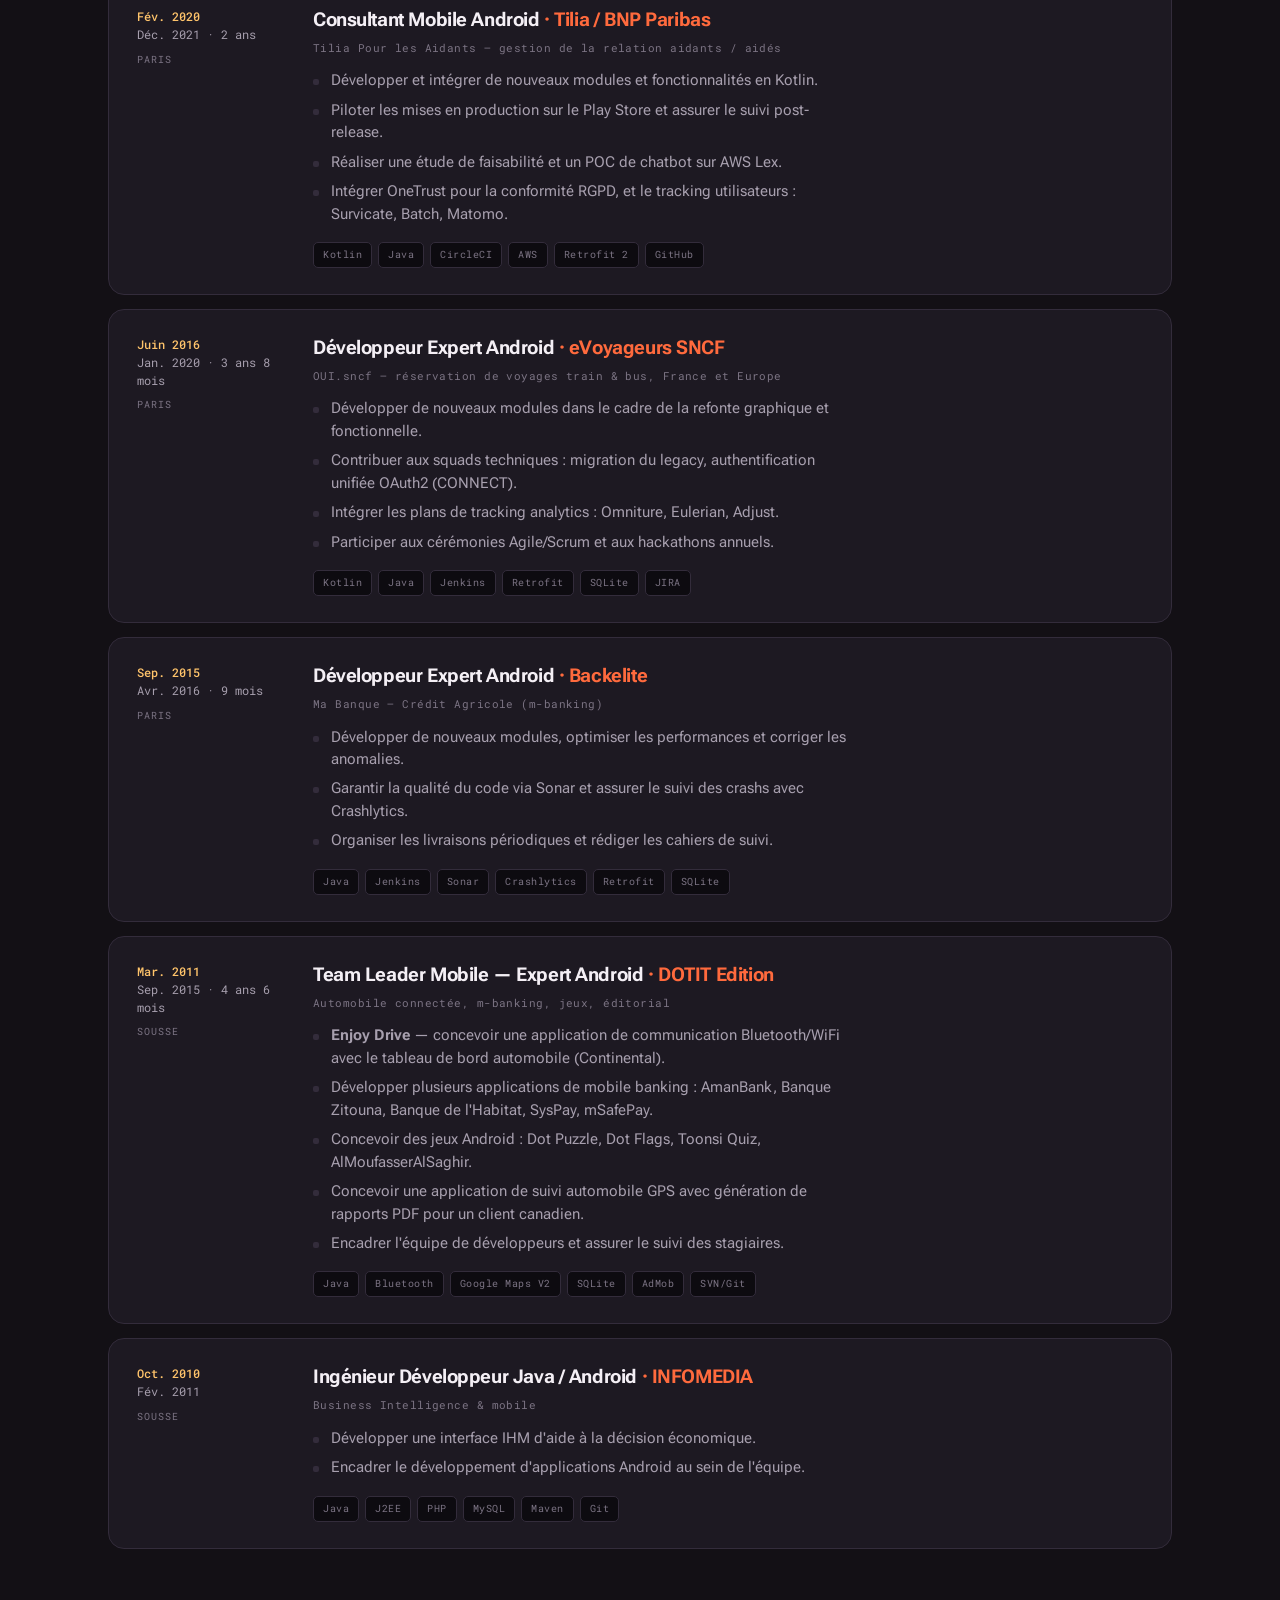
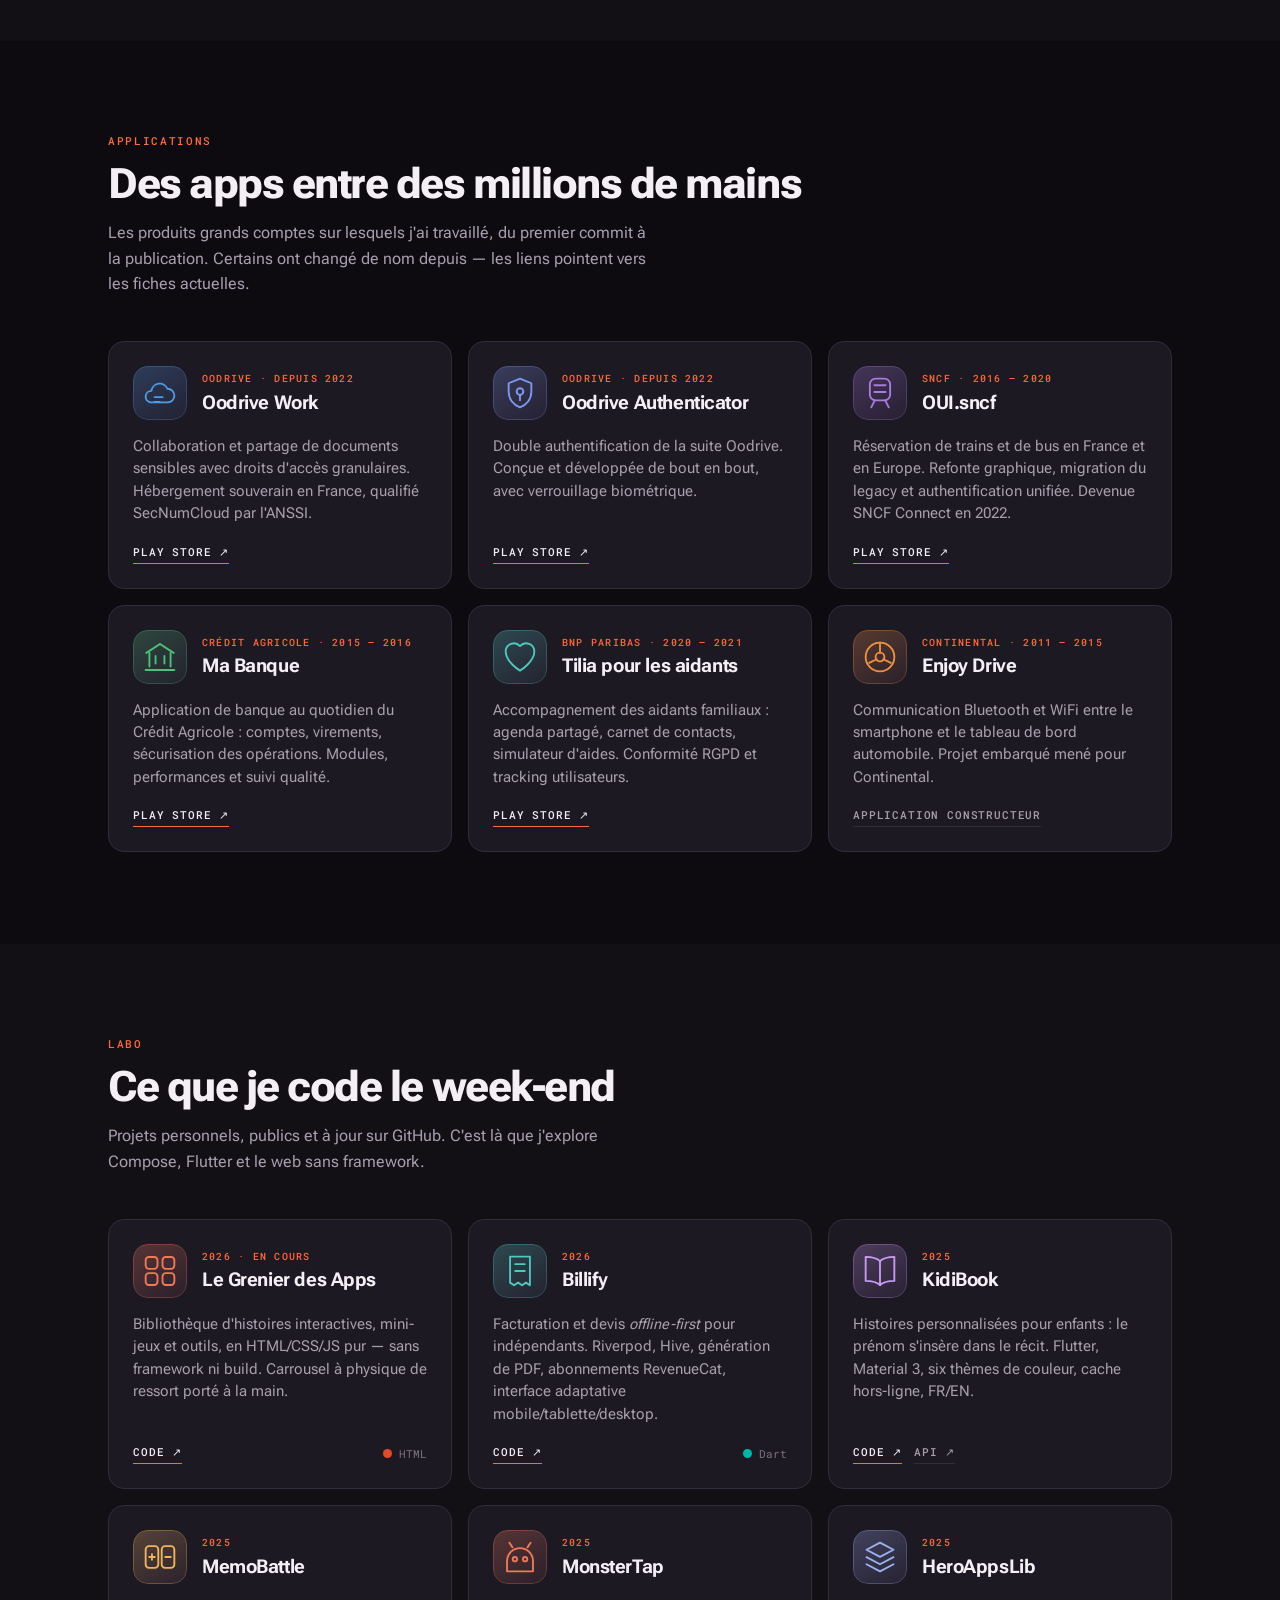
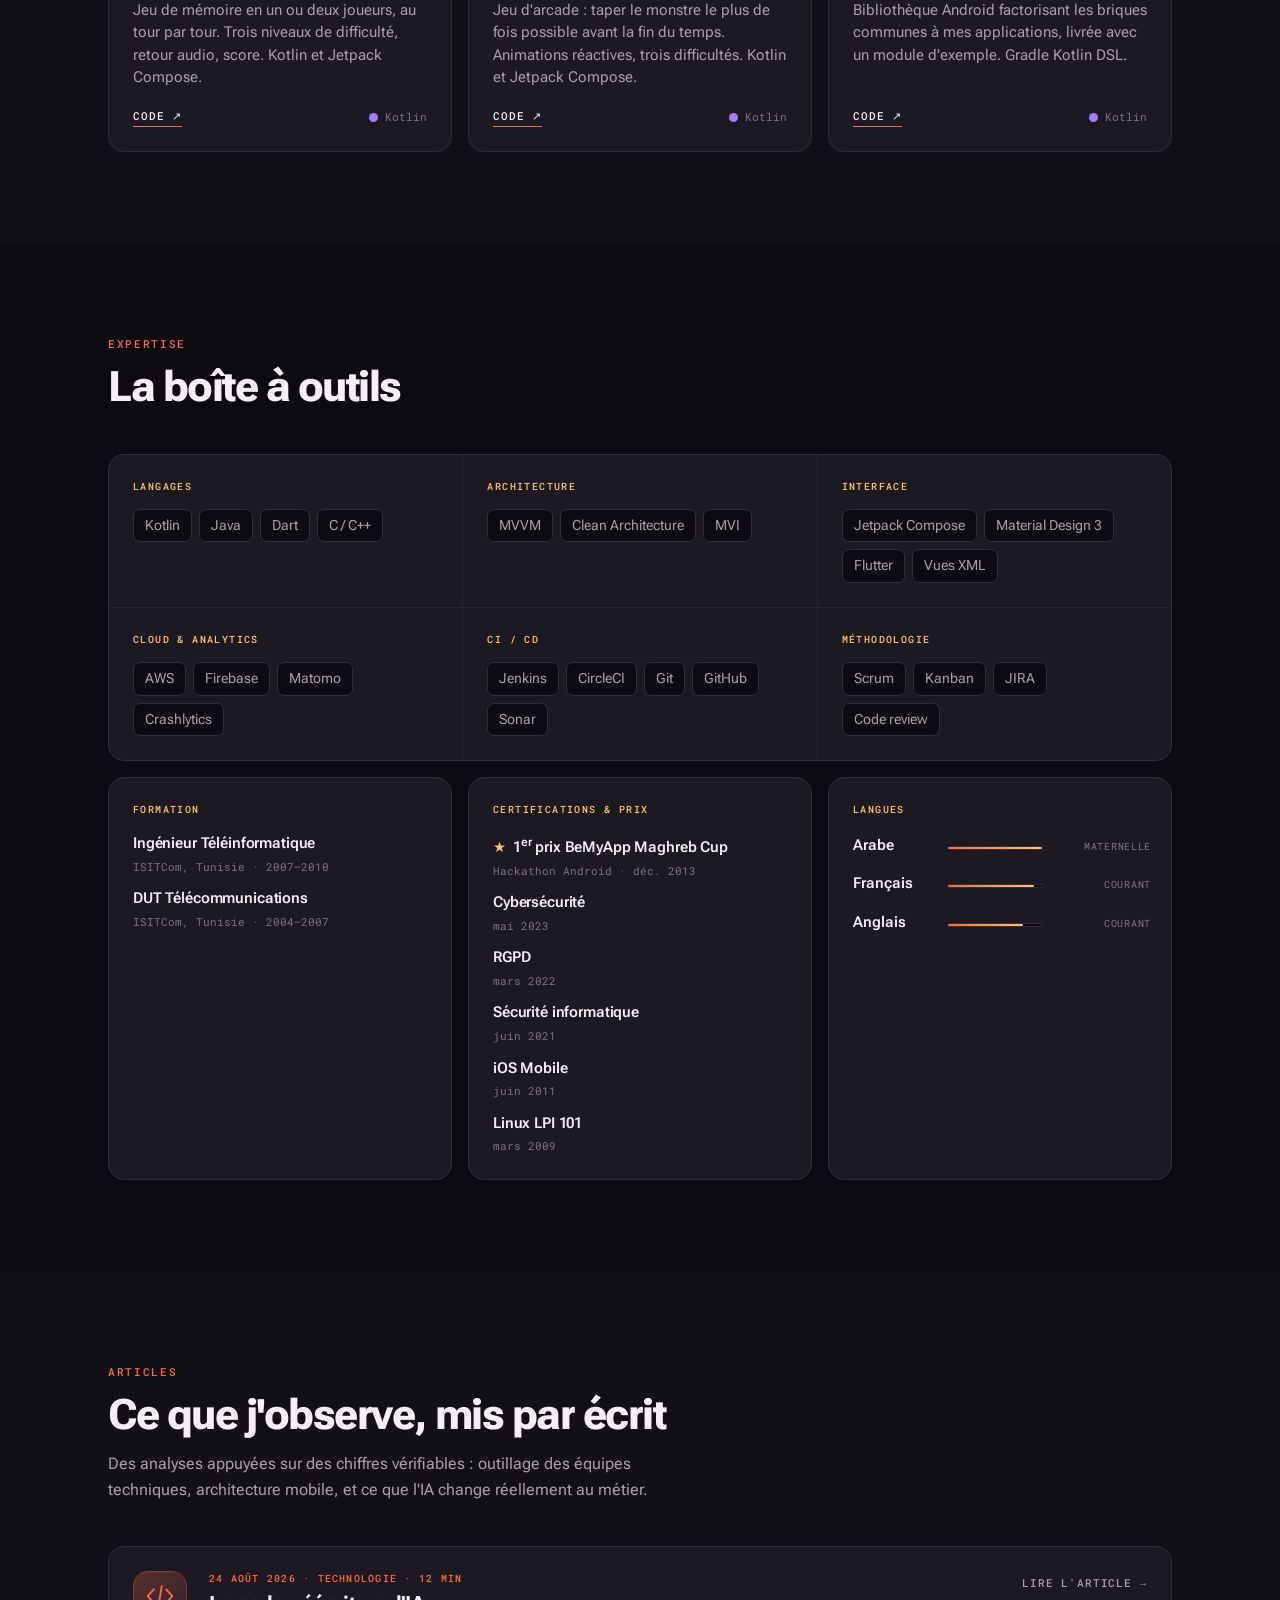
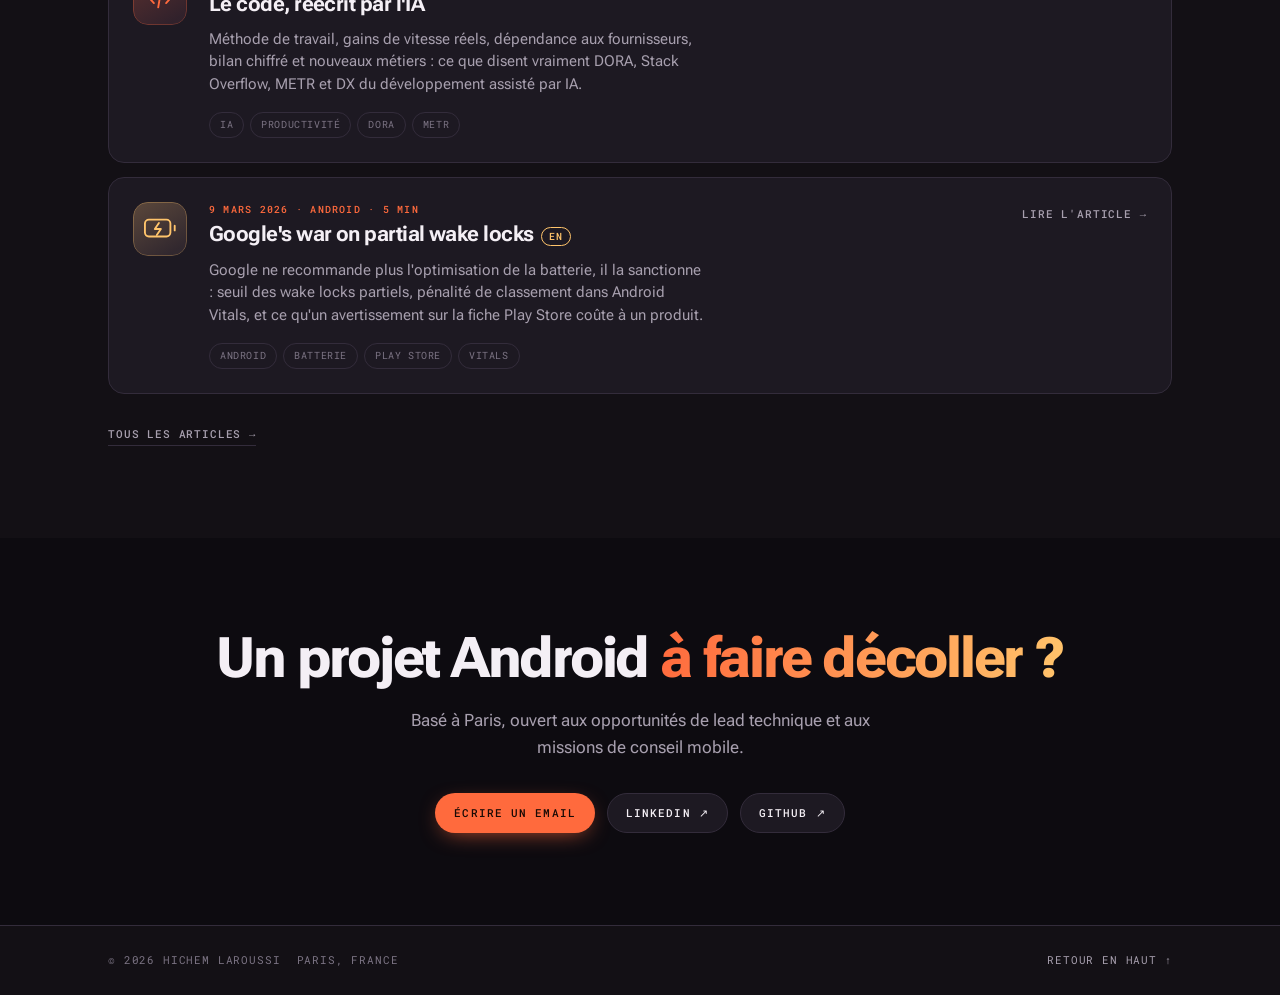
==== commit a99b39e6: "Add the deep dive on Google's war on partial wake locks Second article of the section, in English th" ====
--- a/docs/index.html
+++ b/docs/index.html
@@ -576,6 +576,23 @@
         <span class="post__go">Lire l'article →</span>
       </a>
 
+      <a class="post reveal" href="articles/google-war-on-partial-wake-locks.html" hreflang="en">
+        <img class="post__tile" src="assets/img/articles/wake-locks.svg" alt="" width="64" height="64">
+        <div>
+          <p class="card__kicker">9 mars 2026 · Android · 5 min</p>
+          <h3 class="post__title" lang="en">Google's war on partial wake locks<span class="post__flag">EN</span></h3>
+          <p class="post__desc">
+            Google ne recommande plus l'optimisation de la batterie, il la sanctionne :
+            seuil des wake locks partiels, pénalité de classement dans Android Vitals,
+            et ce qu'un avertissement sur la fiche Play Store coûte à un produit.
+          </p>
+          <ul class="card__tags">
+            <li>Android</li><li>Batterie</li><li>Play Store</li><li>Vitals</li>
+          </ul>
+        </div>
+        <span class="post__go">Lire l'article →</span>
+      </a>
+
     </div>
 
     <p class="reveal" style="margin-top:26px">
--- a/docs/assets/css/article.css
+++ b/docs/assets/css/article.css
@@ -114,7 +114,9 @@
    ========================================================= */
 .strip {
   display: grid;
-  grid-template-columns: repeat(4, 1fr);
+  /* auto-fit : trois chiffres remplissent la ligne aussi bien que quatre,
+     sans laisser de cellule vide dans la grille à fond apparent. */
+  grid-template-columns: repeat(auto-fit, minmax(190px, 1fr));
   gap: 1px;
   background: var(--line);
   border: 1px solid var(--line);
@@ -284,6 +286,18 @@
 .fig__scroll { overflow-x: auto; }
 .fig svg { width: 100%; height: auto; display: block; }
 .fig__scroll svg { min-width: 560px; }
+/* Figure d'ouverture : elle précède le bandeau de chiffres, sans titre. */
+.fig--hero { margin: 34px 0 0; }
+
+/* Visuel bitmap dans une figure : il occupe toute la largeur du cadre et
+   garde ses coins arrondis, sans jamais dépasser la colonne de lecture. */
+.fig__img {
+  width: 100%;
+  height: auto;
+  border-radius: var(--r-sm);
+  background: var(--bg-deep);
+}
+
 .fig__note {
   font-family: var(--mono);
   font-size: 11px;
@@ -495,6 +509,20 @@
 }
 .post:hover .post__title { color: var(--ink); }
 .post__desc { color: var(--mut); font-size: 14.5px; line-height: 1.55; margin-top: 12px; max-width: 62ch; }
+
+/* Le site est en français : un article rédigé dans une autre langue le dit. */
+.post__flag {
+  font-family: var(--mono);
+  font-size: 9.5px;
+  font-weight: 500;
+  letter-spacing: .1em;
+  color: var(--glow);
+  border: 1px solid var(--glow);
+  border-radius: 99px;
+  padding: 2px 7px;
+  margin-left: 8px;
+  vertical-align: 1px;
+}
 .post__go {
   display: inline-flex;
   align-items: center;
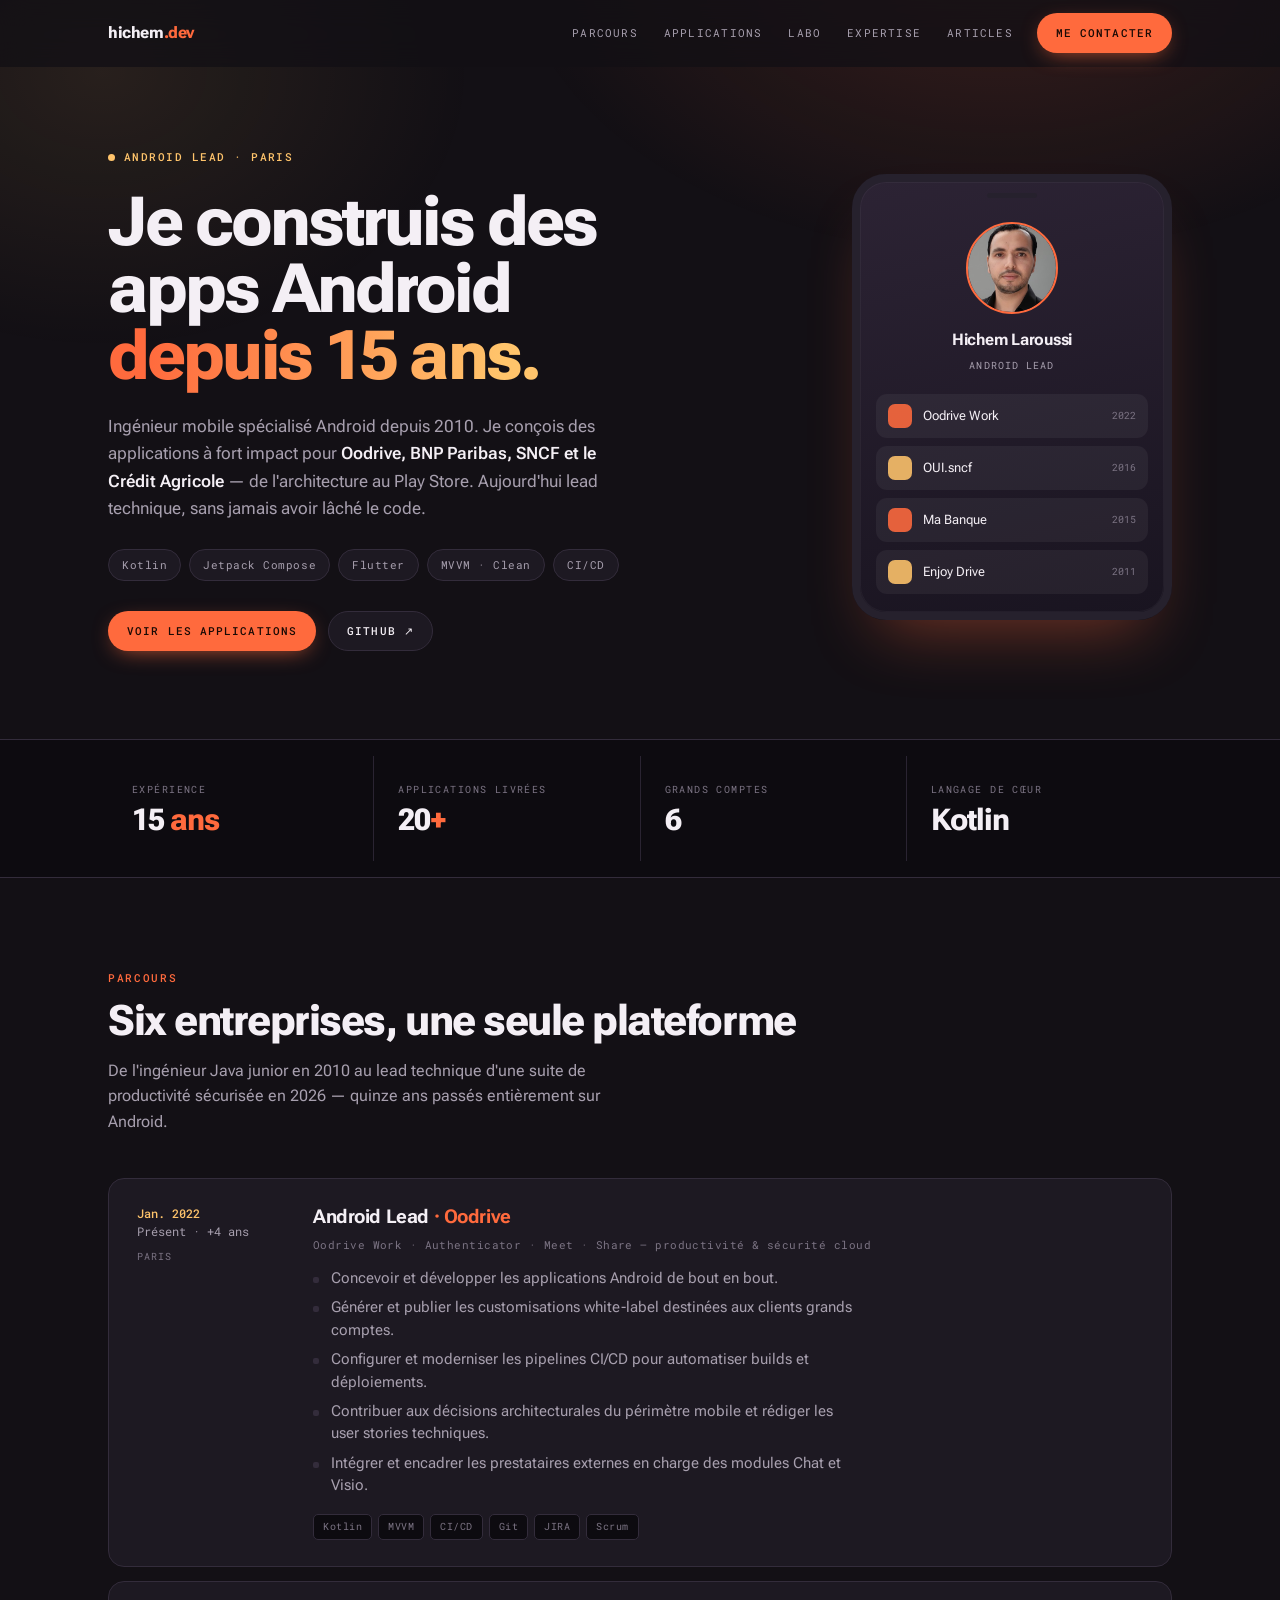
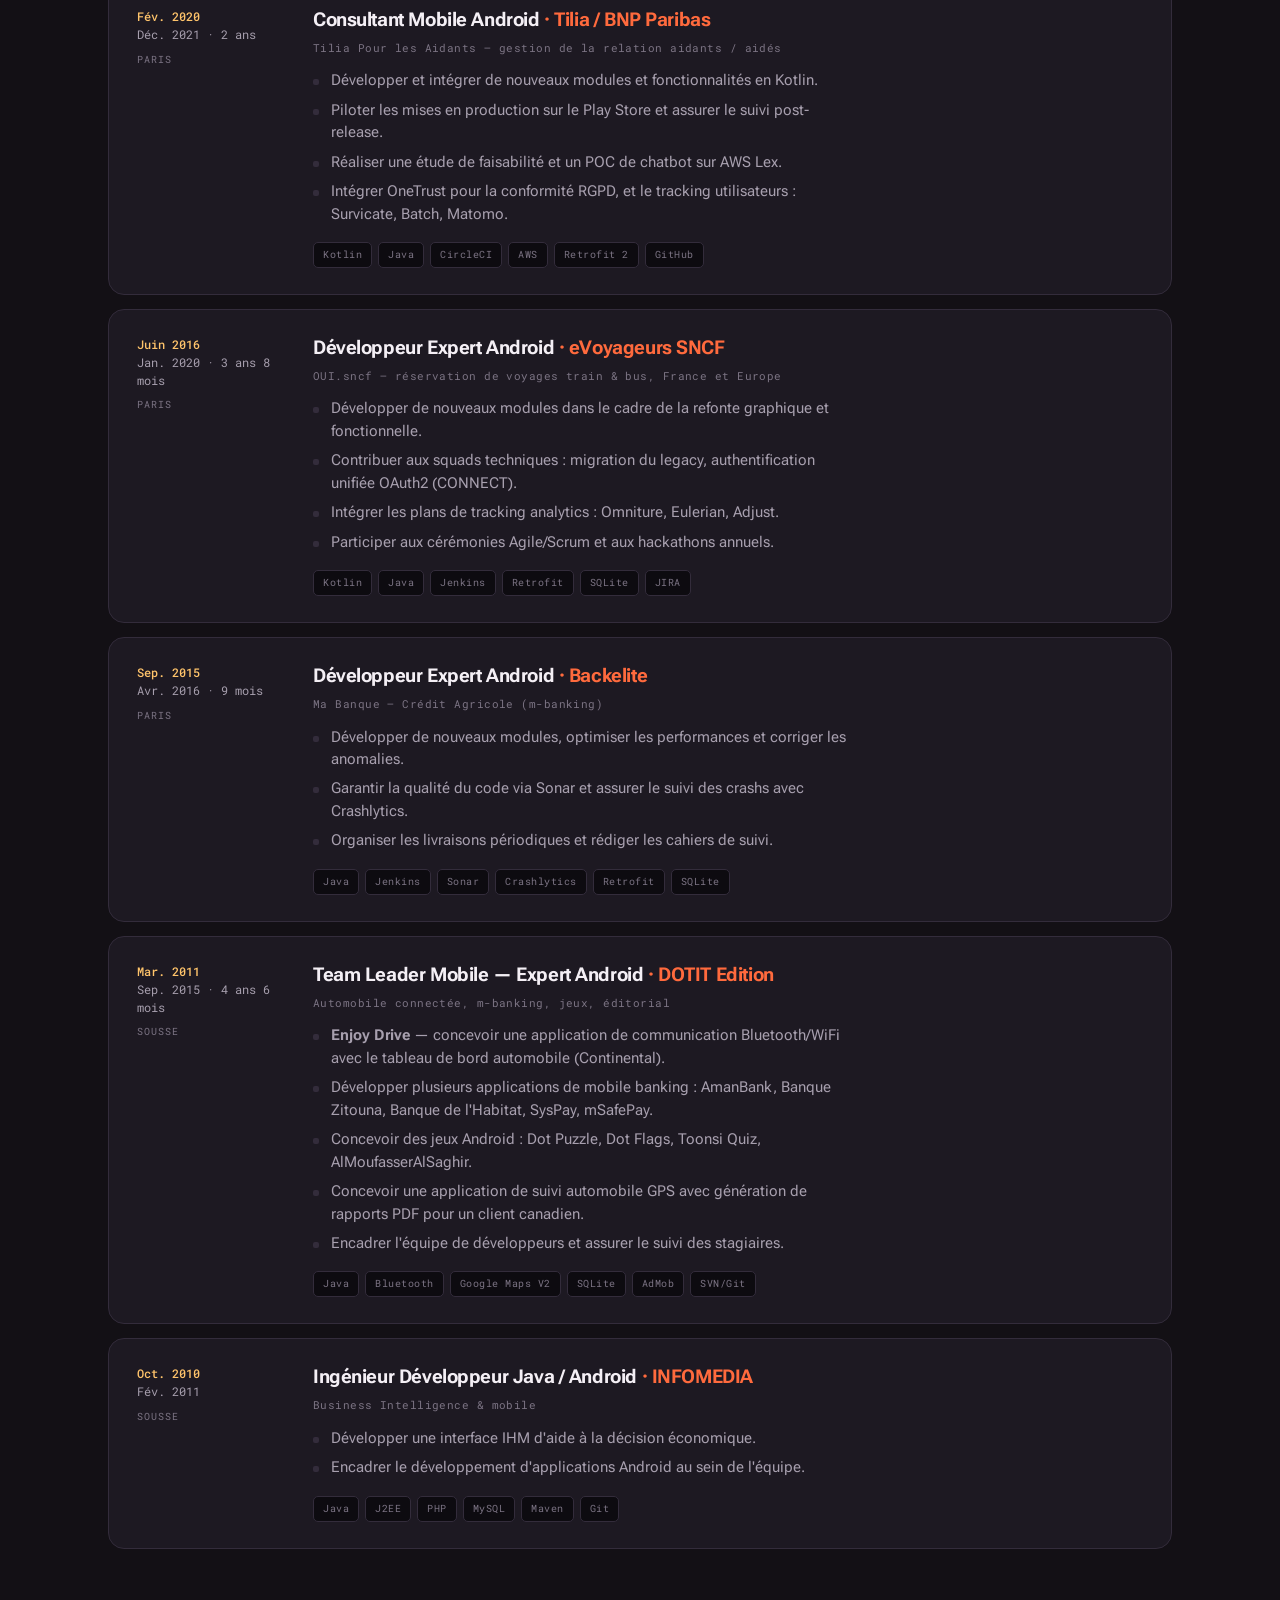
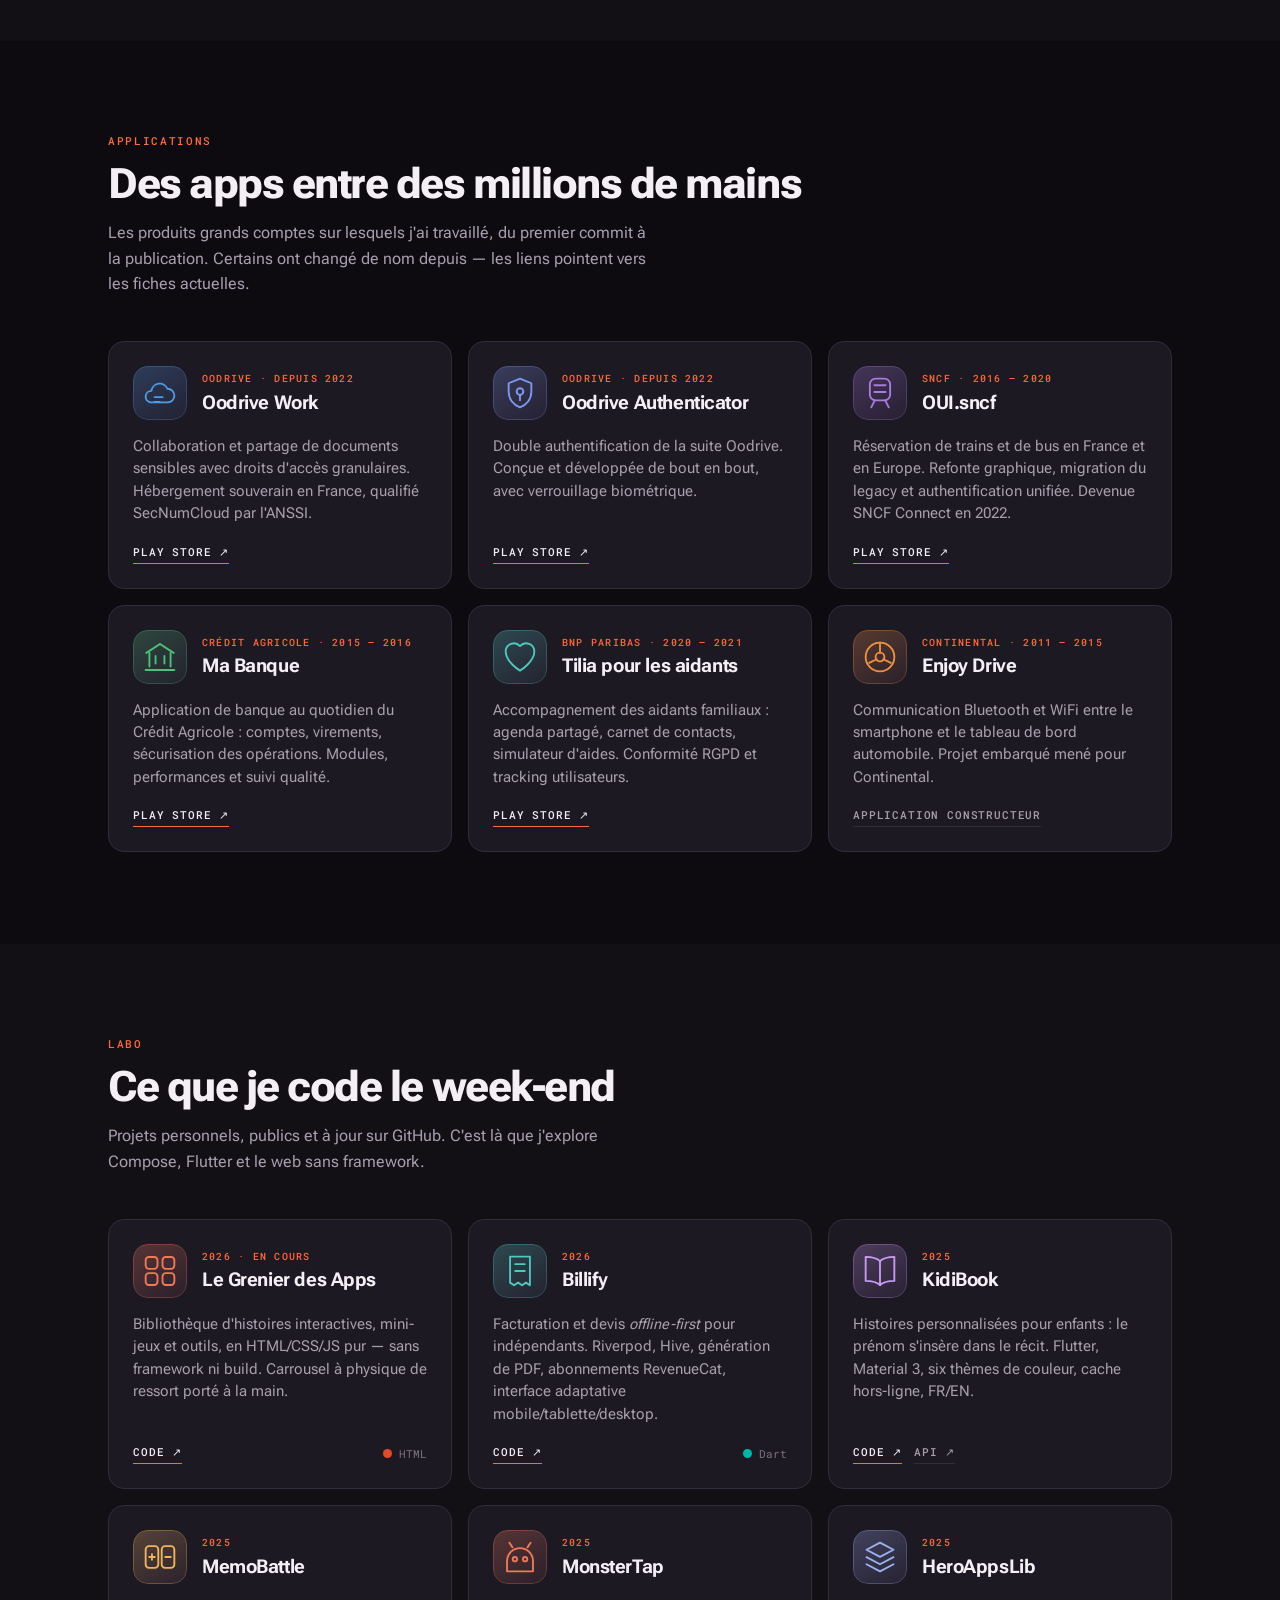
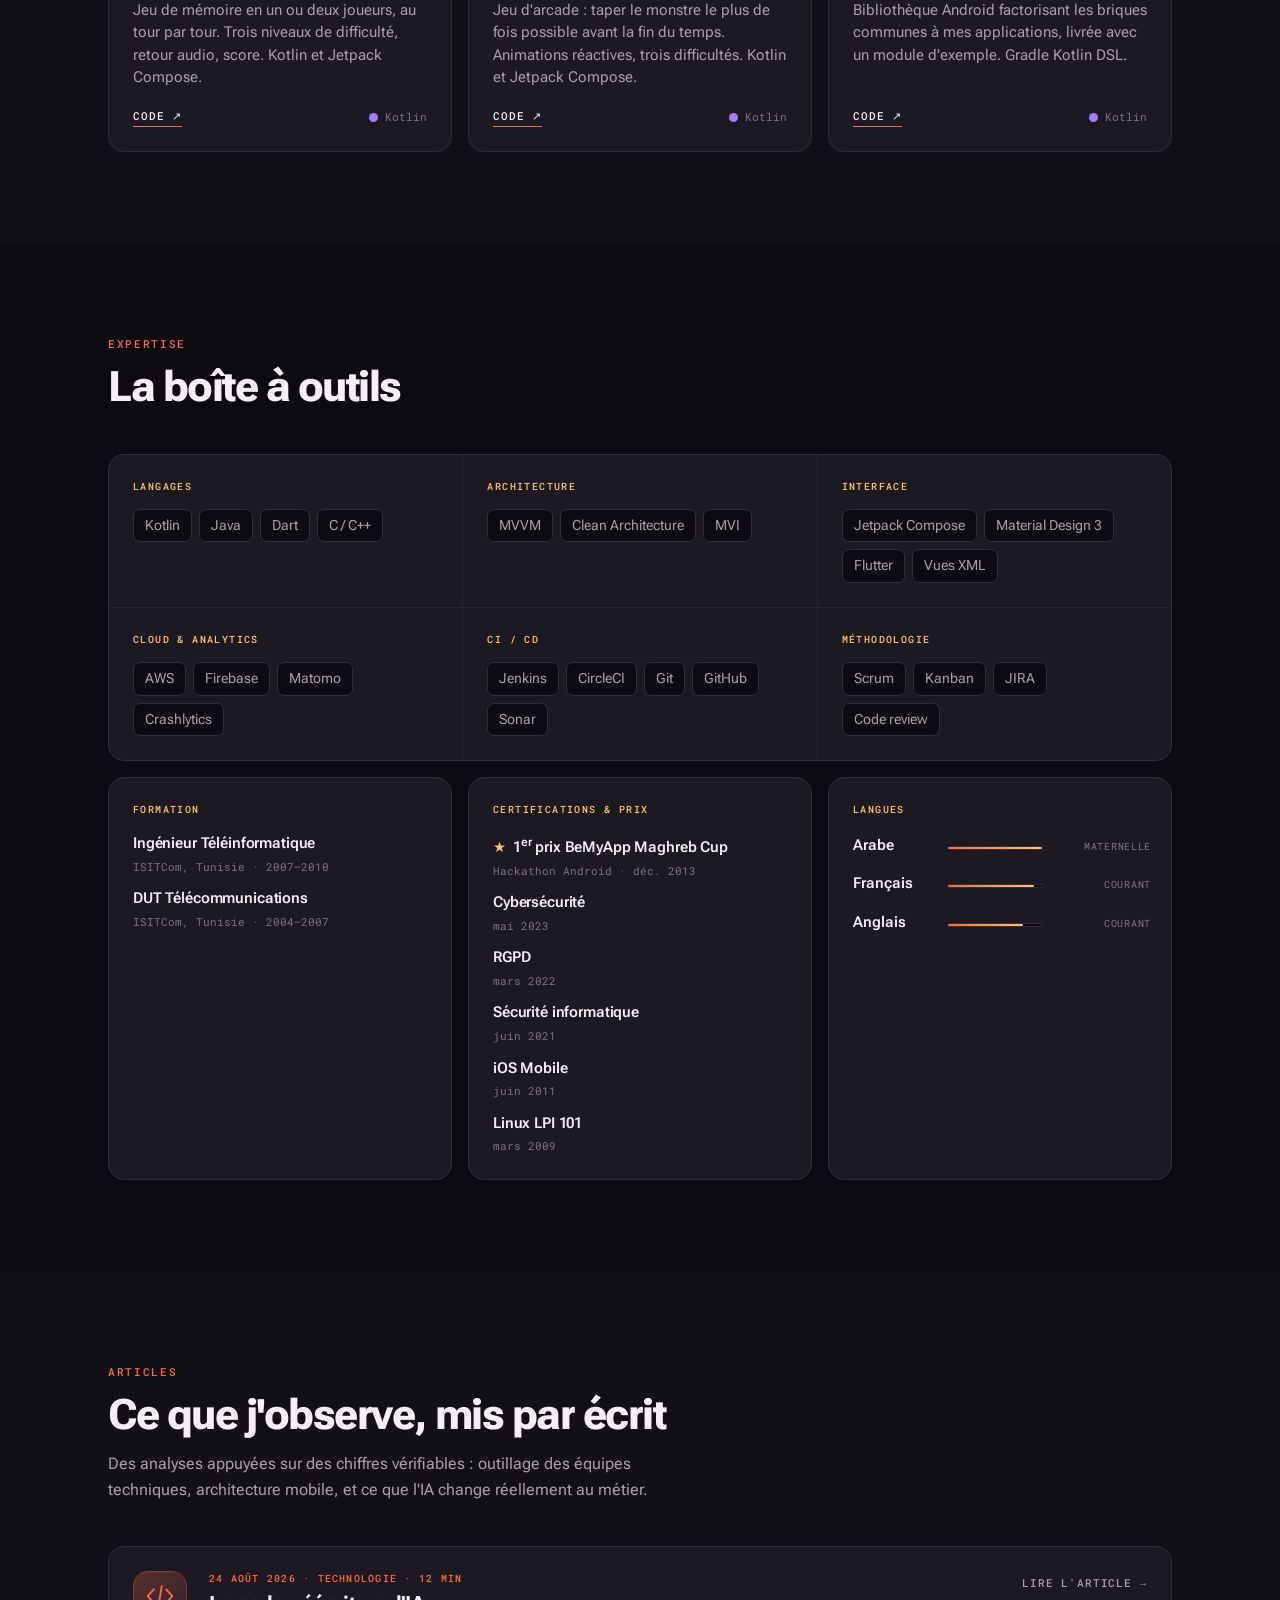
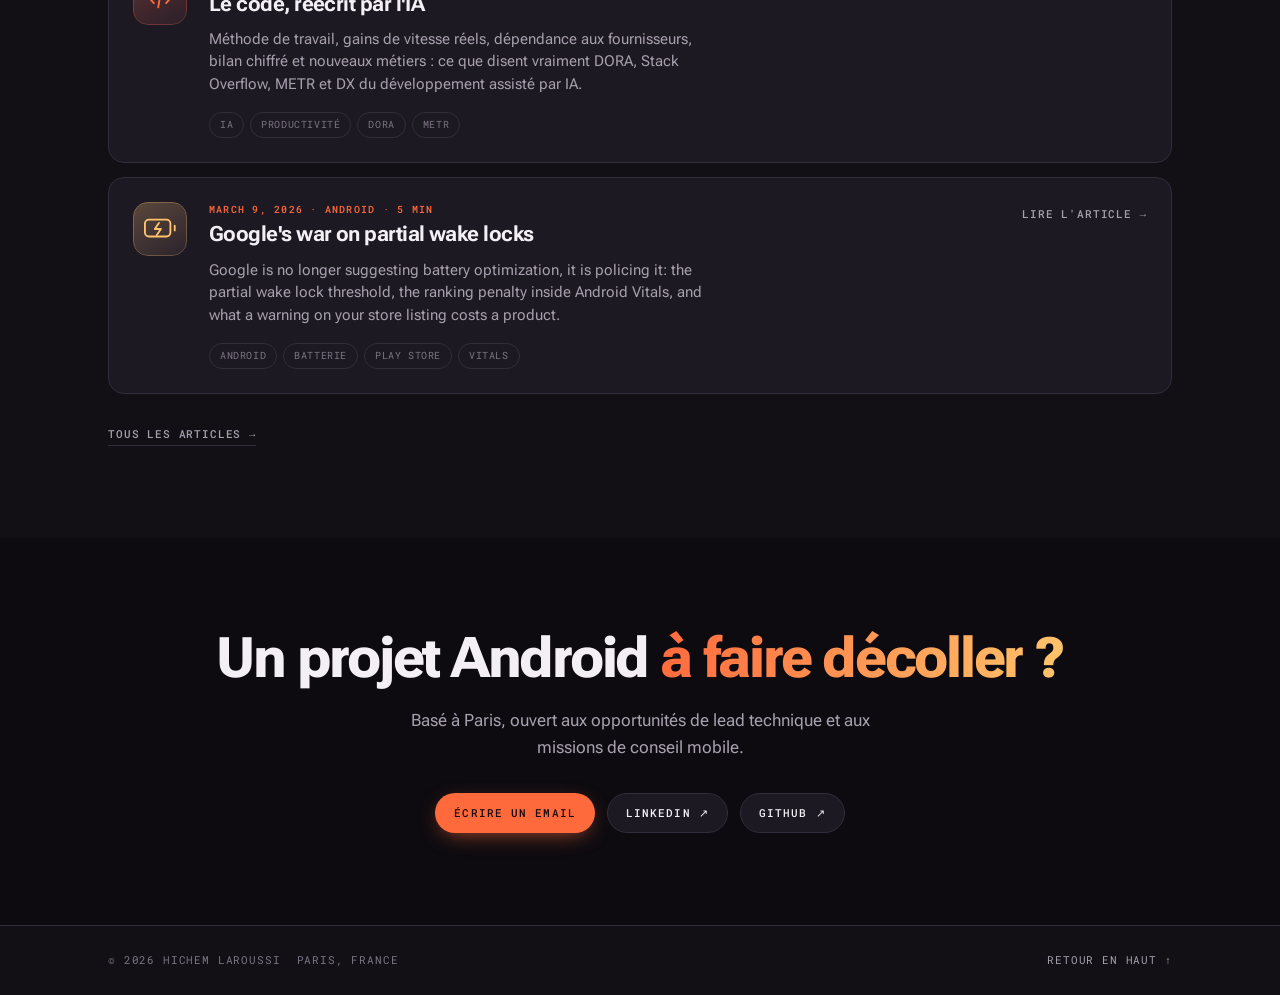
==== commit 8cf18186: "Drop the EN badge from the article lists The badge sat at the end of the title and read as part of i" ====
--- a/docs/index.html
+++ b/docs/index.html
@@ -579,12 +579,12 @@
       <a class="post reveal" href="articles/google-war-on-partial-wake-locks.html" hreflang="en">
         <img class="post__tile" src="assets/img/articles/wake-locks.svg" alt="" width="64" height="64">
         <div>
-          <p class="card__kicker">9 mars 2026 · Android · 5 min</p>
-          <h3 class="post__title" lang="en">Google's war on partial wake locks<span class="post__flag">EN</span></h3>
-          <p class="post__desc">
-            Google ne recommande plus l'optimisation de la batterie, il la sanctionne :
-            seuil des wake locks partiels, pénalité de classement dans Android Vitals,
-            et ce qu'un avertissement sur la fiche Play Store coûte à un produit.
+          <p class="card__kicker" lang="en">March 9, 2026 · Android · 5 min</p>
+          <h3 class="post__title" lang="en">Google's war on partial wake locks</h3>
+          <p class="post__desc" lang="en">
+            Google is no longer suggesting battery optimization, it is policing it:
+            the partial wake lock threshold, the ranking penalty inside Android Vitals,
+            and what a warning on your store listing costs a product.
           </p>
           <ul class="card__tags">
             <li>Android</li><li>Batterie</li><li>Play Store</li><li>Vitals</li>
--- a/docs/assets/css/article.css
+++ b/docs/assets/css/article.css
@@ -510,19 +510,6 @@
 .post:hover .post__title { color: var(--ink); }
 .post__desc { color: var(--mut); font-size: 14.5px; line-height: 1.55; margin-top: 12px; max-width: 62ch; }
 
-/* Le site est en français : un article rédigé dans une autre langue le dit. */
-.post__flag {
-  font-family: var(--mono);
-  font-size: 9.5px;
-  font-weight: 500;
-  letter-spacing: .1em;
-  color: var(--glow);
-  border: 1px solid var(--glow);
-  border-radius: 99px;
-  padding: 2px 7px;
-  margin-left: 8px;
-  vertical-align: 1px;
-}
 .post__go {
   display: inline-flex;
   align-items: center;
